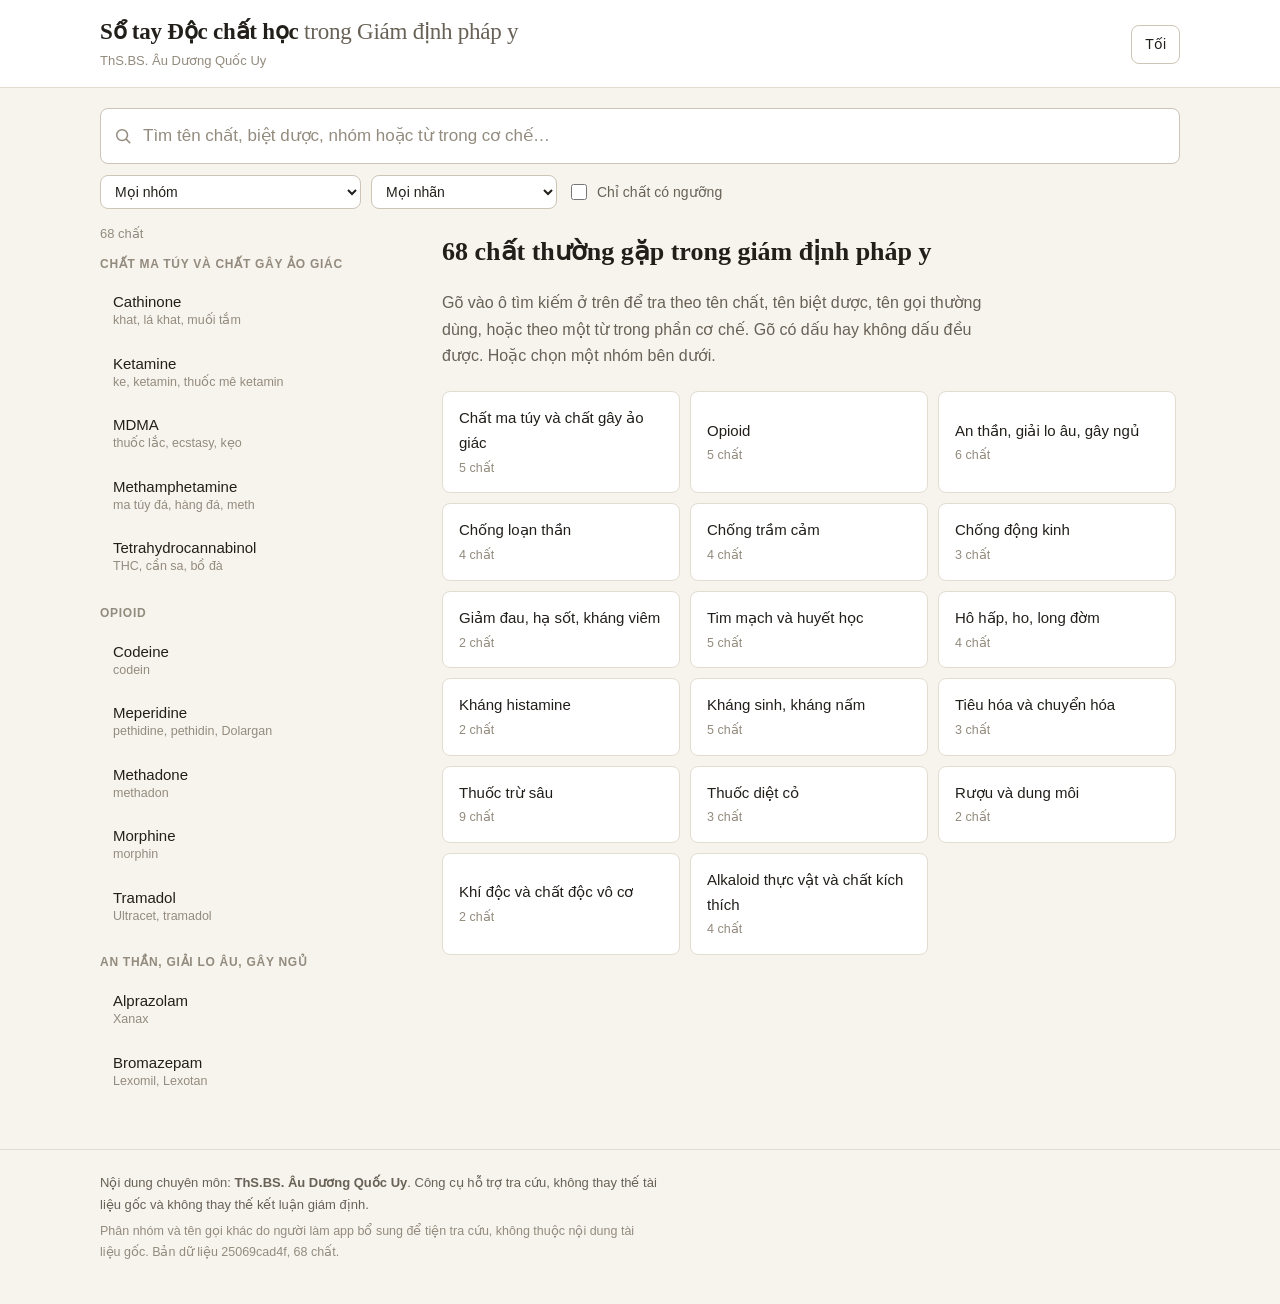
==== So-tay-Doc-chat.html @ 5ebdc6fc "Sổ tay Độc chất học trong Giám định pháp y Web app tra cứu 68 chất thường gặp trong giám định pháp y" ====
<!doctype html>
<html lang="vi">
<head>
<meta charset="utf-8">
<meta name="viewport" content="width=device-width, initial-scale=1, viewport-fit=cover">
<title>Sổ tay Độc chất học trong Giám định pháp y</title>
<meta name="description" content="Tra cứu cơ chế gây độc và ngưỡng nồng độ trong máu của các chất thường gặp trong giám định pháp y.">
<meta name="theme-color" content="#f7f4ee">
<link rel="icon" href="[data-uri]">
<style>
/* Sổ tay Độc chất học trong Giám định pháp y — giao diện kiểu sổ tay y khoa */

:root {
  --giay: #f7f4ee;
  --mat: #ffffff;
  --mat-chim: #f1ede5;
  --muc: #221f1b;
  --muc-nhe: #686156;
  --muc-mo: #938b7e;
  --vien: #e3ddd1;
  --vien-dam: #cdc5b5;
  --nhan: #2f5d57;
  --nhan-nen: #e6eeec;

  --dieu-tri-nen: #e9f0df;
  --dieu-tri-muc: #3a5420;
  --doc-nen: #f8edd6;
  --doc-muc: #6d4a10;
  --tu-vong-nen: #f7e4e1;
  --tu-vong-muc: #6f2a25;

  --bo-goc: 8px;
  --chu-sach: "Iowan Old Style", "Palatino Linotype", Palatino, Georgia, "Times New Roman", serif;
  --chu-may: ui-sans-serif, -apple-system, "Segoe UI", Roboto, "Helvetica Neue", Arial, sans-serif;
  --chu-so: ui-monospace, "SF Mono", Menlo, Consolas, monospace;
}

html[data-nen="toi"] {
  --giay: #1a1816;
  --mat: #232120;
  --mat-chim: #2b2826;
  --muc: #ece7dd;
  --muc-nhe: #a79f93;
  --muc-mo: #857d72;
  --vien: #383431;
  --vien-dam: #4b4642;
  --nhan: #87c0b6;
  --nhan-nen: #23312f;

  --dieu-tri-nen: #26331b;
  --dieu-tri-muc: #bcd79a;
  --doc-nen: #3a2d15;
  --doc-muc: #e6c382;
  --tu-vong-nen: #3b2220;
  --tu-vong-muc: #eba9a2;
}

* { box-sizing: border-box; }

html { color-scheme: light; }
html[data-nen="toi"] { color-scheme: dark; }

body {
  margin: 0;
  background: var(--giay);
  color: var(--muc);
  font-family: var(--chu-may);
  font-size: 16px;
  line-height: 1.65;
  -webkit-text-size-adjust: 100%;
}

.khung { max-width: 1120px; margin: 0 auto; padding: 0 20px; }

.bo-qua {
  position: absolute; left: -9999px;
  background: var(--mat); color: var(--muc); padding: 10px 16px; z-index: 50;
}
.bo-qua:focus { left: 12px; top: 12px; }

/* ---------------------------------------------------------- đầu trang */

.dau-trang { border-bottom: 1px solid var(--vien); background: var(--mat); }
.dau-trang-trong {
  display: flex; align-items: center; justify-content: space-between;
  gap: 16px; padding-top: 18px; padding-bottom: 16px;
}
.nhan-de h1 {
  margin: 0; font-family: var(--chu-sach); font-weight: 600;
  font-size: 23px; line-height: 1.25; letter-spacing: -0.01em;
}
.nhan-de h1 a { color: inherit; text-decoration: none; }
.nhan-de h1 span { font-weight: 400; color: var(--muc-nhe); }
.tac-gia { margin: 3px 0 0; font-size: 13px; color: var(--muc-mo); }

button {
  font: inherit; font-size: 14px; cursor: pointer;
  background: var(--mat); color: var(--muc);
  border: 1px solid var(--vien-dam); border-radius: var(--bo-goc);
  padding: 7px 13px;
}
button:hover { background: var(--mat-chim); }
button.chinh { background: var(--nhan); border-color: var(--nhan); color: var(--mat); }
html[data-nen="toi"] button.chinh { color: #16201e; }
button.chinh:hover { filter: brightness(1.08); }

:focus-visible { outline: 2px solid var(--nhan); outline-offset: 2px; }

/* ------------------------------------------------------- thanh tìm kiếm */

.thanh-tim { padding-top: 20px; padding-bottom: 14px; }

.o-tim { position: relative; display: flex; align-items: center; }
.bieu-tuong-tim {
  position: absolute; left: 14px; width: 18px; height: 18px;
  fill: none; stroke: var(--muc-mo); stroke-width: 1.7; pointer-events: none;
}
#o-tim {
  width: 100%; font: inherit; font-size: 17px;
  padding: 13px 44px 13px 42px;
  background: var(--mat); color: var(--muc);
  border: 1px solid var(--vien-dam); border-radius: var(--bo-goc);
}
#o-tim::placeholder { color: var(--muc-mo); }
#o-tim::-webkit-search-cancel-button,
#o-tim::-webkit-search-decoration { -webkit-appearance: none; appearance: none; }
#xoa-tim {
  position: absolute; right: 7px; border: 0; background: none;
  font-size: 22px; line-height: 1; padding: 4px 9px; color: var(--muc-nhe);
}

.bo-loc { display: flex; flex-wrap: wrap; gap: 10px; margin-top: 11px; align-items: center; }
.bo-loc select {
  font: inherit; font-size: 14px; padding: 7px 10px;
  background: var(--mat); color: var(--muc);
  border: 1px solid var(--vien-dam); border-radius: var(--bo-goc);
  max-width: 100%;
}
.hop-chon {
  display: inline-flex; align-items: center; gap: 7px;
  font-size: 14px; color: var(--muc-nhe); cursor: pointer;
}
.hop-chon input { accent-color: var(--nhan); width: 16px; height: 16px; }

/* ------------------------------------------------------------- bố cục */

.than-trang {
  display: grid; grid-template-columns: 310px minmax(0, 1fr);
  gap: 28px; align-items: start; padding-bottom: 60px;
}

.cot-danh-sach { position: sticky; top: 14px; max-height: calc(100vh - 34px); overflow-y: auto; }
.dem-ket-qua { margin: 0 0 10px; font-size: 13px; color: var(--muc-mo); }

.ten-nhom {
  margin: 18px 0 7px; font-size: 12px; font-weight: 600;
  letter-spacing: 0.06em; text-transform: uppercase; color: var(--muc-mo);
}
.ten-nhom:first-child { margin-top: 0; }

.muc-chat {
  display: block; width: 100%; text-align: left;
  padding: 9px 12px; margin-bottom: 3px;
  background: none; border: 1px solid transparent; border-radius: var(--bo-goc);
  color: var(--muc); font-size: 15px; line-height: 1.4;
}
.muc-chat:hover { background: var(--mat); border-color: var(--vien); }
.muc-chat[aria-current="true"] {
  background: var(--mat); border-color: var(--vien-dam); font-weight: 600;
}
.muc-chat .phu { display: block; font-size: 12.5px; color: var(--muc-mo); font-weight: 400; }
.muc-chat mark { background: #f4e2a8; color: inherit; border-radius: 2px; padding: 0 1px; }
html[data-nen="toi"] .muc-chat mark { background: #5a4a1d; }

/* --------------------------------------------------------- chi tiết */

.the {
  background: var(--mat); border: 1px solid var(--vien);
  border-radius: 12px; padding: 26px 30px;
}

.chi-tiet-dau {
  display: flex; align-items: flex-start; justify-content: space-between;
  gap: 16px; flex-wrap: wrap;
}
.chi-tiet-dau h2 {
  margin: 0; font-family: var(--chu-sach); font-weight: 600;
  font-size: 31px; line-height: 1.15; letter-spacing: -0.015em;
}
.ten-khac { margin: 5px 0 0; font-size: 13.5px; color: var(--muc-mo); }
.nut-chi-tiet { display: flex; gap: 8px; flex-wrap: wrap; }

.hang-nhan { display: flex; flex-wrap: wrap; gap: 6px; margin: 15px 0 0; }
.vien-nhan {
  font-size: 12.5px; padding: 3px 11px; border-radius: 20px;
  background: var(--mat-chim); color: var(--muc-nhe); border: 1px solid var(--vien);
}
.vien-nhan.nhom { background: var(--nhan-nen); color: var(--nhan); border-color: transparent; }

.de-muc {
  margin: 30px 0 12px; font-size: 12px; font-weight: 600;
  letter-spacing: 0.07em; text-transform: uppercase; color: var(--muc-mo);
}

/* dải ba ngưỡng */
.dai-nguong { display: flex; border-radius: var(--bo-goc); overflow: hidden; }
.o-nguong {
  flex: 1; padding: 13px 10px; text-align: center; min-width: 0;
  font-family: var(--chu-so); font-size: 15px; font-weight: 600;
}
.o-nguong.dieu-tri { background: var(--dieu-tri-nen); color: var(--dieu-tri-muc); }
.o-nguong.doc { background: var(--doc-nen); color: var(--doc-muc); }
.o-nguong.tu-vong { background: var(--tu-vong-nen); color: var(--tu-vong-muc); }
.chu-thich-nguong { display: flex; margin-top: 6px; }
.chu-thich-nguong span {
  flex: 1; text-align: center; font-size: 12.5px; color: var(--muc-nhe);
  padding: 0 6px; min-width: 0;
}
.don-vi-nguong { margin: 9px 0 0; font-size: 12.5px; color: var(--muc-mo); }
.khong-co-nguong {
  margin: 0; padding: 13px 15px; font-size: 14.5px; color: var(--muc-nhe);
  background: var(--mat-chim); border-radius: var(--bo-goc);
}

.van-ban { font-family: var(--chu-sach); font-size: 17px; line-height: 1.75; }
.van-ban ul { margin: 0; padding-left: 22px; }
.van-ban > ul > li { margin-bottom: 9px; }
.van-ban ul ul { margin-top: 7px; }
.van-ban sub, .van-ban sup { font-size: 0.72em; }

.bang-cuon { overflow-x: auto; }
table.bang-noi-dung { border-collapse: collapse; width: 100%; font-size: 14.5px; }
table.bang-noi-dung th, table.bang-noi-dung td {
  border: 1px solid var(--vien); padding: 8px 11px; text-align: left; vertical-align: top;
}
table.bang-noi-dung th { background: var(--mat-chim); font-weight: 600; }
table.bang-noi-dung td:first-child { white-space: nowrap; font-family: var(--chu-so); }

.hinh-minh-hoa {
  max-width: 100%; height: auto; border: 1px solid var(--vien);
  border-radius: var(--bo-goc); background: #fff; cursor: zoom-in;
}

ol.tltk { margin: 0; padding-left: 22px; font-size: 14px; color: var(--muc-nhe); }
ol.tltk li { margin-bottom: 7px; }

.nguon-goc { margin: 26px 0 0; font-size: 12.5px; color: var(--muc-mo); }

.trang-chao { padding: 8px 4px; }
.trang-chao h2 {
  font-family: var(--chu-sach); font-weight: 600; font-size: 26px; margin: 0 0 10px;
}
.trang-chao p { max-width: 62ch; color: var(--muc-nhe); }
.luoi-nhom { display: grid; grid-template-columns: repeat(auto-fill, minmax(220px, 1fr)); gap: 10px; margin-top: 22px; }
.the-nhom {
  text-align: left; padding: 14px 16px; background: var(--mat);
  border: 1px solid var(--vien); border-radius: var(--bo-goc); font-size: 15px;
}
.the-nhom:hover { border-color: var(--vien-dam); }
.the-nhom .dem { display: block; font-size: 12.5px; color: var(--muc-mo); margin-top: 2px; }

/* --------------------------------------------------------- so sánh */

.khay-so-sanh {
  position: sticky; bottom: 0; z-index: 20;
  background: var(--mat); border-top: 1px solid var(--vien-dam);
}
.khay-trong {
  display: flex; align-items: center; gap: 12px; flex-wrap: wrap;
  padding-top: 11px; padding-bottom: 11px;
}
.khay-nhan { font-size: 13px; color: var(--muc-mo); }
.khay-the { display: flex; gap: 7px; flex-wrap: wrap; flex: 1; min-width: 160px; }
.the-chon {
  display: inline-flex; align-items: center; gap: 7px;
  font-size: 13.5px; padding: 4px 6px 4px 11px;
  background: var(--mat-chim); border: 1px solid var(--vien); border-radius: 20px;
}
.the-chon button {
  border: 0; background: none; padding: 0 4px; font-size: 16px;
  line-height: 1; color: var(--muc-nhe);
}
.khay-nut { display: flex; gap: 8px; }

table.bang-so-sanh { border-collapse: collapse; width: 100%; font-size: 14.5px; }
table.bang-so-sanh th, table.bang-so-sanh td {
  border: 1px solid var(--vien); padding: 10px 12px; text-align: left; vertical-align: top;
}
table.bang-so-sanh thead th {
  background: var(--mat-chim); font-family: var(--chu-sach); font-size: 16px;
}
table.bang-so-sanh tbody th {
  background: var(--mat-chim); font-weight: 500; font-size: 13px;
  color: var(--muc-nhe); white-space: nowrap; width: 1%;
}
table.bang-so-sanh td.dieu-tri { background: var(--dieu-tri-nen); color: var(--dieu-tri-muc); font-family: var(--chu-so); }
table.bang-so-sanh td.doc { background: var(--doc-nen); color: var(--doc-muc); font-family: var(--chu-so); }
table.bang-so-sanh td.tu-vong { background: var(--tu-vong-nen); color: var(--tu-vong-muc); font-family: var(--chu-so); }

/* ------------------------------------------------------- phóng to hình */

.lop-phong {
  position: fixed; inset: 0; z-index: 60; display: flex;
  align-items: center; justify-content: center; padding: 24px;
  background: rgba(20, 18, 16, 0.82);
}
.lop-phong img { max-width: 100%; max-height: 100%; background: #fff; border-radius: var(--bo-goc); }
.lop-phong button {
  position: absolute; top: 18px; right: 18px;
}

/* ---------------------------------------------------------- chân trang */

.chan-trang {
  border-top: 1px solid var(--vien); padding: 22px 0 36px;
  font-size: 13px; color: var(--muc-nhe);
}
.chan-trang p { margin: 0 0 6px; max-width: 78ch; }
.chan-trang .nho { font-size: 12.5px; color: var(--muc-mo); }

.trong {
  padding: 36px 4px; color: var(--muc-nhe);
}

/* ------------------------------------------------------------ màn nhỏ */

@media (max-width: 860px) {
  .than-trang { grid-template-columns: 1fr; gap: 18px; }
  .cot-danh-sach { position: static; max-height: none; overflow: visible; }
  .cot-danh-sach[data-an="1"] { display: none; }
  .the { padding: 20px 18px; }
  .chi-tiet-dau h2 { font-size: 26px; }
  .nhan-de h1 { font-size: 19px; }
  .nhan-de h1 span { display: block; font-size: 15px; }
  .van-ban { font-size: 16.5px; }

  .khay-trong { flex-wrap: nowrap; gap: 9px; padding-top: 8px; padding-bottom: 8px; }
  .khay-nhan { display: none; }
  .khay-the { flex-wrap: nowrap; overflow-x: auto; padding-bottom: 2px; }
  .the-chon { white-space: nowrap; }
  .khay-nut { flex-shrink: 0; }
  .khay-nut button { padding: 7px 10px; font-size: 13.5px; }
  #nut-xoa-so-sanh { display: none; }
}

@media print {
  .dau-trang-nut, .thanh-tim, .cot-danh-sach, .khay-so-sanh,
  .nut-chi-tiet, .bo-qua { display: none !important; }
  .than-trang { display: block; padding-bottom: 0; }
  .the { border: 0; padding: 0; }
  body { background: #fff; }
}

</style>
</head>
<body>

<a class="bo-qua" href="#noi-dung-chinh">Tới nội dung chính</a>

<header class="dau-trang">
  <div class="khung dau-trang-trong">
    <div class="nhan-de">
      <h1><a href="#/">Sổ tay Độc chất học<span> trong Giám định pháp y</span></a></h1>
      <p class="tac-gia">ThS.BS. Âu Dương Quốc Uy</p>
    </div>
    <div class="dau-trang-nut">
      <button id="nut-giao-dien" type="button" aria-label="Đổi nền sáng tối">Tối</button>
    </div>
  </div>
</header>

<div class="khung thanh-tim">
  <div class="o-tim">
    <svg class="bieu-tuong-tim" viewBox="0 0 20 20" aria-hidden="true"><circle cx="9" cy="9" r="6"/><path d="M13.5 13.5 18 18"/></svg>
    <input id="o-tim" type="search" autocomplete="off" spellcheck="false"
           placeholder="Tìm tên chất, biệt dược, nhóm hoặc từ trong cơ chế…"
           aria-label="Tìm kiếm">
    <button id="xoa-tim" type="button" aria-label="Xóa ô tìm kiếm" hidden>×</button>
  </div>
  <div class="bo-loc">
    <select id="loc-nhom" aria-label="Lọc theo nhóm"><option value="">Mọi nhóm</option></select>
    <select id="loc-nhan" aria-label="Lọc theo nhãn"><option value="">Mọi nhãn</option></select>
    <label class="hop-chon"><input type="checkbox" id="loc-nguong"> Chỉ chất có ngưỡng</label>
  </div>
</div>

<main id="noi-dung-chinh" class="khung than-trang">
  <nav class="cot-danh-sach" aria-label="Danh sách chất">
    <p class="dem-ket-qua" id="dem-ket-qua"></p>
    <div id="danh-sach"></div>
  </nav>
  <section class="cot-chi-tiet" id="chi-tiet" aria-live="polite"></section>
</main>

<div class="khay-so-sanh" id="khay-so-sanh" hidden>
  <div class="khung khay-trong">
    <span class="khay-nhan">Đang chọn để so sánh:</span>
    <div class="khay-the" id="khay-the"></div>
    <div class="khay-nut">
      <button id="nut-so-sanh" type="button" class="chinh">So sánh</button>
      <button id="nut-xoa-so-sanh" type="button">Bỏ hết</button>
    </div>
  </div>
</div>

<footer class="chan-trang">
  <div class="khung">
    <p>Nội dung chuyên môn: <strong>ThS.BS. Âu Dương Quốc Uy</strong>. Công cụ hỗ trợ tra cứu, không thay thế tài liệu gốc và không thay thế kết luận giám định.</p>
    <p class="nho">Phân nhóm và tên gọi khác do người làm app bổ sung để tiện tra cứu, không thuộc nội dung tài liệu gốc. <span id="thong-tin-phien-ban"></span></p>
  </div>
</footer>


<script>window.DU_LIEU_NHUNG={"tieuDe":"Sổ tay Độc chất học trong Giám định pháp y","tacGia":"ThS.BS. Âu Dương Quốc Uy","soChat":68,"nhom":["Chất ma túy và chất gây ảo giác","Opioid","An thần, giải lo âu, gây ngủ","Chống loạn thần","Chống trầm cảm","Chống động kinh","Giảm đau, hạ sốt, kháng viêm","Tim mạch và huyết học","Hô hấp, ho, long đờm","Kháng histamine","Kháng sinh, kháng nấm","Tiêu hóa và chuyển hóa","Thuốc trừ sâu","Thuốc diệt cỏ","Rượu và dung môi","Khí độc và chất độc vô cơ","Alkaloid thực vật và chất kích thích"],"nhan":["An thần, gây ngủ","Barbiturate","Benzodiazepine","Chất ma túy","Chống động kinh","Co giật","Hội chứng Serotonin","Loạn nhịp tim","Mù mắt","Nhiễm toan lactic","Thiếu oxy mô","Thuốc bảo vệ thực vật","Thuốc mê","Tổn thương gan","Ức chế hô hấp","WHO Ia","WHO Ib","WHO II","WHO III","Xơ phổi","Xuất huyết"],"chat":[{"slug":"cathinone","ten":"Cathinone","nhom":"Chất ma túy và chất gây ảo giác","nhan":["Chất ma túy","Co giật","Loạn nhịp tim"],"tenKhac":["khat","lá khat","muối tắm","Catha edulis"],"donVi":"mg/L","nguong":{"dieuTri":{"nhan":"Ngưỡng điều trị trong máu","giaTri":"0,009 – 0,17 mg/L"}},"noiDung":[{"chu":"Cathinone là thành phần chính gây ảo giác trong cây khat Catha edulis.","con":[]},{"chu":"Cathinone gây kích thích hệ thần kinh trung ương → tăng phóng thích và ngăn tái hấp thu Catecholamine (dopamine, norepinephrine và serotonin) → tăng kích thích thụ thể của các tế bào thần kinh sau synap. Khi quá liều Cathinone gây ra mất ngủ, tiêu cơ vân, suy thận và gan, lẫn lộn, ảo giác, hôn mê, co giật và loạn nhịp tim.","con":[]}],"lieu":[],"bang":[],"tltk":["Chen S, Zhou W, Lai M. Synthetic Cathinones: Epidemiology, Toxicity, Potential for Abuse, and Current Public Health Perspective. Brain Sci. 2024 Mar 29;14(4):334. doi: 10.3390/brainsci14040334. PMID: 38671986; PMCID: PMC11048581.","Adamowicz P. Blood concentrations of synthetic cathinones. Clin Toxicol (Phila). 2021 Jul;59(7):648-654. doi: 10.1080/15563650.2020.1848100. Epub 2020 Dec 2. PMID: 33263455.","Schulz, M., Schmoldt, A., Andresen-Streichert, H., & Iwersen-Bergmann, S. (2020). Revisited: Therapeutic and toxic blood concentrations of more than 1100 drugs and other xenobiotics. Critical care (London, England), 24(1), 195."],"tepGoc":"CATHINONE.docx","timKiem":"cathinone chat ma tuy va chat gay ao giac chat ma tuy co giat loan nhip tim khat la khat muoi tam catha edulis cathinone la thanh phan chinh gay ao giac trong cay khat catha edulis. cathinone gay kich thich he than kinh trung uong → tang phong thich va ngan tai hap thu catecholamine (dopamine, norepinephrine va serotonin) → tang kich thich thu the cua cac te bao than kinh sau synap. khi qua lieu cathinone gay ra mat ngu, tieu co van, suy than va gan, lan lon, ao giac, hon me, co giat va loan nhip tim. nguong dieu tri trong mau 0,009 – 0,17 mg/l","timTen":"cathinone khat la khat muoi tam catha edulis"},{"slug":"ketamine","ten":"Ketamine","nhom":"Chất ma túy và chất gây ảo giác","nhan":["Chất ma túy","Thuốc mê","Co giật"],"tenKhac":["ke","ketamin","thuốc mê ketamin"],"donVi":"mg/L","nguong":{"dieuTri":{"nhan":"Ngưỡng điều trị trong máu","giaTri":"0,1 – 6 mg/L"},"doc":{"nhan":"Ngưỡng gây độc trong máu","giaTri":"> 7 mg/L"}},"noiDung":[{"chu":"Thuốc mê (Dược thư quốc gia Việt Nam, xuất bản lần thứ 2 năm 2015, NXB Khoa học và Kỹ thuật).","con":[]},{"chu":"Chất ma túy theo danh mục III, nghị định số 73/2018/NĐ-CP ngày 15/05/2018 của Chính phủ.","con":[]},{"chu":"Cơ chế:","con":[{"chu":"Là chất đối kháng với thụ thể NMDA-R → ngăn Ca<sup>2+</sup> vào trong tế bào thần kinh → Ức chế TKTW.","con":[]},{"chu":"Là chất chủ vận yếu của thụ thể µ-opioid → ức chế TK.","con":[]},{"chu":"Ức chế tái hấp thu catecholamine → Quá liều gây nên hội chứng Serotonin → Loạn nhịp tim, co giật, hôn mê.","con":[]}]},{"chu":"Tỉ lệ nồng độ Ketamine trong máu tim/ máu tĩnh mạch đùi trung bình là 1,6 (khoảng từ 0,8-2,3).","con":[]}],"lieu":[],"bang":[],"tltk":["Dược thư quốc gia Việt Nam, xuất bản lần thứ 2 năm 2015, NXB Khoa học và Kỹ thuật, trang 859.","Nghị định số 73/2018/NĐ-CP ngày 15/05/2018 của Chính phủ.","Randall C. Baselt (2008). Disposition of Toxic Drugs and Chemicals in Man, 8th edition, Biomedical Publications, California, pp.806-807.","Mion, G., & Villevieille, T. (2013). Ketamine pharmacology: an update (pharmacodynamics and molecular aspects, recent findings). CNS neuroscience & therapeutics, 19(6), 370–380.","Schulz, M., Schmoldt, A., Andresen-Streichert, H., & Iwersen-Bergmann, S. (2020). Revisited: Therapeutic and toxic blood concentrations of more than 1100 drugs and other xenobiotics. Critical care (London, England), 24(1), 195."],"tepGoc":"KETAMIN.docx","timKiem":"ketamine chat ma tuy va chat gay ao giac chat ma tuy thuoc me co giat ke ketamin thuoc me ketamin thuoc me (duoc thu quoc gia viet nam, xuat ban lan thu 2 nam 2015, nxb khoa hoc va ky thuat). chat ma tuy theo danh muc iii, nghi dinh so 73/2018/nd-cp ngay 15/05/2018 cua chinh phu. co che: ti le nong do ketamine trong mau tim/ mau tinh mach dui trung binh la 1,6 (khoang tu 0,8-2,3). la chat doi khang voi thu the nmda-r → ngan ca<sup>2+</sup> vao trong te bao than kinh → uc che tktw. la chat chu van yeu cua thu the µ-opioid → uc che tk. uc che tai hap thu catecholamine → qua lieu gay nen hoi chung serotonin → loan nhip tim, co giat, hon me. nguong dieu tri trong mau 0,1 – 6 mg/l nguong gay doc trong mau > 7 mg/l","timTen":"ketamine ke ketamin thuoc me ketamin"},{"slug":"mdma","ten":"MDMA","nhom":"Chất ma túy và chất gây ảo giác","nhan":["Chất ma túy","Loạn nhịp tim"],"tenKhac":["thuốc lắc","ecstasy","kẹo","3,4-methylenedioxy-N-methylamphetamine"],"donVi":"mg/L","nguong":{"dieuTri":{"nhan":"Ngưỡng điều trị trong máu","giaTri":"0,1 – 0,35 mg/L"},"doc":{"nhan":"Ngưỡng gây độc trong máu","giaTri":"0,35 – 0,5 mg/L"},"tuVong":{"nhan":"Ngưỡng gây hôn mê – tử vong trong máu","giaTri":"> 0,5 mg/L"}},"noiDung":[{"chu":"MDMA là một loại ma túy tổng hợp có tên gọi là N-Methyl-3,4-methylenedioxyamphetamine.","con":[]},{"chu":"Cũng giống amphetamine và methamphetamine, MDMA tác động lên cả tim và hệ thần kinh trung ương, giải phóng catecholamines (bao gồm cả 5-HT) và ngăn tái hấp thu.","con":[]},{"chu":"Tỉ lệ nồng độ MDMA trong máu tim/ máu tĩnh mạch đùi trung bình là 2,1 (trong khoảng từ 1,0-3,9) ghi nhận trong 04 trường hợp tử vong.","con":[]}],"lieu":[],"bang":[],"tltk":["Randall C. Baselt (2008). Disposition of Toxic Drugs and Chemicals in Man, 8th edition, Biomedical Publications, California, pp.806-807.","Schulz, M., Schmoldt, A., Andresen-Streichert, H., & Iwersen-Bergmann, S. (2020). Revisited: Therapeutic and toxic blood concentrations of more than 1100 drugs and other xenobiotics. Critical care (London, England), 24(1), 195."],"tepGoc":"MDMA.docx","timKiem":"mdma chat ma tuy va chat gay ao giac chat ma tuy loan nhip tim thuoc lac ecstasy keo 3,4-methylenedioxy-n-methylamphetamine mdma la mot loai ma tuy tong hop co ten goi la n-methyl-3,4-methylenedioxyamphetamine. cung giong amphetamine va methamphetamine, mdma tac dong len ca tim va he than kinh trung uong, giai phong catecholamines (bao gom ca 5-ht) va ngan tai hap thu. ti le nong do mdma trong mau tim/ mau tinh mach dui trung binh la 2,1 (trong khoang tu 1,0-3,9) ghi nhan trong 04 truong hop tu vong. nguong dieu tri trong mau 0,1 – 0,35 mg/l nguong gay doc trong mau 0,35 – 0,5 mg/l nguong gay hon me – tu vong trong mau > 0,5 mg/l","timTen":"mdma thuoc lac ecstasy keo 3,4-methylenedioxy-n-methylamphetamine"},{"slug":"methamphetamine","ten":"Methamphetamine","nhom":"Chất ma túy và chất gây ảo giác","nhan":["Chất ma túy","Loạn nhịp tim","Co giật"],"tenKhac":["ma túy đá","hàng đá","meth","ice"],"donVi":"mg/L","nguong":{"dieuTri":{"nhan":"Ngưỡng điều trị trong máu","giaTri":"< 0,1 mg/L"},"doc":{"nhan":"Ngưỡng gây độc trong máu","giaTri":"0,2 – 1 mg/L"},"tuVong":{"nhan":"Ngưỡng gây hôn mê – tử vong trong máu","giaTri":"> 1 mg/L"}},"noiDung":[{"chu":"Methamphetamine gây kích thích hệ thần kinh trung ương → tăng phóng thích và ngăn tái hấp thu Catecholamine → tăng kích thích thụ thể của các tế bào thần kinh sau synap. Khi quá liều Methamphetamine gây ra mất ngủ, lẫn lộn, ảo giác, hôn mê, co giật và loạn nhịp tim. Sử dụng lâu ngày có thể liên quan đến chứng xơ hóa cơ tim.","con":[]},{"chu":"Tỉ lệ nồng độ Methamphetamine trong máu tim/ máu tĩnh mạch đùi trung bình là 2,1 (trong khoảng từ 1,2-5,0) ghi nhận trong 20 trường hợp tử vong. Tỉ lệ nồng độ Methamphetamine máu/huyết tương là 0,6.","con":[]}],"lieu":[],"bang":[],"tltk":["Randall C. Baselt (2008). Disposition of Toxic Drugs and Chemicals in Man, 8th edition, Biomedical Publications, California, pp.1057-61.","Schulz, M., Schmoldt, A., Andresen-Streichert, H., & Iwersen-Bergmann, S. (2020). Revisited: Therapeutic and toxic blood concentrations of more than 1100 drugs and other xenobiotics. Critical care (London, England), 24(1), 195."],"tepGoc":"METHAMPHETAMINE.docx","timKiem":"methamphetamine chat ma tuy va chat gay ao giac chat ma tuy loan nhip tim co giat ma tuy da hang da meth ice methamphetamine gay kich thich he than kinh trung uong → tang phong thich va ngan tai hap thu catecholamine → tang kich thich thu the cua cac te bao than kinh sau synap. khi qua lieu methamphetamine gay ra mat ngu, lan lon, ao giac, hon me, co giat va loan nhip tim. su dung lau ngay co the lien quan den chung xo hoa co tim. ti le nong do methamphetamine trong mau tim/ mau tinh mach dui trung binh la 2,1 (trong khoang tu 1,2-5,0) ghi nhan trong 20 truong hop tu vong. ti le nong do methamphetamine mau/huyet tuong la 0,6. nguong dieu tri trong mau < 0,1 mg/l nguong gay doc trong mau 0,2 – 1 mg/l nguong gay hon me – tu vong trong mau > 1 mg/l","timTen":"methamphetamine ma tuy da hang da meth ice"},{"slug":"tetrahydrocannabinol","ten":"Tetrahydrocannabinol","nhom":"Chất ma túy và chất gây ảo giác","nhan":["Chất ma túy"],"tenKhac":["THC","cần sa","bồ đà","tài mà","marijuana"],"donVi":"mg/L","nguong":{"dieuTri":{"nhan":"Ngưỡng điều trị trong máu","giaTri":"0,005 – 0,05 mg/L"}},"noiDung":[{"chu":"Tetrahydrocannabinol (THC) là một trong những thành phần chính của cây cần sa.","con":[]},{"chu":"Cơ chế: nhóm THC gắn vào thụ thể cannabinoid ở thần kinh trung ương và ở ngoại vi của đầu tận cùng synap trước → đến giảm nồng độ adenosine monophosphate vòng trong tế bào (cAMP), giảm hoạt động của các kênh Ca<sup>2+</sup> → giảm giải phóng chất dẫn truyền thần kinh GABA → ức chế thần kinh","con":[]},{"chu":"Các chất chuyển hóa chính theo sơ đồ dưới đây:","con":[]},{"chu":"Y văn ghi nhận một trường hợp hôn mê, vã mồ hôi, cứng cơ với nồng độ trong máu là 0,18 mg/L.","con":[]}],"lieu":[],"bang":[],"tltk":["Randall C. Baselt (2008). Disposition of Toxic Drugs and Chemicals in Man, 8th edition, Biomedical Publications, California, pp.1513-1518.","Schulz, M., Schmoldt, A., Andresen-Streichert, H., & Iwersen-Bergmann, S. (2020). Revisited: Therapeutic and toxic blood concentrations of more than 1100 drugs and other xenobiotics. Critical care (London, England), 24(1), 195.","Lewis S. Nelson, Mary Ann Howland, Neal A. Lewin, Silas W. Smith, Lewis R. Goldfrank, and Robert S. Hoffman (2019), Goldfrank’s Toxicologic Emergencies, 11th ed, McGraw-Hill Education"],"tepGoc":"TETRAHYDROCANNABINOL.docx","hinh":"tetrahydrocannabinol.png","timKiem":"tetrahydrocannabinol chat ma tuy va chat gay ao giac chat ma tuy thc can sa bo da tai ma marijuana tetrahydrocannabinol (thc) la mot trong nhung thanh phan chinh cua cay can sa. co che: nhom thc gan vao thu the cannabinoid o than kinh trung uong va o ngoai vi cua dau tan cung synap truoc → den giam nong do adenosine monophosphate vong trong te bao (camp), giam hoat dong cua cac kenh ca<sup>2+</sup> → giam giai phong chat dan truyen than kinh gaba → uc che than kinh cac chat chuyen hoa chinh theo so do duoi day: y van ghi nhan mot truong hop hon me, va mo hoi, cung co voi nong do trong mau la 0,18 mg/l. nguong dieu tri trong mau 0,005 – 0,05 mg/l","timTen":"tetrahydrocannabinol thc can sa bo da tai ma marijuana","hinhNhung":"[data-uri]"},{"slug":"codeine","ten":"Codeine","nhom":"Opioid","nhan":["Chất ma túy"],"tenKhac":["codein"],"donVi":"mg/L","nguong":{"dieuTri":{"nhan":"Ngưỡng điều trị trong máu","giaTri":"0,03 – 0,25 mg/L"},"docVaTuVong":{"nhan":"Ngưỡng gây độc, hôn mê – tử vong trong máu","giaTri":"> 0,45 mg/L"}},"noiDung":[{"chu":"Codeine là thuốc có tác dụng giảm đau, giảm ho.","con":[]},{"chu":"Chuyển hóa: Morphine ← Codeine → Norcodeine.","con":[]},{"chu":"Tỉ lệ nồng độ Codeine trong máu tim/ máu tĩnh mạch đùi là 2,3 và 3,5 ghi nhận trong 2 trường hợp, trung bình 1,4 (khoảng từ 0,6-3,8) ghi nhận trong 21 trường hợp và trung bình 1,8 (khoảng từ 0,7-11,0) ghi nhận trong 24 trường hợp","con":[]}],"lieu":[],"bang":[],"tltk":["Randall C. Baselt (2008). Disposition of Toxic Drugs and Chemicals in Man, 8th edition, Biomedical Publications, California, pp.1057-61.","Schulz, M., Schmoldt, A., Andresen-Streichert, H., & Iwersen-Bergmann, S. (2020). Revisited: Therapeutic and toxic blood concentrations of more than 1100 drugs and other xenobiotics. Critical care (London, England), 24(1), 195."],"tepGoc":"MORPHINE, CODEINE.docx","timKiem":"codeine opioid chat ma tuy codein codeine la thuoc co tac dung giam dau, giam ho. chuyen hoa: morphine ← codeine → norcodeine. ti le nong do codeine trong mau tim/ mau tinh mach dui la 2,3 va 3,5 ghi nhan trong 2 truong hop, trung binh 1,4 (khoang tu 0,6-3,8) ghi nhan trong 21 truong hop va trung binh 1,8 (khoang tu 0,7-11,0) ghi nhan trong 24 truong hop nguong dieu tri trong mau 0,03 – 0,25 mg/l nguong gay doc, hon me – tu vong trong mau > 0,45 mg/l","timTen":"codeine codein"},{"slug":"meperidine","ten":"Meperidine","nhom":"Opioid","nhan":["Ức chế hô hấp"],"tenKhac":["pethidine","pethidin","Dolargan"],"donVi":"mg/L","nguong":{"dieuTri":{"nhan":"Ngưỡng điều trị trong máu","giaTri":"0,1 – 0,8 mg/L"},"doc":{"nhan":"Ngưỡng độc trong máu","giaTri":"1 – 2 mg/L"},"tuVong":{"nhan":"Ngưỡng hôn mê – tử vong trong máu","giaTri":"> 2 mg/L"}},"noiDung":[{"chu":"Meperidine là thuốc giảm đau opioid tổng hợp.","con":[]},{"chu":"Cơ chế: Meperidine gắn vào µ receptor → Ức chế thần kinh trung ương và trung khu hô hấp ở hành não → Suy hô hấp.","con":[]}],"lieu":[],"bang":[],"tltk":["Randall C. Baselt (2008). Disposition of Toxic Drugs and Chemicals in Man, 8th ed. Biomedical Publications, pp. 911-914.","Schulz, M., Schmoldt, A., Andresen-Streichert, H., & Iwersen-Bergmann, S. (2020). Revisited: Therapeutic and toxic blood concentrations of more than 1100 drugs and other xenobiotics. Critical care (London, England), 24(1), 195."],"tepGoc":"MEPERIDINE.docx","timKiem":"meperidine opioid uc che ho hap pethidine pethidin dolargan meperidine la thuoc giam dau opioid tong hop. co che: meperidine gan vao µ receptor → uc che than kinh trung uong va trung khu ho hap o hanh nao → suy ho hap. nguong dieu tri trong mau 0,1 – 0,8 mg/l nguong doc trong mau 1 – 2 mg/l nguong hon me – tu vong trong mau > 2 mg/l","timTen":"meperidine pethidine pethidin dolargan"},{"slug":"methadone","ten":"Methadone","nhom":"Opioid","nhan":["Chất ma túy","Ức chế hô hấp"],"tenKhac":["methadon"],"donVi":"","nguong":{},"noiDung":[{"chu":"Methadone là thuốc giảm đau opioid tổng hợp.","con":[]},{"chu":"Cơ chế: Methadone gắn với thụ thể µ-opioid → Ức chế thần kinh → Quá liều gây ức chế trung tâm hô hấp → Suy hô hấp → Tử vong.","con":[]},{"chu":"Các công dụng điều trị chính: giảm đau (khi không đáp ứng với các loại giảm đau không thuộc nhóm opioids), cai nghiện và xử trí phụ thuộc opioids.","con":[]},{"chu":"Y văn ghi nhận nồng độ Methadone trong máu ở 10 trường hợp tử vong do quá liều trung bình là 1,0 mg/L (khoảng từ 0,4-1,8 mg/L). Trong nghiên cứu khác, nồng độ Methadone trong máu ở 53 trường hợp tử vong do quá liều trung bình là 0,28 mg/L (khoảng từ 0,06-3,1 mg/L).","con":[]}],"lieu":[],"bang":[],"tltk":["Durrani M, Bansal K. Methadone. [Updated 2022 Feb 12]. In: StatPearls [Internet]. Treasure Island (FL): StatPearls Publishing; 2022 Jan-. Available from: https://www.ncbi.nlm.nih.gov/books/NBK562216/","Randall C. Baselt (2008). Disposition of Toxic Drugs and Chemicals in Man, 8th edition, Biomedical Publications, California, pp.941-945."],"tepGoc":"METHADONE.docx","timKiem":"methadone opioid chat ma tuy uc che ho hap methadon methadone la thuoc giam dau opioid tong hop. co che: methadone gan voi thu the µ-opioid → uc che than kinh → qua lieu gay uc che trung tam ho hap → suy ho hap → tu vong. cac cong dung dieu tri chinh: giam dau (khi khong dap ung voi cac loai giam dau khong thuoc nhom opioids), cai nghien va xu tri phu thuoc opioids. y van ghi nhan nong do methadone trong mau o 10 truong hop tu vong do qua lieu trung binh la 1,0 mg/l (khoang tu 0,4-1,8 mg/l). trong nghien cuu khac, nong do methadone trong mau o 53 truong hop tu vong do qua lieu trung binh la 0,28 mg/l (khoang tu 0,06-3,1 mg/l).","timTen":"methadone methadon"},{"slug":"morphine","ten":"Morphine","nhom":"Opioid","nhan":["Chất ma túy","Ức chế hô hấp"],"tenKhac":["morphin"],"donVi":"mg/L","nguong":{"dieuTri":{"nhan":"Ngưỡng điều trị trong máu","giaTri":"0,01 – 0,1 mg/L"},"docVaTuVong":{"nhan":"Ngưỡng gây độc, hôn mê – tử vong trong máu","giaTri":"> 0,1 mg/L"}},"noiDung":[{"chu":"Morphine ức chế các trung tâm hô hấp ở hành não, với liều cao Morphine gây suy hô hấp → tử vong.","con":[]},{"chu":"Tỉ lệ nồng độ Morphine trong máu tim/ máu tĩnh mạch đùi trung bình là 2,2 (khoảng từ 1,0-5,8) ghi nhận trong 10 trường hợp và 1,2 (khoảng từ 0,05-2,8) ghi nhận trong 24 trường hợp.","con":[]}],"lieu":[],"bang":[],"tltk":["Randall C. Baselt (2008). Disposition of Toxic Drugs and Chemicals in Man, 8th edition, Biomedical Publications, California, pp.1057-61.","Schulz, M., Schmoldt, A., Andresen-Streichert, H., & Iwersen-Bergmann, S. (2020). Revisited: Therapeutic and toxic blood concentrations of more than 1100 drugs and other xenobiotics. Critical care (London, England), 24(1), 195."],"tepGoc":"MORPHINE, CODEINE.docx","timKiem":"morphine opioid chat ma tuy uc che ho hap morphin morphine uc che cac trung tam ho hap o hanh nao, voi lieu cao morphine gay suy ho hap → tu vong. ti le nong do morphine trong mau tim/ mau tinh mach dui trung binh la 2,2 (khoang tu 1,0-5,8) ghi nhan trong 10 truong hop va 1,2 (khoang tu 0,05-2,8) ghi nhan trong 24 truong hop. nguong dieu tri trong mau 0,01 – 0,1 mg/l nguong gay doc, hon me – tu vong trong mau > 0,1 mg/l","timTen":"morphine morphin"},{"slug":"tramadol","ten":"Tramadol","nhom":"Opioid","nhan":["Ức chế hô hấp"],"tenKhac":["Ultracet","tramadol"],"donVi":"mg/L","nguong":{"dieuTri":{"nhan":"Ngưỡng điều trị trong máu","giaTri":"0,1 – 1 mg/L"},"doc":{"nhan":"Ngưỡng độc trong máu","giaTri":"1 – 2 mg/L"},"tuVong":{"nhan":"Ngưỡng hôn mê – tử vong trong máu","giaTri":"> 2 mg/L"}},"noiDung":[{"chu":"Là thuốc giảm đau tổng hợp nhóm opioid.","con":[]},{"chu":"Cơ chế: Ức chế trung tâm hô hấp ở hành não → với liều cao gây suy hô hấp → tử vong.","con":[]}],"lieu":[],"bang":[],"tltk":["Bộ Y tế. Dược Thư Quốc Gia Việt Nam. 2nd ed. Nhà xuất bản Y học; 2018.","Randall C. Baselt (2008). Disposition of Toxic Drugs and Chemicals in Man, 8th edition, Biomedical Publications, California, pp.1573-1575.","Schulz, M., Schmoldt, A., Andresen-Streichert, H., & Iwersen-Bergmann, S. (2020). Revisited: Therapeutic and toxic blood concentrations of more than 1100 drugs and other xenobiotics. Critical care (London, England), 24(1), 195"],"tepGoc":"TRAMADOL.docx","timKiem":"tramadol opioid uc che ho hap ultracet tramadol la thuoc giam dau tong hop nhom opioid. co che: uc che trung tam ho hap o hanh nao → voi lieu cao gay suy ho hap → tu vong. nguong dieu tri trong mau 0,1 – 1 mg/l nguong doc trong mau 1 – 2 mg/l nguong hon me – tu vong trong mau > 2 mg/l","timTen":"tramadol ultracet tramadol"},{"slug":"alprazolam","ten":"Alprazolam","nhom":"An thần, giải lo âu, gây ngủ","nhan":["Benzodiazepine","Ức chế hô hấp"],"tenKhac":["Xanax"],"donVi":"mg/L","nguong":{"dieuTri":{"nhan":"Ngưỡng điều trị trong máu","giaTri":"0,005 – 0,05 mg/L"},"doc":{"nhan":"Ngưỡng gây độc trong máu","giaTri":"0,1 – 0,3 mg/L"},"tuVong":{"nhan":"Ngưỡng hôn mê - tử vong trong máu","giaTri":"> 0,3 mg/L"}},"noiDung":[{"chu":"Alprazolam là một loại thuốc dẫn xuất của benzodiazepine, dùng điều trị chống lo âu, chống trầm cảm.","con":[]},{"chu":"Cơ chế: Benzodiazepines gắn với thụ thể GABA<sub>A</sub> trên kênh Cl<sup>−</sup> tại vị trí giữa tiểu đơn vị α và γ → Tăng tần suất mở kênh Cl<sup>−</sup>, tăng gắn kết GABA với thụ thể GABA → Liều cao gây dãn cơ hô hấp → Suy hô hấp → Tử vong.","con":[]}],"lieu":[],"bang":[],"tltk":["Bộ Y tế. Dược Thư Quốc Gia Việt Nam. 2nd ed. Nhà xuất bản Y học; 2018.","Randall C. Baselt (2008). Disposition of Toxic Drugs and Chemicals in Man, 8th edition, Biomedical Publications, California, pp.1023-1025.","Schulz, M., Schmoldt, A., Andresen-Streichert, H., & Iwersen-Bergmann, S. (2020). Revisited: Therapeutic and toxic blood concentrations of more than 1100 drugs and other xenobiotics. Critical care (London, England), 24(1), 195."],"tepGoc":"ALPRAZOLAM.docx","timKiem":"alprazolam an than, giai lo au, gay ngu benzodiazepine uc che ho hap xanax alprazolam la mot loai thuoc dan xuat cua benzodiazepine, dung dieu tri chong lo au, chong tram cam. co che: benzodiazepines gan voi thu the gaba<sub>a</sub> tren kenh cl<sup>−</sup> tai vi tri giua tieu don vi α va γ → tang tan suat mo kenh cl<sup>−</sup>, tang gan ket gaba voi thu the gaba → lieu cao gay dan co ho hap → suy ho hap → tu vong. nguong dieu tri trong mau 0,005 – 0,05 mg/l nguong gay doc trong mau 0,1 – 0,3 mg/l nguong hon me - tu vong trong mau > 0,3 mg/l","timTen":"alprazolam xanax"},{"slug":"bromazepam","ten":"Bromazepam","nhom":"An thần, giải lo âu, gây ngủ","nhan":["Benzodiazepine","Ức chế hô hấp"],"tenKhac":["Lexomil","Lexotan"],"donVi":"mg/L","nguong":{"dieuTri":{"nhan":"Ngưỡng điều trị trong máu","giaTri":"0,05 – 0,2 mg/L"},"doc":{"nhan":"Ngưỡng gây độc trong máu","giaTri":"0,3 – 0,4 mg/L"},"tuVong":{"nhan":"Ngưỡng gây hôn mê – tử vong trong máu","giaTri":"> 1 mg/L"}},"noiDung":[{"chu":"Thuốc an thần, giải lo âu, gây ngủ.","con":[]},{"chu":"Cơ chế chết: Benzodiazepines gắn với thụ thể GABA<sub>A</sub> trên kênh Cl<sup>−</sup> tại vị trí giữa tiểu đơn vị α và γ → Tăng tần suất mở kênh Cl<sup>−</sup>, tăng gắn kết GABA với thụ thể GABA → Liều cao gây dãn cơ hô hấp → Suy hô hấp → Tử vong.","con":[]}],"lieu":[],"bang":[],"tltk":["Randall C. Baselt (2008). Disposition of Toxic Drugs and Chemicals in Man, 8th edition, Biomedical Publications, California, pp.173-174.","Schulz, M., Schmoldt, A., Andresen-Streichert, H., & Iwersen-Bergmann, S. (2020). Revisited: Therapeutic and toxic blood concentrations of more than 1100 drugs and other xenobiotics. Critical care (London, England), 24(1), 195.","Robert S. Hoffman, Lewis S. Nelson MD, Lewis R. Goldfrank, Mary Ann Howland, Neal A. Lewin (2019), Goldfrank's Toxicologic Emergencies, 11th edition, McGraw-Hill Education."],"tepGoc":"BROMAZEPAM.docx","timKiem":"bromazepam an than, giai lo au, gay ngu benzodiazepine uc che ho hap lexomil lexotan thuoc an than, giai lo au, gay ngu. co che chet: benzodiazepines gan voi thu the gaba<sub>a</sub> tren kenh cl<sup>−</sup> tai vi tri giua tieu don vi α va γ → tang tan suat mo kenh cl<sup>−</sup>, tang gan ket gaba voi thu the gaba → lieu cao gay dan co ho hap → suy ho hap → tu vong. nguong dieu tri trong mau 0,05 – 0,2 mg/l nguong gay doc trong mau 0,3 – 0,4 mg/l nguong gay hon me – tu vong trong mau > 1 mg/l","timTen":"bromazepam lexomil lexotan"},{"slug":"diazepam","ten":"Diazepam","nhom":"An thần, giải lo âu, gây ngủ","nhan":["Benzodiazepine","Ức chế hô hấp"],"tenKhac":["Seduxen","Valium"],"donVi":"mg/L","nguong":{"dieuTri":{"nhan":"Ngưỡng điều trị trong máu","giaTri":"0,1 – 2,5 mg/L"},"doc":{"nhan":"Ngưỡng độc trong máu","giaTri":"> 3 mg/L"}},"noiDung":[{"chu":"Thuốc an thần, giải lo âu, gây ngủ.","con":[]},{"chu":"Cơ chế chết: Benzodiazepines gắn với thụ thể GABA<sub>A</sub> trên kênh Cl<sup>−</sup> tại vị trí giữa tiểu đơn vị α và γ → Tăng tần suất mở kênh Cl<sup>−</sup>, tăng gắn kết GABA với thụ thể GABA → Liều cao gây dãn cơ hô hấp → Suy hô hấp → Tử vong.","con":[]}],"lieu":[],"bang":[],"tltk":["Randall C. Baselt (2008). Disposition of Toxic Drugs and Chemicals in Man, 8th edition, Biomedical Publications, California, pp.8-12.","Schulz, M., Schmoldt, A., Andresen-Streichert, H., & Iwersen-Bergmann, S. (2020). Revisited: Therapeutic and toxic blood concentrations of more than 1100 drugs and other xenobiotics. Critical care (London, England), 24(1), 195."],"tepGoc":"DIAZEPAM.docx","timKiem":"diazepam an than, giai lo au, gay ngu benzodiazepine uc che ho hap seduxen valium thuoc an than, giai lo au, gay ngu. co che chet: benzodiazepines gan voi thu the gaba<sub>a</sub> tren kenh cl<sup>−</sup> tai vi tri giua tieu don vi α va γ → tang tan suat mo kenh cl<sup>−</sup>, tang gan ket gaba voi thu the gaba → lieu cao gay dan co ho hap → suy ho hap → tu vong. nguong dieu tri trong mau 0,1 – 2,5 mg/l nguong doc trong mau > 3 mg/l","timTen":"diazepam seduxen valium"},{"slug":"midazolam","ten":"Midazolam","nhom":"An thần, giải lo âu, gây ngủ","nhan":["Benzodiazepine","Ức chế hô hấp"],"tenKhac":["Dormicum","Hypnovel"],"donVi":"mg/L","nguong":{"dieuTri":{"nhan":"Ngưỡng điều trị trong máu","giaTri":"0,04 – 0,25 mg/L"},"doc":{"nhan":"Ngưỡng độc trong máu","giaTri":"> 1 mg/L"}},"noiDung":[{"chu":"Midazolam là thuốc an thần nhóm benzodiazepines.","con":[]},{"chu":"Cơ chế: Benzodiazepines gắn với thụ thể GABA<sub>A</sub> trên kênh Cl<sup>−</sup> tại vị trí giữa tiểu đơn vị α và γ → Tăng tần suất mở kênh Cl<sup>−</sup>, tăng gắn kết GABA với thụ thể GABA → Liều cao gây dãn cơ hô hấp → Suy hô hấp → Tử vong.","con":[]}],"lieu":[],"bang":[],"tltk":["Bộ Y tế. Dược Thư Quốc Gia Việt Nam. 2nd ed. Nhà xuất bản Y học; 2015, pp. 986","Randall C. Baselt (2008). Disposition of Toxic Drugs and Chemicals in Man, 8th edition, Biomedical Publications, California, pp.1037-1039.","Robert S. Hoffman, Lewis S. Nelson MD, Lewis R. Goldfrank, Mary Ann Howland, Neal A. Lewin (2019), Goldfrank's Toxicologic Emergencies, 11th edition, McGraw-Hill Education.","Schulz, M., Schmoldt, A., Andresen-Streichert, H., & Iwersen-Bergmann, S. (2020). Revisited: Therapeutic and toxic blood concentrations of more than 1100 drugs and other xenobiotics. Critical care (London, England), 24(1), 195."],"tepGoc":"MIDAZOLAM.docx","timKiem":"midazolam an than, giai lo au, gay ngu benzodiazepine uc che ho hap dormicum hypnovel midazolam la thuoc an than nhom benzodiazepines. co che: benzodiazepines gan voi thu the gaba<sub>a</sub> tren kenh cl<sup>−</sup> tai vi tri giua tieu don vi α va γ → tang tan suat mo kenh cl<sup>−</sup>, tang gan ket gaba voi thu the gaba → lieu cao gay dan co ho hap → suy ho hap → tu vong. nguong dieu tri trong mau 0,04 – 0,25 mg/l nguong doc trong mau > 1 mg/l","timTen":"midazolam dormicum hypnovel"},{"slug":"phenobarbital","ten":"Phenobarbital","nhom":"An thần, giải lo âu, gây ngủ","nhan":["Barbiturate","Chống động kinh","Ức chế hô hấp"],"tenKhac":["Gardenal","luminal","phenobarbital"],"donVi":"mg/L","nguong":{"dieuTri":{"nhan":"Ngưỡng điều trị trong máu","giaTri":"10 – 40 mg/L"},"doc":{"nhan":"Ngưỡng gây độc trong máu","giaTri":"40 – 50 mg/L"},"tuVong":{"nhan":"Ngưỡng gây hôn mê – tử vong trong máu","giaTri":"> 50 mg/L"}},"noiDung":[{"chu":"Thuốc chống co giật, an thần, gây ngủ.","con":[]},{"chu":"Cơ chế: Barbiturates gắn với thụ thể GABA<sub>A</sub> trên kênh Cl<sup>−</sup> tại vị trí giữa tiểu đơn vị α và β → Tăng thời gian mở kênh Cl<sup>−</sup> → Liều cao gây ức chế sự giải phóng Calcium dependent neurotransmitter → Suy hô hấp → Tử vong.","con":[]}],"lieu":[],"bang":[],"tltk":["Robert S. Hoffman, Lewis S. Nelson MD, Lewis R. Goldfrank, Mary Ann Howland, Neal A. Lewin (2019), Goldfrank's Toxicologic Emergencies, 11th edition, McGraw-Hill Education.","Schulz, M., Schmoldt, A., Andresen-Streichert, H., & Iwersen-Bergmann, S. (2020). Revisited: Therapeutic and toxic blood concentrations of more than 1100 drugs and other xenobiotics. Critical care (London, England), 24(1), 195."],"tepGoc":"PHENOBARBITAL.docx","timKiem":"phenobarbital an than, giai lo au, gay ngu barbiturate chong dong kinh uc che ho hap gardenal luminal phenobarbital thuoc chong co giat, an than, gay ngu. co che: barbiturates gan voi thu the gaba<sub>a</sub> tren kenh cl<sup>−</sup> tai vi tri giua tieu don vi α va β → tang thoi gian mo kenh cl<sup>−</sup> → lieu cao gay uc che su giai phong calcium dependent neurotransmitter → suy ho hap → tu vong. nguong dieu tri trong mau 10 – 40 mg/l nguong gay doc trong mau 40 – 50 mg/l nguong gay hon me – tu vong trong mau > 50 mg/l","timTen":"phenobarbital gardenal luminal phenobarbital"},{"slug":"prazepam","ten":"Prazepam","nhom":"An thần, giải lo âu, gây ngủ","nhan":["Benzodiazepine","Ức chế hô hấp"],"tenKhac":["Lysanxia"],"donVi":"mg/L","nguong":{"dieuTri":{"nhan":"Ngưỡng điều trị trong máu","giaTri":"0,12 – 0,8 mg/L"},"doc":{"nhan":"Ngưỡng gây độc trong máu","giaTri":"> 1,5 mg/L"}},"noiDung":[{"chu":"Prazepam là một loại thuốc dẫn xuất của benzodiazepine, dùng điều trị chống lo âu, co giật và an thần.","con":[]},{"chu":"Cơ chế: Benzodiazepines gắn với thụ thể GABA<sub>A</sub> trên kênh Cl<sup>−</sup> tại vị trí giữa tiểu đơn vị α và γ → Tăng tần suất mở kênh Cl<sup>−</sup>, tăng gắn kết GABA với thụ thể GABA → Liều cao gây dãn cơ hô hấp → Suy hô hấp → Tử vong.","con":[]}],"lieu":[],"bang":[],"tltk":["Bộ Y tế. Dược Thư Quốc Gia Việt Nam. 2nd ed. Nhà xuất bản Y học; 2018.","Randall C. Baselt (2008). Disposition of Toxic Drugs and Chemicals in Man, 8th edition, Biomedical Publications, California, pp.1023-1025.","Schulz, M., Schmoldt, A., Andresen-Streichert, H., & Iwersen-Bergmann, S. (2020). Revisited: Therapeutic and toxic blood concentrations of more than 1100 drugs and other xenobiotics. Critical care (London, England), 24(1), 195."],"tepGoc":"PRAZEPAM.docx","timKiem":"prazepam an than, giai lo au, gay ngu benzodiazepine uc che ho hap lysanxia prazepam la mot loai thuoc dan xuat cua benzodiazepine, dung dieu tri chong lo au, co giat va an than. co che: benzodiazepines gan voi thu the gaba<sub>a</sub> tren kenh cl<sup>−</sup> tai vi tri giua tieu don vi α va γ → tang tan suat mo kenh cl<sup>−</sup>, tang gan ket gaba voi thu the gaba → lieu cao gay dan co ho hap → suy ho hap → tu vong. nguong dieu tri trong mau 0,12 – 0,8 mg/l nguong gay doc trong mau > 1,5 mg/l","timTen":"prazepam lysanxia"},{"slug":"clozapine","ten":"Clozapine","nhom":"Chống loạn thần","nhan":["Co giật","Ức chế hô hấp","Loạn nhịp tim"],"tenKhac":["Leponex"],"donVi":"mg/L","nguong":{"dieuTri":{"nhan":"Ngưỡng điều trị trong máu","giaTri":"0,1 – 0,6 mg/L"},"doc":{"nhan":"Ngưỡng độc trong máu","giaTri":"0,6 – 1,0 mg/L"},"tuVong":{"nhan":"Ngưỡng hôn mê – tử vong trong máu","giaTri":"> 1 mg/L"}},"noiDung":[{"chu":"Clozapine là thuốc an thần, thuốc chống loạn thần.","con":[]},{"chu":"Cơ chế: ức chế thụ thể dopamin (D2); đối kháng hỗn hợp ở các thụ thể Muscarinic, Histamin, Alpha-adrenergic, Gamma-aminobutryic, Serotonin → suy nhược hệ thần kinh trung ương, rối loạn ý thức, rối loạn nhịp tim, co giật, hôn mê, suy hô hấp.","con":[]}],"lieu":[],"bang":[],"tltk":["Bộ Y tế. Dược Thư Quốc Gia Việt Nam. 2nd ed. Nhà xuất bản Y học; 2018.","Randall C. Baselt (2008). Disposition of Toxic Drugs and Chemicals in Man, 8th edition, Biomedical Publications, California, pp.343-347.","Schulz, M., Schmoldt, A., Andresen-Streichert, H., & Iwersen-Bergmann, S. (2020). Revisited: Therapeutic and toxic blood concentrations of more than 1100 drugs and other xenobiotics. Critical care (London, England), 24(1), 195.","Lebin, J. A., Villarreal, J. D., Chen, B. C., & Hall, M. K. (2018). Clozapine Intoxication Mimicking Acute Stroke. Clinical practice and cases in emergency medicine, 2(2), 155–157. https://doi.org/10.5811/cpcem.2018.1.36734"],"tepGoc":"CLOZAPINE.docx","timKiem":"clozapine chong loan than co giat uc che ho hap loan nhip tim leponex clozapine la thuoc an than, thuoc chong loan than. co che: uc che thu the dopamin (d2); doi khang hon hop o cac thu the muscarinic, histamin, alpha-adrenergic, gamma-aminobutryic, serotonin → suy nhuoc he than kinh trung uong, roi loan y thuc, roi loan nhip tim, co giat, hon me, suy ho hap. nguong dieu tri trong mau 0,1 – 0,6 mg/l nguong doc trong mau 0,6 – 1,0 mg/l nguong hon me – tu vong trong mau > 1 mg/l","timTen":"clozapine leponex"},{"slug":"olanzapine","ten":"Olanzapine","nhom":"Chống loạn thần","nhan":["Ức chế hô hấp"],"tenKhac":["Zyprexa"],"donVi":"mg/L","nguong":{"dieuTri":{"nhan":"Ngưỡng điều trị trong máu","giaTri":"0,001 – 0,08 mg/L"},"doc":{"nhan":"Ngưỡng gây độc trong máu","giaTri":"0,1 – 0,25 mg/L"},"tuVong":{"nhan":"Ngưỡng gây hôn mê – tử vong trong máu","giaTri":"> 0,25 mg/L"}},"noiDung":[{"chu":"Olanzapine là thuốc thuộc nhóm thuốc hướng thần có tác dụng chống loạn thần.","con":[]},{"chu":"Cơ chế: Đối kháng thụ thể serotonin và dopamine → ức chế thần kinh trung ương → suy hô hấp.","con":[]},{"chu":"Tỉ lệ nồng độ Olanzapine trong máu tim/ máu tĩnh mạch đùi trung bình là 1,9 (khoảng từ 0,4-5,4) trong 22 trường hợp và 4,9 (khoảng từ 0,7-23) trong 16 trường hợp tử vong.","con":[]}],"lieu":[],"bang":[],"tltk":["Randall C. Baselt (2008). Disposition of Toxic Drugs and Chemicals in Man, 8th edition, Biomedical Publications, California, pp.1140-1141.","Schulz, M., Schmoldt, A., Andresen-Streichert, H., & Iwersen-Bergmann, S. (2020). Revisited: Therapeutic and toxic blood concentrations of more than 1100 drugs and other xenobiotics. Critical care (London, England), 24(1), 195."],"tepGoc":"OLANZAPINE.docx","timKiem":"olanzapine chong loan than uc che ho hap zyprexa olanzapine la thuoc thuoc nhom thuoc huong than co tac dung chong loan than. co che: doi khang thu the serotonin va dopamine → uc che than kinh trung uong → suy ho hap. ti le nong do olanzapine trong mau tim/ mau tinh mach dui trung binh la 1,9 (khoang tu 0,4-5,4) trong 22 truong hop va 4,9 (khoang tu 0,7-23) trong 16 truong hop tu vong. nguong dieu tri trong mau 0,001 – 0,08 mg/l nguong gay doc trong mau 0,1 – 0,25 mg/l nguong gay hon me – tu vong trong mau > 0,25 mg/l","timTen":"olanzapine zyprexa"},{"slug":"quetiapine","ten":"Quetiapine","nhom":"Chống loạn thần","nhan":["Co giật","Ức chế hô hấp","Loạn nhịp tim"],"tenKhac":["Seroquel"],"donVi":"mg/L","nguong":{"dieuTri":{"nhan":"Ngưỡng điều trị trong máu","giaTri":"0,1 – 0,5 mg/L"},"doc":{"nhan":"Ngưỡng gây độc trong máu","giaTri":"> 1 mg/L"}},"noiDung":[{"chu":"Quetiapine là thuốc chống loạn thần.","con":[]},{"chu":"Cơ chế: Quetiapine và chất chuyển hóa có hoạt tính trong huyết tương người, norquetiapine tương tác với các thụ thể dẫn truyền thần kinh, thể hiện ái lực với các thụ thể serotonin trong não (5HT 2 ) và dopamine D1 và D2 → Liều cao gây an thần, nhịp tim nhanh, hạ huyết áp và các tác dụng kháng cholinergic, có thể kéo dài QT, co giật, trạng thái động kinh, tiêu cơ vân, ức chế hô hấp, bí tiểu, lú lẫn, mê sảng và/ hoặc kích động, hôn mê và tử vong.","con":[]}],"lieu":[],"bang":[],"tltk":["Bộ Y tế. Dược Thư Quốc Gia Việt Nam. 2nd ed. Nhà xuất bản Y học; 2018.","Randall C. Baselt (2008). Disposition of Toxic Drugs and Chemicals in Man, 8th edition, Biomedical Publications, California, pp.1023-1025.","Schulz, M., Schmoldt, A., Andresen-Streichert, H., & Iwersen-Bergmann, S. (2020). Revisited: Therapeutic and toxic blood concentrations of more than 1100 drugs and other xenobiotics. Critical care (London, England), 24(1), 195."],"tepGoc":"QUETIAPINE.docx","timKiem":"quetiapine chong loan than co giat uc che ho hap loan nhip tim seroquel quetiapine la thuoc chong loan than. co che: quetiapine va chat chuyen hoa co hoat tinh trong huyet tuong nguoi, norquetiapine tuong tac voi cac thu the dan truyen than kinh, the hien ai luc voi cac thu the serotonin trong nao (5ht 2 ) va dopamine d1 va d2 → lieu cao gay an than, nhip tim nhanh, ha huyet ap va cac tac dung khang cholinergic, co the keo dai qt, co giat, trang thai dong kinh, tieu co van, uc che ho hap, bi tieu, lu lan, me sang va/ hoac kich dong, hon me va tu vong. nguong dieu tri trong mau 0,1 – 0,5 mg/l nguong gay doc trong mau > 1 mg/l","timTen":"quetiapine seroquel"},{"slug":"risperidone","ten":"Risperidone","nhom":"Chống loạn thần","nhan":["Co giật","Ức chế hô hấp","Loạn nhịp tim"],"tenKhac":["Risperdal"],"donVi":"mg/L","nguong":{"dieuTri":{"nhan":"Ngưỡng điều trị trong máu","giaTri":"0,02 – 0,06 mg/L"},"doc":{"nhan":"Ngưỡng độc trong máu","giaTri":"> 0,12 mg/L"}},"noiDung":[{"chu":"Risperidone là thuốc chống loạn thần.","con":[]},{"chu":"Cơ chế: đối kháng chọn lọc với thụ thể serotonin type 2 (5-HT2) và với thụ thể dopamin type 2 (D2); đối kháng hỗn hợp ở các thụ thể Histamin, Alpha-adrenergic, Serotonin → rối loạn ý thức, rối loạn nhịp tim, co giật, hôn mê, suy hô hấp.","con":[]},{"chu":"Y văn ghi nhận một trường hợp tử vong có nồng độ Risperidone trong máu là 1,8 mg/L.","con":[]}],"lieu":[],"bang":[],"tltk":["Bộ Y tế. Dược Thư Quốc Gia Việt Nam. 2nd ed. Nhà xuất bản Y học; 2018.","Randall C. Baselt (2008). Disposition of Toxic Drugs and Chemicals in Man, 8th edition, Biomedical Publications, California, pp.1385-1388.","Schulz, M., Schmoldt, A., Andresen-Streichert, H., & Iwersen-Bergmann, S. (2020). Revisited: Therapeutic and toxic blood concentrations of more than 1100 drugs and other xenobiotics. Critical care (London, England), 24(1), 195.","Ciszowski, K., Szpak, D., & Wilimowska, J. (2010). Ostre zatrucie risperidonem--przeglad zagadnienia [The review of acute risperidone poisoning]. Przeglad lekarski, 67(8), 602–605."],"tepGoc":"RISPERIDONE.docx","timKiem":"risperidone chong loan than co giat uc che ho hap loan nhip tim risperdal risperidone la thuoc chong loan than. co che: doi khang chon loc voi thu the serotonin type 2 (5-ht2) va voi thu the dopamin type 2 (d2); doi khang hon hop o cac thu the histamin, alpha-adrenergic, serotonin → roi loan y thuc, roi loan nhip tim, co giat, hon me, suy ho hap. y van ghi nhan mot truong hop tu vong co nong do risperidone trong mau la 1,8 mg/l. nguong dieu tri trong mau 0,02 – 0,06 mg/l nguong doc trong mau > 0,12 mg/l","timTen":"risperidone risperdal"},{"slug":"amitriptyline","ten":"Amitriptyline","nhom":"Chống trầm cảm","nhan":["Hội chứng Serotonin","Co giật","Loạn nhịp tim"],"tenKhac":["Elavil","amitriptylin"],"donVi":"mg/L","nguong":{"dieuTri":{"nhan":"Ngưỡng điều trị (máu)","giaTri":"0,05 – 0,3 mg/L"},"doc":{"nhan":"Ngưỡng độc","giaTri":"0,5 – 0,6 mg/L"},"tuVong":{"nhan":"Ngưỡng hôn mê – tử vong","giaTri":"1,5 – 2 mg/L"}},"noiDung":[{"chu":"Amitriptyline là thuốc chống trầm cảm ba vòng có tác dụng an thần.","con":[]},{"chu":"Cơ chế: ức chế tái hấp thu serotonin ở tiền synap → Tăng tác dụng của Serotonin ở synap → Quá liều gây nên hội chứng Serotonin → Loạn nhịp tim, co giật, hôn mê.","con":[]}],"lieu":[],"bang":[],"tltk":["Schulz, M., and Schmoldt, A. (2020). “Therapeutic and toxic blood concentrations of more than 1100 drugs and other xenobiotics”. Pharmazie, pp 5."],"tepGoc":"AMITRIPTYLINE.docx","timKiem":"amitriptyline chong tram cam hoi chung serotonin co giat loan nhip tim elavil amitriptylin amitriptyline la thuoc chong tram cam ba vong co tac dung an than. co che: uc che tai hap thu serotonin o tien synap → tang tac dung cua serotonin o synap → qua lieu gay nen hoi chung serotonin → loan nhip tim, co giat, hon me. nguong dieu tri (mau) 0,05 – 0,3 mg/l nguong doc 0,5 – 0,6 mg/l nguong hon me – tu vong 1,5 – 2 mg/l","timTen":"amitriptyline elavil amitriptylin"},{"slug":"sertraline","ten":"Sertraline","nhom":"Chống trầm cảm","nhan":["Hội chứng Serotonin","Co giật","Loạn nhịp tim"],"tenKhac":["Zoloft"],"donVi":"mg/L","nguong":{"dieuTri":{"nhan":"Ngưỡng điều trị trong máu","giaTri":"0,01 – 0,15 mg/L"},"doc":{"nhan":"Ngưỡng độc trong máu","giaTri":"0,2 – 1,1 mg/L"},"tuVong":{"nhan":"Ngưỡng hôn mê – tử vong trong máu","giaTri":"> 1,1 mg/L"}},"noiDung":[{"chu":"Sertraline là thuốc chống trầm cảm.","con":[]},{"chu":"Cơ chế: ức chế tái hấp thu serotonin ở tiền synap → Tăng tác dụng của Serotonin ở synap → Quá liều gây nên hội chứng Serotonin → Co giật, loạn nhịp tim.","con":[]},{"chu":"Tỉ lệ nồng độ Sertraline trong máu tim/ máu tĩnh mạch đùi trung bình là 0,9 (khoảng từ 0,6-1,4).","con":[]}],"lieu":[],"bang":[],"tltk":["Randall C. Baselt (2008). Disposition of Toxic Drugs and Chemicals in Man, 8th edition, Biomedical Publications, California, pp.1422-1423.","Schulz, M., Schmoldt, A., Andresen-Streichert, H., & Iwersen-Bergmann, S. (2020). Revisited: Therapeutic and toxic blood concentrations of more than 1100 drugs and other xenobiotics. Critical care (London, England), 24(1), 195"],"tepGoc":"SERTRALINE.docx","timKiem":"sertraline chong tram cam hoi chung serotonin co giat loan nhip tim zoloft sertraline la thuoc chong tram cam. co che: uc che tai hap thu serotonin o tien synap → tang tac dung cua serotonin o synap → qua lieu gay nen hoi chung serotonin → co giat, loan nhip tim. ti le nong do sertraline trong mau tim/ mau tinh mach dui trung binh la 0,9 (khoang tu 0,6-1,4). nguong dieu tri trong mau 0,01 – 0,15 mg/l nguong doc trong mau 0,2 – 1,1 mg/l nguong hon me – tu vong trong mau > 1,1 mg/l","timTen":"sertraline zoloft"},{"slug":"trazodone","ten":"Trazodone","nhom":"Chống trầm cảm","nhan":["Co giật","Ức chế hô hấp","Loạn nhịp tim"],"tenKhac":["Trittico"],"donVi":"mg/L","nguong":{"dieuTri":{"nhan":"Ngưỡng điều trị trong máu","giaTri":"0,7 – 1 mg/L, có trường hợp 2 mg/L"},"doc":{"nhan":"Ngưỡng độc trong máu","giaTri":"3 – 4 mg/L, có trường hợp 1,2 mg/L"},"tuVong":{"nhan":"Ngưỡng hôn mê - tử vong trong máu","giaTri":"12 – 15 mg/L, có trường hợp 9 mg/L"}},"noiDung":[{"chu":"Là thuốc chống trầm cảm phenylpiperazine.","con":[]},{"chu":"Cơ chế: Chưa rõ, tác dụng chống trầm cảm của thuốc có thể liên quan đến cơ chế ngăn chặn hấp thu noradrenergic. Tác dụng giảm lo âu của thuốc có thể do ức chế serotonin trung ương → Quá liều gây hôn mê, co giật, suy hô hấp, nhịp tim chậm, kéo dài khoảng QT và xoắn đỉnh.","con":[]}],"lieu":[],"bang":[],"tltk":["Bộ Y tế. Dược Thư Quốc Gia Việt Nam. 2nd ed. Nhà xuất bản Y học; 2018.","Randall C. Baselt (2008). Disposition of Toxic Drugs and Chemicals in Man, 8th edition, Biomedical Publications, California, pp.1385-1388.","Schulz, M., Schmoldt, A., Andresen-Streichert, H., & Iwersen-Bergmann, S. (2020). Revisited: Therapeutic and toxic blood concentrations of more than 1100 drugs and other xenobiotics. Critical care (London, England), 24(1), 195."],"tepGoc":"TRAZODONE.docx","timKiem":"trazodone chong tram cam co giat uc che ho hap loan nhip tim trittico la thuoc chong tram cam phenylpiperazine. co che: chua ro, tac dung chong tram cam cua thuoc co the lien quan den co che ngan chan hap thu noradrenergic. tac dung giam lo au cua thuoc co the do uc che serotonin trung uong → qua lieu gay hon me, co giat, suy ho hap, nhip tim cham, keo dai khoang qt va xoan dinh. nguong dieu tri trong mau 0,7 – 1 mg/l, co truong hop 2 mg/l nguong doc trong mau 3 – 4 mg/l, co truong hop 1,2 mg/l nguong hon me - tu vong trong mau 12 – 15 mg/l, co truong hop 9 mg/l","timTen":"trazodone trittico"},{"slug":"venlafaxine","ten":"Venlafaxine","nhom":"Chống trầm cảm","nhan":["Hội chứng Serotonin","Co giật","Loạn nhịp tim"],"tenKhac":["Effexor","venlafaxin"],"donVi":"mg/L","nguong":{"dieuTri":{"nhan":"Ngưỡng điều trị trong máu","giaTri":"0,1 – 0,4 mg/L"},"doc":{"nhan":"Ngưỡng độc trong máu","giaTri":"0,8 – 3,2 mg/L"},"tuVong":{"nhan":"Ngưỡng hôn mê – tử vong trong máu","giaTri":"> 3,2 mg/L"}},"noiDung":[{"chu":"Venlafaxine là thuốc chống trầm cảm nhóm ức chế tái hấp thu chọn lọc serotonin và norepinephrine.","con":[]},{"chu":"Cơ chế: ức chế tái hấp thu serotonin và norepinephrine ở tiền synap → Tăng tác dụng của serotonin và norepinephrine ở synap → Quá liều gây nên hội chứng Serotonin → Loạn nhịp tim, co giật, hôn mê.","con":[]}],"lieu":[],"bang":[],"tltk":["Randall C. Baselt (2008). Disposition of Toxic Drugs and Chemicals in Man, 8th edition, Biomedical Publications, California, pp.1422-1423.","Bosse GM, Spiller HA, Collins AM (2008). A fatal case of venlafaxine overdose. J Med Toxicol,4(1):18-20.","Schulz, M., Schmoldt, A., Andresen-Streichert, H., & Iwersen-Bergmann, S. (2020). Revisited: Therapeutic and toxic blood concentrations of more than 1100 drugs and other xenobiotics. Critical care (London, England), 24(1), 195"],"tepGoc":"VENFALAXINE.docx","timKiem":"venlafaxine chong tram cam hoi chung serotonin co giat loan nhip tim effexor venlafaxin venlafaxine la thuoc chong tram cam nhom uc che tai hap thu chon loc serotonin va norepinephrine. co che: uc che tai hap thu serotonin va norepinephrine o tien synap → tang tac dung cua serotonin va norepinephrine o synap → qua lieu gay nen hoi chung serotonin → loan nhip tim, co giat, hon me. nguong dieu tri trong mau 0,1 – 0,4 mg/l nguong doc trong mau 0,8 – 3,2 mg/l nguong hon me – tu vong trong mau > 3,2 mg/l","timTen":"venlafaxine effexor venlafaxin"},{"slug":"carbamazepine","ten":"Carbamazepine","nhom":"Chống động kinh","nhan":["Ức chế hô hấp"],"tenKhac":["Tegretol","carbamazepin"],"donVi":"mg/L","nguong":{"dieuTri":{"nhan":"Ngưỡng điều trị trong máu","giaTri":"2 – 8 mg/L"},"doc":{"nhan":"Ngưỡng độc trong máu","giaTri":"10 – 20 mg/L"},"tuVong":{"nhan":"Ngưỡng hôn mê – tử vong trong máu","giaTri":"> 20 mg/L"}},"noiDung":[{"chu":"Thuốc chống co giật, có tác dụng an thần.","con":[]},{"chu":"Cơ chế: Phong bế kênh Na<sup>+</sup> → Giảm điện thế màng → Hạn chế dẫn truyền qua synap → Ức chế hô hấp.","con":[]},{"chu":"Tỉ lệ nồng độ Carbamazepine trong máu tim/ máu tĩnh mạch đùi trung bình là 0,9 (khoảng từ 0,4-1,0).","con":[]}],"lieu":[],"bang":[],"tltk":["Randall C. Baselt (2008). Disposition of Toxic Drugs and Chemicals in Man, 8th edition, Biomedical Publications, California, pp. 225-227.","Schulz, M., Schmoldt, A., Andresen-Streichert, H., & Iwersen-Bergmann, S. (2020). Revisited: Therapeutic and toxic blood concentrations of more than 1100 drugs and other xenobiotics. Critical care (London, England), 24(1), 195"],"tepGoc":"CARBAMAZEPINE.docx","timKiem":"carbamazepine chong dong kinh uc che ho hap tegretol carbamazepin thuoc chong co giat, co tac dung an than. co che: phong be kenh na<sup>+</sup> → giam dien the mang → han che dan truyen qua synap → uc che ho hap. ti le nong do carbamazepine trong mau tim/ mau tinh mach dui trung binh la 0,9 (khoang tu 0,4-1,0). nguong dieu tri trong mau 2 – 8 mg/l nguong doc trong mau 10 – 20 mg/l nguong hon me – tu vong trong mau > 20 mg/l","timTen":"carbamazepine tegretol carbamazepin"},{"slug":"levetiracetam","ten":"Levetiracetam","nhom":"Chống động kinh","nhan":["Ức chế hô hấp"],"tenKhac":["Keppra"],"donVi":"mg/L","nguong":{"dieuTri":{"nhan":"Ngưỡng điều trị trong máu","giaTri":"3 – 40 mg/L"},"doc":{"nhan":"Ngưỡng độc trong máu","giaTri":">50 mg/L"}},"noiDung":[{"chu":"Levetiracetam là thuốc điều trị động kinh.","con":[]},{"chu":"Cơ chế: ức chế giải phóng các chất dẫn truyền thần kinh kích thích bằng cách liên kết với synaptic vesicle protein 2A, kênh calci type N, kênh kali → buồn ngủ, suy nhược, chóng mặt, mất điều hòa, suy hô hấp.","con":[]}],"lieu":[],"bang":[],"tltk":["Bộ Y tế. Dược Thư Quốc Gia Việt Nam. 2nd ed. Nhà xuất bản Y học; 2018.","Randall C. Baselt (2008). Disposition of Toxic Drugs and Chemicals in Man, 8th edition, Biomedical Publications, California, pp.1023-1025.","Schulz, M., Schmoldt, A., Andresen-Streichert, H., & Iwersen-Bergmann, S. (2020). Revisited: Therapeutic and toxic blood concentrations of more than 1100 drugs and other xenobiotics. Critical care (London, England), 24(1), 195.","Sedogawa, H., Watanabe, N., Hirose, Y., Mizouchi, N., Shimagaki, S., Yamaguchi, H., & Hirose, Y. (2022). Levetiracetam poisoning with acute kidney injury treated with hemodialysis: A case report. Medicine, 101(39), e30884."],"tepGoc":"LEVETIRACETAM.docx","timKiem":"levetiracetam chong dong kinh uc che ho hap keppra levetiracetam la thuoc dieu tri dong kinh. co che: uc che giai phong cac chat dan truyen than kinh kich thich bang cach lien ket voi synaptic vesicle protein 2a, kenh calci type n, kenh kali → buon ngu, suy nhuoc, chong mat, mat dieu hoa, suy ho hap. nguong dieu tri trong mau 3 – 40 mg/l nguong doc trong mau >50 mg/l","timTen":"levetiracetam keppra"},{"slug":"phenytoin","ten":"Phenytoin","nhom":"Chống động kinh","nhan":["Ức chế hô hấp"],"tenKhac":["Dilantin","phenytoin"],"donVi":"mg/L","nguong":{"dieuTri":{"nhan":"Ngưỡng điều trị trong máu","giaTri":"5 – 20 mg/L"},"doc":{"nhan":"Ngưỡng độc trong máu","giaTri":"20 – 25 mg/L"},"tuVong":{"nhan":"Ngưỡng hôn mê – tử vong trong máu","giaTri":"> 25 mg/L"}},"noiDung":[{"chu":"Phenytoin là thuốc chống động kinh.","con":[]},{"chu":"Cơ chế: Ức chế kênh Natri trên sợi trục thần kinh → Ức chế thần kinh trung ương → Ức chế hô hấp.","con":[]},{"chu":"Tỉ lệ nồng độ Phenytoin trong máu tim/ máu tĩnh mạch đùi trung bình là 1,4 (khoảng từ 0,6-2,9) trong 25 trường hợp.","con":[]}],"lieu":[],"bang":[],"tltk":["Randall C. Baselt (2008). Disposition of Toxic Drugs and Chemicals in Man, 8th edition, Biomedical Publications, California, pp.1254-1258.","Schulz, M., Schmoldt, A., Andresen-Streichert, H., & Iwersen-Bergmann, S. (2020). Revisited: Therapeutic and toxic blood concentrations of more than 1100 drugs and other xenobiotics. Critical care (London, England), 24(1), 195."],"tepGoc":"PHENYTOIN.docx","timKiem":"phenytoin chong dong kinh uc che ho hap dilantin phenytoin phenytoin la thuoc chong dong kinh. co che: uc che kenh natri tren soi truc than kinh → uc che than kinh trung uong → uc che ho hap. ti le nong do phenytoin trong mau tim/ mau tinh mach dui trung binh la 1,4 (khoang tu 0,6-2,9) trong 25 truong hop. nguong dieu tri trong mau 5 – 20 mg/l nguong doc trong mau 20 – 25 mg/l nguong hon me – tu vong trong mau > 25 mg/l","timTen":"phenytoin dilantin phenytoin"},{"slug":"acetaminophen","ten":"Acetaminophen","nhom":"Giảm đau, hạ sốt, kháng viêm","nhan":["Tổn thương gan"],"tenKhac":["paracetamol","Panadol","Efferalgan","Hapacol"],"donVi":"mg/L","nguong":{"dieuTri":{"nhan":"Ngưỡng điều trị trong máu","giaTri":"5 – 25 mg/L"},"doc":{"nhan":"Ngưỡng độc trong máu","giaTri":"100 – 200 mg/L"},"tuVong":{"nhan":"Ngưỡng hôn mê – tử vong trong máu","giaTri":"> 200 mg/L"}},"noiDung":[{"chu":"Acetaminophen (Paracetamol) là thuốc giảm đau, hạ sốt.","con":[]},{"chu":"Cơ chế gây độc: Sử dụng quá liều, Acetaminophen sẽ chuyển hóa qua cytochrome P450 thành NAPQI (chất oxy hóa mạnh) → Gây độc tế bào, chủ yếu ở tế bào gan → Hoại tử gan.","con":[]},{"chu":"Tỉ lệ nồng độ Acetaminophen trong máu tim/ máu tĩnh mạch đùi trung bình là 1,3 (khoảng từ 0,7-2,8) ghi nhận trong 37 trường hợp và 1,5 (khoảng từ 1,1-2,5) ghi nhận trong 4 trường hợp.","con":[]}],"lieu":[],"bang":[],"tltk":["Randall C. Baselt (2008). Disposition of Toxic Drugs and Chemicals in Man, 8th edition, Biomedical Publications, California, pp.8-12.","Schulz, M., Schmoldt, A., Andresen-Streichert, H., & Iwersen-Bergmann, S. (2020). Revisited: Therapeutic and toxic blood concentrations of more than 1100 drugs and other xenobiotics. Critical care (London, England), 24(1), 195."],"tepGoc":"ACETAMINOPHEN.docx","timKiem":"acetaminophen giam dau, ha sot, khang viem ton thuong gan paracetamol panadol efferalgan hapacol acetaminophen (paracetamol) la thuoc giam dau, ha sot. co che gay doc: su dung qua lieu, acetaminophen se chuyen hoa qua cytochrome p450 thanh napqi (chat oxy hoa manh) → gay doc te bao, chu yeu o te bao gan → hoai tu gan. ti le nong do acetaminophen trong mau tim/ mau tinh mach dui trung binh la 1,3 (khoang tu 0,7-2,8) ghi nhan trong 37 truong hop va 1,5 (khoang tu 1,1-2,5) ghi nhan trong 4 truong hop. nguong dieu tri trong mau 5 – 25 mg/l nguong doc trong mau 100 – 200 mg/l nguong hon me – tu vong trong mau > 200 mg/l","timTen":"acetaminophen paracetamol panadol efferalgan hapacol"},{"slug":"ibuprofen","ten":"Ibuprofen","nhom":"Giảm đau, hạ sốt, kháng viêm","nhan":["Co giật","Ức chế hô hấp"],"tenKhac":["Brufen","Advil"],"donVi":"mg/L","nguong":{"dieuTri":{"nhan":"Ngưỡng điều trị trong máu","giaTri":"15 – 50 mg/L"},"doc":{"nhan":"Ngưỡng độc trong máu","giaTri":"> 185 mg/L"}},"noiDung":[{"chu":"Là thuốc chống viêm không steroid.","con":[]},{"chu":"Cơ chế: thuốc ức chế enzym prostaglandin synthetase → ngăn tạo prostaglandin, thromboxan và các sản phẩm khác của enzym cyclooxygenase → giảm đau, hạ sốt và chống viêm.","con":[]},{"chu":"Quá liều ibuprofen gây đau bụng, buồn nôn, nôn, thờ ơ và ngủ gà, đau đầu, cơn co cứng, ức chế TKTW, co giật, hạ huyết áp, nhịp nhanh, thở nhanh và rung nhĩ, ức chế hô hấp và suy hô hấp.","con":[]}],"lieu":[],"bang":[],"tltk":["Bộ Y tế. Dược Thư Quốc Gia Việt Nam. 2nd ed. Nhà xuất bản Y học; 2018.","Schulz, M., Schmoldt, A., Andresen-Streichert, H., & Iwersen-Bergmann, S. (2020). Revisited: Therapeutic and toxic blood concentrations of more than 1100 drugs and other xenobiotics. Critical care (London, England), 24(1), 195.","Moffat AC, Osselton MD, Widdop B, Watts J, eds. Clarke’s Analysis of Drugs and Poisons: In Pharmaceuticals, Body Fluids and Postmortem Material. Fourth edition. Pharmaceutical Press; 2011."],"tepGoc":"IBUPROFEN.docx","timKiem":"ibuprofen giam dau, ha sot, khang viem co giat uc che ho hap brufen advil la thuoc chong viem khong steroid. co che: thuoc uc che enzym prostaglandin synthetase → ngan tao prostaglandin, thromboxan va cac san pham khac cua enzym cyclooxygenase → giam dau, ha sot va chong viem. qua lieu ibuprofen gay dau bung, buon non, non, tho o va ngu ga, dau dau, con co cung, uc che tktw, co giat, ha huyet ap, nhip nhanh, tho nhanh va rung nhi, uc che ho hap va suy ho hap. nguong dieu tri trong mau 15 – 50 mg/l nguong doc trong mau > 185 mg/l","timTen":"ibuprofen brufen advil"},{"slug":"lidocaine","ten":"Lidocaine","nhom":"Tim mạch và huyết học","nhan":["Co giật","Loạn nhịp tim"],"tenKhac":["lidocain","xylocaine","lignocaine"],"donVi":"","nguong":{},"noiDung":[{"chu":"Lidocaine là thuốc gây tê, chống loạn nhịp tim nhóm 1B.","con":[]},{"chu":"Cơ chế: Lidocaine gắn với một loại receptor đặc biệt ở trong kênh Na<sup>+</sup> màng tế bào sợi trục thần kinh, mô có hệ dẫn truyền (tim, não) → Khoá kênh và gây bất hoạt kênh Na<sup>+</sup> → Ức chế dẫn truyền sợi trục thần kinh: sợi myelin và sợi không có bao myelin → Mất cảm giác đau và nhiệt độ.","con":[]}],"lieu":[],"bang":[],"tltk":["Goldfrank’s Toxicologic Emergencies, 9th edition, trang 970."],"tepGoc":"LIDOCAINE.docx","hinh":"lidocaine.png","timKiem":"lidocaine tim mach va huyet hoc co giat loan nhip tim lidocain xylocaine lignocaine lidocaine la thuoc gay te, chong loan nhip tim nhom 1b. co che: lidocaine gan voi mot loai receptor dac biet o trong kenh na<sup>+</sup> mang te bao soi truc than kinh, mo co he dan truyen (tim, nao) → khoa kenh va gay bat hoat kenh na<sup>+</sup> → uc che dan truyen soi truc than kinh: soi myelin va soi khong co bao myelin → mat cam giac dau va nhiet do.","timTen":"lidocaine lidocain xylocaine lignocaine","hinhNhung":"[data-uri]"},{"slug":"metoprolol","ten":"Metoprolol","nhom":"Tim mạch và huyết học","nhan":["Co giật","Loạn nhịp tim"],"tenKhac":["Betaloc","Egilok"],"donVi":"mg/L","nguong":{"dieuTri":{"nhan":"Ngưỡng điều trị trong máu","giaTri":"0,02 – 0,6 mg/L"},"doc":{"nhan":"Ngưỡng độc trong máu","giaTri":"0,6 – 4,7 mg/L"},"tuVong":{"nhan":"Ngưỡng hôn mê – tử vong trong máu","giaTri":"> 4,7 mg/L"}},"noiDung":[{"chu":"Metoprolol là thuốc chống tăng huyết áp.","con":[]},{"chu":"Cơ chế: ức chế thụ thể Beta → Liều cao gây hạ huyết áp, rối loạn nhịp tim, sốc và trụy tim, co giật, rối loạn tâm thần, hôn mê, ngừng hô hấp – tuần hoàn, tử vong.","con":[]}],"lieu":[],"bang":[],"tltk":["Bộ Y tế. Dược Thư Quốc Gia Việt Nam. 2nd ed. Nhà xuất bản Y học; 2018.","Randall C. Baselt (2008). Disposition of Toxic Drugs and Chemicals in Man, 8th edition, Biomedical Publications, California, pp.1023-1025.","Schulz, M., Schmoldt, A., Andresen-Streichert, H., & Iwersen-Bergmann, S. (2020). Revisited: Therapeutic and toxic blood concentrations of more than 1100 drugs and other xenobiotics. Critical care (London, England), 24(1), 195."],"tepGoc":"METOPROLOL.docx","timKiem":"metoprolol tim mach va huyet hoc co giat loan nhip tim betaloc egilok metoprolol la thuoc chong tang huyet ap. co che: uc che thu the beta → lieu cao gay ha huyet ap, roi loan nhip tim, soc va truy tim, co giat, roi loan tam than, hon me, ngung ho hap – tuan hoan, tu vong. nguong dieu tri trong mau 0,02 – 0,6 mg/l nguong doc trong mau 0,6 – 4,7 mg/l nguong hon me – tu vong trong mau > 4,7 mg/l","timTen":"metoprolol betaloc egilok"},{"slug":"propranolol","ten":"Propranolol","nhom":"Tim mạch và huyết học","nhan":["Loạn nhịp tim"],"tenKhac":["Dorocardyl","Inderal"],"donVi":"mg/L","nguong":{"dieuTri":{"nhan":"Ngưỡng điều trị trong máu","giaTri":"0,02 – 0,3 mg/L"},"doc":{"nhan":"Ngưỡng độc trong máu","giaTri":"1 – 4 mg/L"},"tuVong":{"nhan":"Ngưỡng hôn mê – tử vong trong máu","giaTri":"> 4 mg/L"}},"noiDung":[{"chu":"Propranolol là thuốc chẹn beta adrenergic.","con":[]},{"chu":"Cơ chế: Gắn vào thụ thể Beta → ức chế dẫn truyền thần kinh → quá liều gây co thắt phế quản, hạ huyết áp, nhịp tim chậm → suy tim.","con":[]},{"chu":"Tỉ lệ nồng độ Propranolol trong máu tim/ máu tĩnh mạch đùi trung bình là 2,5 (khoảng từ 1,0-3,8) ghi nhận trong 5 trường hợp.","con":[]}],"lieu":[],"bang":[],"tltk":["Randall C. Baselt (2008). Disposition of Toxic Drugs and Chemicals in Man, 8th edition, Biomedical Publications, California, pp.1334-1337.","Schulz, M., Schmoldt, A., Andresen-Streichert, H., & Iwersen-Bergmann, S. (2020). Revisited: Therapeutic and toxic blood concentrations of more than 1100 drugs and other xenobiotics. Critical care (London, England), 24(1), 195."],"tepGoc":"PROPRANOLOL.docx","timKiem":"propranolol tim mach va huyet hoc loan nhip tim dorocardyl inderal propranolol la thuoc chen beta adrenergic. co che: gan vao thu the beta → uc che dan truyen than kinh → qua lieu gay co that phe quan, ha huyet ap, nhip tim cham → suy tim. ti le nong do propranolol trong mau tim/ mau tinh mach dui trung binh la 2,5 (khoang tu 1,0-3,8) ghi nhan trong 5 truong hop. nguong dieu tri trong mau 0,02 – 0,3 mg/l nguong doc trong mau 1 – 4 mg/l nguong hon me – tu vong trong mau > 4 mg/l","timTen":"propranolol dorocardyl inderal"},{"slug":"sildenafil","ten":"Sildenafil","nhom":"Tim mạch và huyết học","nhan":["Loạn nhịp tim"],"tenKhac":["Viagra"],"donVi":"mg/L","nguong":{"dieuTri":{"nhan":"Ngưỡng điều trị trong máu","giaTri":"0,05 – 0,5 mg/L"},"doc":{"nhan":"Ngưỡng gây độc trong máu","giaTri":">1 mg/L"},"tuVong":{"nhan":"Ngưỡng gây hôn mê – tử vong trong máu","giaTri":"6,2 mg/L"}},"noiDung":[{"chu":"Thuốc điều trị tăng huyết áp, rối loạn chức năng cương dương vật.","con":[]},{"chu":"Cơ chế: Sildenafil ức chế chọn lọc phosphodiesterase type 5 (PDED5) → giãn mạch, giãn cơ trơn → quá liều gây tụt huyết áp, rối loạn nhịp, ngưng tim.","con":[]},{"chu":"Tỉ lệ nồng độ Sildenafil trong máu tim/ máu tĩnh mạch đùi trung bình là 1,2 (khoảng từ 1,0-1,4).","con":[]}],"lieu":[],"bang":[],"tltk":["Randall C. Baselt (2008). Disposition of Toxic Drugs and Chemicals in Man, 8th edition, Biomedical Publications, California, pp.1427-1429.","Schulz, M., Schmoldt, A., Andresen-Streichert, H., & Iwersen-Bergmann, S. (2020). Revisited: Therapeutic and toxic blood concentrations of more than 1100 drugs and other xenobiotics. Critical care (London, England), 24(1), 195."],"tepGoc":"SILDENAFIL.docx","timKiem":"sildenafil tim mach va huyet hoc loan nhip tim viagra thuoc dieu tri tang huyet ap, roi loan chuc nang cuong duong vat. co che: sildenafil uc che chon loc phosphodiesterase type 5 (pded5) → gian mach, gian co tron → qua lieu gay tut huyet ap, roi loan nhip, ngung tim. ti le nong do sildenafil trong mau tim/ mau tinh mach dui trung binh la 1,2 (khoang tu 1,0-1,4). nguong dieu tri trong mau 0,05 – 0,5 mg/l nguong gay doc trong mau >1 mg/l nguong gay hon me – tu vong trong mau 6,2 mg/l","timTen":"sildenafil viagra"},{"slug":"warfarin","ten":"Warfarin","nhom":"Tim mạch và huyết học","nhan":["Xuất huyết"],"tenKhac":["Coumadin","thuốc chống đông kháng vitamin K"],"donVi":"mg/L","nguong":{"dieuTri":{"nhan":"Ngưỡng điều trị trong máu","giaTri":"1 – 7 mg/L"},"doc":{"nhan":"Ngưỡng độc trong máu","giaTri":"10 – 100 mg/L"},"tuVong":{"nhan":"Ngưỡng hôn mê – tử vong trong máu","giaTri":"> 100 mg/L"}},"noiDung":[{"chu":"Là thuốc chống đông máu loại kháng vitamin K.","con":[]},{"chu":"Cơ chế: ức chế tái sinh Vitamin K khử → Không hoạt hóa được các yếu tố đông máu II, VII, IX, X → ức chế hình thành cục máu đông → kéo dài thời gian đông máu → quá liều gây xuất huyết.","con":[]},{"chu":"+ Liều độc thấp nhất ở người từ 10 mg/kg đến 15 mg/kg.","con":[]},{"chu":"+ Liều uống có thể gây chết người ở người được cho là từ 50 đến 500 mg/kg.","con":[]}],"lieu":["Liều lượng gây độc:"],"bang":[],"tltk":["Bộ Y tế (2018). Dược Thư Quốc Gia Việt Nam. 2nd ed. Nhà xuất bản Y học; pp. 1483-1487","Randall C. Baselt (2008). Disposition of Toxic Drugs and Chemicals in Man, 8th edition, Biomedical Publications, California, pp.1652-1654","R Merad, Steven K Galson (1992). Warfarin. International Programme on Chemical Safety (IPCS)","WHO (1995). Warfarin Health And Safety Guide, International Programme on Chemical Safety","Schulz, M., Schmoldt, A., Andresen-Streichert, H., & Iwersen-Bergmann, S. (2020). Revisited: Therapeutic and toxic blood concentrations of more than 1100 drugs and other xenobiotics. Critical care (London, England), 24(1), 195"],"tepGoc":"WARFARIN.docx","timKiem":"warfarin tim mach va huyet hoc xuat huyet coumadin thuoc chong dong khang vitamin k la thuoc chong dong mau loai khang vitamin k. co che: uc che tai sinh vitamin k khu → khong hoat hoa duoc cac yeu to dong mau ii, vii, ix, x → uc che hinh thanh cuc mau dong → keo dai thoi gian dong mau → qua lieu gay xuat huyet. + lieu doc thap nhat o nguoi tu 10 mg/kg den 15 mg/kg. + lieu uong co the gay chet nguoi o nguoi duoc cho la tu 50 den 500 mg/kg. lieu luong gay doc: nguong dieu tri trong mau 1 – 7 mg/l nguong doc trong mau 10 – 100 mg/l nguong hon me – tu vong trong mau > 100 mg/l","timTen":"warfarin coumadin thuoc chong dong khang vitamin k"},{"slug":"dextromethorphan","ten":"Dextromethorphan","nhom":"Hô hấp, ho, long đờm","nhan":["Hội chứng Serotonin","Co giật","Loạn nhịp tim"],"tenKhac":["DXM","Atussin","thuốc ho"],"donVi":"mg/L","nguong":{"dieuTri":{"nhan":"Ngưỡng điều trị trong máu","giaTri":"0,001 – 0,04 mg/L"},"doc":{"nhan":"Ngưỡng độc trong máu","giaTri":"0,1 – 1,1 mg/L"},"tuVong":{"nhan":"Ngưỡng hôn mê – tử vong trong máu","giaTri":"> 1,1 mg/L"}},"noiDung":[{"chu":"Dextromethorphan là thuốc giảm ho khan.","con":[]},{"chu":"Cơ chế: ức chế thụ thể σ-opioid, đối kháng với thụ thể N-methyl-d-aspartate (NMDA) → ức chế tái hấp thu catecholamine → hội chứng Serotonin → Co giật, loạn nhịp tim.","con":[]}],"lieu":[],"bang":[],"tltk":["Bộ Y tế. Dược Thư Quốc Gia Việt Nam. 2nd ed. Nhà xuất bản Y học; 2018.","Peter A. Chyka et al. (2007) Dextromethorphan poisoning: An evidence-based consensus guideline for out-of-hospital management, Clinical Toxicology, 45:6, 662-677.","Randall C. Baselt (2008). Disposition of Toxic Drugs and Chemicals in Man, 8th edition, Biomedical Publications, California, pp.419-422.","Schulz, M., Schmoldt, A., Andresen-Streichert, H., & Iwersen-Bergmann, S. (2020). Revisited: Therapeutic and toxic blood concentrations of more than 1100 drugs and other xenobiotics. Critical care (London, England), 24(1), 195."],"tepGoc":"DEXTROMETHORPHAN.docx","timKiem":"dextromethorphan ho hap, ho, long dom hoi chung serotonin co giat loan nhip tim dxm atussin thuoc ho dextromethorphan la thuoc giam ho khan. co che: uc che thu the σ-opioid, doi khang voi thu the n-methyl-d-aspartate (nmda) → uc che tai hap thu catecholamine → hoi chung serotonin → co giat, loan nhip tim. nguong dieu tri trong mau 0,001 – 0,04 mg/l nguong doc trong mau 0,1 – 1,1 mg/l nguong hon me – tu vong trong mau > 1,1 mg/l","timTen":"dextromethorphan dxm atussin thuoc ho"},{"slug":"guaifenesin","ten":"Guaifenesin","nhom":"Hô hấp, ho, long đờm","nhan":[],"tenKhac":["guaifenesin","Terpin Codein"],"donVi":"mg/L","nguong":{"dieuTri":{"nhan":"Ngưỡng điều trị trong máu","giaTri":"0,3 – 1,4 mg/L"},"tuVong":{"nhan":"Ngưỡng gây hôn mê – tử vong trong máu","giaTri":"> 25 mg/L"}},"noiDung":[{"chu":"Guaifenesin là thuốc long đờm.","con":[]},{"chu":"Cơ chế: Gây kích ứng niêm mạc dạ dày, sau đó kích thích tăng tiết dịch ở đường hô hấp, làm tăng thể tích và giảm độ nhớt của dịch tiết ở khí quản và phế quản. Khi quá liều gây buồn nôn, nôn, khó chịu ở dạ dày-ruột, buồn ngủ, sỏi thận.","con":[]}],"lieu":[],"bang":[],"tltk":["Bộ Y tế. Dược Thư Quốc Gia Việt Nam. 2nd ed. Nhà xuất bản Y học; 2018.","Randall C. Baselt (2008). Disposition of Toxic Drugs and Chemicals in Man, 8th edition, Biomedical Publications, California, pp.1023-1025.","Schulz, M., Schmoldt, A., Andresen-Streichert, H., & Iwersen-Bergmann, S. (2020). Revisited: Therapeutic and toxic blood concentrations of more than 1100 drugs and other xenobiotics. Critical care (London, England), 24(1), 195."],"tepGoc":"GUAIFENESIN.docx","timKiem":"guaifenesin ho hap, ho, long dom guaifenesin terpin codein guaifenesin la thuoc long dom. co che: gay kich ung niem mac da day, sau do kich thich tang tiet dich o duong ho hap, lam tang the tich va giam do nhot cua dich tiet o khi quan va phe quan. khi qua lieu gay buon non, non, kho chiu o da day-ruot, buon ngu, soi than. nguong dieu tri trong mau 0,3 – 1,4 mg/l nguong gay hon me – tu vong trong mau > 25 mg/l","timTen":"guaifenesin guaifenesin terpin codein"},{"slug":"terpin","ten":"Terpin","nhom":"Hô hấp, ho, long đờm","nhan":[],"tenKhac":["terpin hydrat","Terpicod"],"donVi":"","nguong":{},"noiDung":[{"chu":"Terpin là thuốc long đờm.","con":[]},{"chu":"Cơ chế: tác động trực tiếp lên các tế bào tiết dịch phế quản ở đường hô hấp dưới → tăng lượng chất lỏng trong đường hô hấp, làm tăng lưu lượng và thanh thải các chất kích thích tại chỗ, đồng thời làm giảm độ nhớt của chất nhầy.","con":[]}],"lieu":[],"bang":[],"tltk":["Bardal S, Waechter J, Martin D. (2011). Applied Pharmacology. Elsevier Health Sciences. (ISBN 978-1-4377-0310-8)."],"tepGoc":"TERPIN.docx","timKiem":"terpin ho hap, ho, long dom terpin hydrat terpicod terpin la thuoc long dom. co che: tac dong truc tiep len cac te bao tiet dich phe quan o duong ho hap duoi → tang luong chat long trong duong ho hap, lam tang luu luong va thanh thai cac chat kich thich tai cho, dong thoi lam giam do nhot cua chat nhay.","timTen":"terpin terpin hydrat terpicod"},{"slug":"theophylline","ten":"Theophylline","nhom":"Hô hấp, ho, long đờm","nhan":["Co giật","Loạn nhịp tim"],"tenKhac":["theophyllin","Theostat"],"donVi":"mg/L","nguong":{"dieuTri":{"nhan":"Ngưỡng điều trị trong máu","giaTri":"5 – 20 mg/L"},"doc":{"nhan":"Ngưỡng độc trong máu","giaTri":"20 – 50 mg/L"},"tuVong":{"nhan":"Ngưỡng hôn mê – tử vong trong máu","giaTri":"> 50 mg/L"}},"noiDung":[{"chu":"Là thuốc giãn phế quản.","con":[]},{"chu":"Cơ chế tác dụng: Theophyllin trực tiếp làm giãn cơ trơn phế quản, giảm co thắt phế quản và kích thích hô hấp, thuốc kích thích cơ tim và hệ TKTW, làm giảm sức cản ngoại vi và áp lực tĩnh mạch, gây lợi tiểu → Quá liều gây loạn nhịp tim và co giật → tử vong.","con":[]}],"lieu":[],"bang":[],"tltk":["Bộ Y tế. Dược Thư Quốc Gia Việt Nam. 2nd ed. Nhà xuất bản Y học; 2018.","Moffat AC, Osselton MD, Widdop B, Watts J, eds. Clarke’s Analysis of Drugs and Poisons: In Pharmaceuticals, Body Fluids and Postmortem Material. Fourth edition. Pharmaceutical Press; 2011.","Lewis S. Nelson. Goldfrank’s Toxicologic Emergencies. 9th ed. McGraw-Hill; 2011.","Schulz, M., Schmoldt, A., Andresen-Streichert, H., & Iwersen-Bergmann, S. (2020). Revisited: Therapeutic and toxic blood concentrations of more than 1100 drugs and other xenobiotics. Critical care (London, England), 24(1), 195"],"tepGoc":"THEOPHYLLIN.docx","timKiem":"theophylline ho hap, ho, long dom co giat loan nhip tim theophyllin theostat la thuoc gian phe quan. co che tac dung: theophyllin truc tiep lam gian co tron phe quan, giam co that phe quan va kich thich ho hap, thuoc kich thich co tim va he tktw, lam giam suc can ngoai vi va ap luc tinh mach, gay loi tieu → qua lieu gay loan nhip tim va co giat → tu vong. nguong dieu tri trong mau 5 – 20 mg/l nguong doc trong mau 20 – 50 mg/l nguong hon me – tu vong trong mau > 50 mg/l","timTen":"theophylline theophyllin theostat"},{"slug":"cetirizine","ten":"Cetirizine","nhom":"Kháng histamine","nhan":[],"tenKhac":["cetirizin","Zyrtec"],"donVi":"mg/L","nguong":{"dieuTri":{"nhan":"Nồng độ điều trị trong máu","giaTri":"0,1 – 0,6 mg/L"},"doc":{"nhan":"Nồng độ gây độc trong máu","giaTri":"từ 2 – 5 mg/L"}},"noiDung":[{"chu":"Cetirizin là thuốc kháng histamin thế hệ thứ 2.","con":[]},{"chu":"Cơ chế: Cetirizin có tác dụng đối kháng mạnh và chọn lọc ở thụ thể Histamin ngoại vi (H1), nhưng hầu như không có tác dụng đến các thụ thể khác NHƯ acetylcholin và serotonin → làm ức chế giai đoạn sớm của phản ứng dị ứng qua trung gian histamin, làm giảm viêm và giảm giải phóng các chất trung gian ở giai đoạn muộn của phản ứng dị ứng. Quá liều gây ngủ gà.","con":[]}],"lieu":[],"bang":[],"tltk":["Bộ Y tế. Dược Thư Quốc Gia Việt Nam. 2nd ed. Nhà xuất bản Y học; 2018.","Randall C. Baselt (2008). Disposition of Toxic Drugs and Chemicals in Man, 8th edition, Biomedical Publications, California, pp.1023-1025.","Schulz, M., Schmoldt, A., Andresen-Streichert, H., & Iwersen-Bergmann, S. (2020). Revisited: Therapeutic and toxic blood concentrations of more than 1100 drugs and other xenobiotics. Critical care (London, England), 24(1), 195."],"tepGoc":"CERITIZIN final.docx","timKiem":"cetirizine khang histamine cetirizin zyrtec cetirizin la thuoc khang histamin the he thu 2. co che: cetirizin co tac dung doi khang manh va chon loc o thu the histamin ngoai vi (h1), nhung hau nhu khong co tac dung den cac thu the khac nhu acetylcholin va serotonin → lam uc che giai doan som cua phan ung di ung qua trung gian histamin, lam giam viem va giam giai phong cac chat trung gian o giai doan muon cua phan ung di ung. qua lieu gay ngu ga. nong do dieu tri trong mau 0,1 – 0,6 mg/l nong do gay doc trong mau tu 2 – 5 mg/l","timTen":"cetirizine cetirizin zyrtec"},{"slug":"chlorpheniramine","ten":"Chlorpheniramine","nhom":"Kháng histamine","nhan":["Co giật","Ức chế hô hấp","Loạn nhịp tim"],"tenKhac":["chlorpheniramin","clorpheniramin"],"donVi":"mg/L","nguong":{"dieuTri":{"nhan":"Ngưỡng điều trị trong máu","giaTri":"0,003 – 0,2 mg/L"},"tuVong":{"nhan":"Ngưỡng gây hôn mê – tử vong trong máu","giaTri":"> 1,1 mg/L"}},"noiDung":[{"chu":"Là thuốc kháng histamine, thế hệ thứ nhất.","con":[]},{"chu":"Cơ chế: Ức chế cạnh tranh acetylcholine với các thụ thể muscarinic (antimuscarinic) → Hội chứng kháng cholinergic: co giật, loạn nhịp tim, suy hô hấp, hôn mê, tử vong.","con":[]}],"lieu":[],"bang":[],"tltk":["Bộ Y tế. Dược Thư Quốc Gia Việt Nam. 2nd ed. Nhà xuất bản Y học; 2018.","Randall C. Baselt (2008). Disposition of Toxic Drugs and Chemicals in Man, 8th edition, Biomedical Publications, California, pp. 214-216.","Schulz, M., Schmoldt, A., Andresen-Streichert, H., & Iwersen-Bergmann, S. (2020). Revisited: Therapeutic and toxic blood concentrations of more than 1100 drugs and other xenobiotics. Critical care (London, England), 24(1), 195.","Borowy CS, Mukherji P. Antihistamine Toxicity. [Updated 2023 Apr 29]. In: StatPearls [Internet]. Treasure Island (FL): StatPearls Publishing; 2023 Jan-. Available from: https://www.ncbi.nlm.nih.gov/books/NBK482318/"],"tepGoc":"CHLORPHENIRAMINE.docx","timKiem":"chlorpheniramine khang histamine co giat uc che ho hap loan nhip tim chlorpheniramin clorpheniramin la thuoc khang histamine, the he thu nhat. co che: uc che canh tranh acetylcholine voi cac thu the muscarinic (antimuscarinic) → hoi chung khang cholinergic: co giat, loan nhip tim, suy ho hap, hon me, tu vong. nguong dieu tri trong mau 0,003 – 0,2 mg/l nguong gay hon me – tu vong trong mau > 1,1 mg/l","timTen":"chlorpheniramine chlorpheniramin clorpheniramin"},{"slug":"clindamycin","ten":"Clindamycin","nhom":"Kháng sinh, kháng nấm","nhan":[],"tenKhac":["Dalacin"],"donVi":"mg/L","nguong":{"dieuTri":{"nhan":"Ngưỡng điều trị trong máu","giaTri":"~ 0,5 mg/L"}},"noiDung":[{"chu":"Là kháng sinh thuộc nhóm Lincosamid.","con":[]},{"chu":"Cơ chế: Clindamycin liên kết với tiểu phần 50S của ribosom, do đó ức chế tổng hợp protein của vi khuẩn. Clindamycin có tác dụng kìm khuẩn ở nồng độ thấp và diệt khuẩn ở nồng độ cao.","con":[]}],"lieu":[],"bang":[],"tltk":["Randall C. Baselt (2008). Disposition of Toxic Drugs and Chemicals in Man, 8th edition, Biomedical Publications, California.","Schulz, M., Schmoldt, A., Andresen-Streichert, H., & Iwersen-Bergmann, S. (2020). Revisited: Therapeutic and toxic blood concentrations of more than 1100 drugs and other xenobiotics. Critical care (London, England), 24(1), 195."],"tepGoc":"CLINDAMYCIN.docx","timKiem":"clindamycin khang sinh, khang nam dalacin la khang sinh thuoc nhom lincosamid. co che: clindamycin lien ket voi tieu phan 50s cua ribosom, do do uc che tong hop protein cua vi khuan. clindamycin co tac dung kim khuan o nong do thap va diet khuan o nong do cao. nguong dieu tri trong mau ~ 0,5 mg/l","timTen":"clindamycin dalacin"},{"slug":"fluconazole","ten":"Fluconazole","nhom":"Kháng sinh, kháng nấm","nhan":[],"tenKhac":["fluconazol","Diflucan"],"donVi":"mg/L","nguong":{"dieuTri":{"nhan":"Ngưỡng điều trị trong máu","giaTri":"2 – 15 mg/L"},"doc":{"nhan":"Ngưỡng độc trong máu","giaTri":"> 20 mg/L"}},"noiDung":[{"chu":"Fluconazole là thuốc kháng nấm.","con":[]},{"chu":"Cơ chế tác động: ức chế chọn lọc đối với enzyme lanosterol 14-α-demethylase thuộc họ CYP450 của nấm, ít nhạy cảm với động vật có vú.","con":[]},{"chu":"Cơ chế gây độc: ức chế kênh rectifier potassium channel → kéo dài khoảng QT; quá liều có thể gây ảo giác và hoang tưởng, ngộ độc gan.","con":[]}],"lieu":[],"bang":[],"tltk":["Diflucan (fluconazole) tablets label (2017). Food and Drug Administration.","Schulz, M., Schmoldt, A., Andresen-Streichert, H., & Iwersen-Bergmann, S. (2020). Revisited: Therapeutic and toxic blood concentrations of more than 1100 drugs and other xenobiotics. Critical care (London, England), 24(1), 195."],"tepGoc":"FLUCONAZOLE.docx","timKiem":"fluconazole khang sinh, khang nam fluconazol diflucan fluconazole la thuoc khang nam. co che tac dong: uc che chon loc doi voi enzyme lanosterol 14-α-demethylase thuoc ho cyp450 cua nam, it nhay cam voi dong vat co vu. co che gay doc: uc che kenh rectifier potassium channel → keo dai khoang qt; qua lieu co the gay ao giac va hoang tuong, ngo doc gan. nguong dieu tri trong mau 2 – 15 mg/l nguong doc trong mau > 20 mg/l","timTen":"fluconazole fluconazol diflucan"},{"slug":"metronidazole","ten":"Metronidazole","nhom":"Kháng sinh, kháng nấm","nhan":[],"tenKhac":["metronidazol","Flagyl","Klion"],"donVi":"mg/L","nguong":{"dieuTri":{"nhan":"Ngưỡng điều trị trong máu","giaTri":"< 30 mg/L"}},"noiDung":[{"chu":"Metronidazole (thuốc kháng khuẩn, thuốc chống động vật nguyên sinh).","con":[]},{"chu":"Cơ chế tác dụng của metronidazol còn chưa thật rõ. Trong ký sinh trùng, nhóm","con":[]},{"chu":"5 - nitro của thuốc bị khử thành các chất trung gian độc với tế bào. Các chất này liên kết với cấu trúc xoắn của phân tử DNA làm vỡ các sợi này và cuối cùng làm tế bào chết.","con":[]},{"chu":"Nồng độ ngộ độc trong huyết thanh ghi nhận sau 16 giờ uống 19,5g Metronidazole là 640 mg/L.","con":[]}],"lieu":["Liều gây ngộ độc ở người ghi nhận 15g/ liều duy nhất hoặc 6-10,4g cách 2 ngày/lần trong 5-7 ngày."],"bang":[],"tltk":["Randall C. Baselt (2008). Disposition of Toxic Drugs and Chemicals in Man, 8th edition, Biomedical Publications, California, pp.1028-1029.","Bộ Y tế (2016). Dược Thư Quốc Gia Việt Nam. 2nd ed. Nhà xuất bản Y học, pp.979-983","Schulz, M., Schmoldt, A., Andresen-Streichert, H., & Iwersen-Bergmann, S. (2020). Revisited: Therapeutic and toxic blood concentrations of more than 1100 drugs and other xenobiotics. Critical care (London, England), 24(1), 195."],"tepGoc":"METRONIDAZOL.docx","timKiem":"metronidazole khang sinh, khang nam metronidazol flagyl klion metronidazole (thuoc khang khuan, thuoc chong dong vat nguyen sinh). co che tac dung cua metronidazol con chua that ro. trong ky sinh trung, nhom 5 - nitro cua thuoc bi khu thanh cac chat trung gian doc voi te bao. cac chat nay lien ket voi cau truc xoan cua phan tu dna lam vo cac soi nay va cuoi cung lam te bao chet. nong do ngo doc trong huyet thanh ghi nhan sau 16 gio uong 19,5g metronidazole la 640 mg/l. lieu gay ngo doc o nguoi ghi nhan 15g/ lieu duy nhat hoac 6-10,4g cach 2 ngay/lan trong 5-7 ngay. nguong dieu tri trong mau < 30 mg/l","timTen":"metronidazole metronidazol flagyl klion"},{"slug":"sulfamethoxazole","ten":"Sulfamethoxazole","nhom":"Kháng sinh, kháng nấm","nhan":[],"tenKhac":["Bactrim","Biseptol","cotrimoxazol"],"donVi":"mg/L","nguong":{"dieuTri":{"nhan":"Ngưỡng điều trị trong máu","giaTri":"30 – 60 mg/L"},"doc":{"nhan":"Ngưỡng độc trong máu","giaTri":"> 400 mg/L"}},"noiDung":[{"chu":"Sulfamethoxazole là thuốc kháng khuẩn.","con":[]},{"chu":"Quá liều gây viêm gan, viêm tụy, rối loạn tâm thần cấp tính","con":[]}],"lieu":[],"bang":[],"tltk":["Randall C. Baselt (2008). Disposition of Toxic Drugs and Chemicals in Man, 8th edition, Biomedical Publications, California, pp.1459-1461.","Schulz, M., Schmoldt, A., Andresen-Streichert, H., & Iwersen-Bergmann, S. (2020). Revisited: Therapeutic and toxic blood concentrations of more than 1100 drugs and other xenobiotics. Critical care (London, England), 24(1), 195."],"tepGoc":"SULFAMETHOXAZOLE.docx","timKiem":"sulfamethoxazole khang sinh, khang nam bactrim biseptol cotrimoxazol sulfamethoxazole la thuoc khang khuan. qua lieu gay viem gan, viem tuy, roi loan tam than cap tinh nguong dieu tri trong mau 30 – 60 mg/l nguong doc trong mau > 400 mg/l","timTen":"sulfamethoxazole bactrim biseptol cotrimoxazol"},{"slug":"trimethoprim","ten":"Trimethoprim","nhom":"Kháng sinh, kháng nấm","nhan":[],"tenKhac":["Bactrim","Biseptol","cotrimoxazol"],"donVi":"mg/L","nguong":{"dieuTri":{"nhan":"Ngưỡng điều trị trong máu","giaTri":"1,5 – 2,5 mg/L"},"doc":{"nhan":"Ngưỡng độc trong máu","giaTri":"> 20 mg/L"}},"noiDung":[{"chu":"Là thuốc kháng khuẩn.","con":[]},{"chu":"Cơ chế tác dụng: Trimethoprim ức chế enzym dihydrofolat-reductase, ức chế sự biến đổi acid dihydrofolic của vi khuẩn thành acid tetrahydrofolic, là chất cần thiết cho quá trình sinh tổng hợp của vi khuẩn → diệt khuẩn.","con":[]},{"chu":"Quá liều gây buồn nôn, nôn, đau đầu, chóng mặt, lú lẫn, trầm cảm, suy giảm tủy xương.","con":[]},{"chu":"Tỉ lệ nồng độ Trimethoprim trong máu tim/máu tĩnh mạch đùi trung bình là 1,2 (khoảng từ 1,0-1,4).","con":[]}],"lieu":[],"bang":[],"tltk":["Randall C. Baselt (2008). Disposition of Toxic Drugs and Chemicals in Man, 8th edition, Biomedical Publications, California, pp.1605-1606.","Schulz, M., Schmoldt, A., Andresen-Streichert, H., & Iwersen-Bergmann, S. (2020). Revisited: Therapeutic and toxic blood concentrations of more than 1100 drugs and other xenobiotics. Critical care (London, England), 24(1), 195."],"tepGoc":"TRIMETHOPRIM.docx","timKiem":"trimethoprim khang sinh, khang nam bactrim biseptol cotrimoxazol la thuoc khang khuan. co che tac dung: trimethoprim uc che enzym dihydrofolat-reductase, uc che su bien doi acid dihydrofolic cua vi khuan thanh acid tetrahydrofolic, la chat can thiet cho qua trinh sinh tong hop cua vi khuan → diet khuan. qua lieu gay buon non, non, dau dau, chong mat, lu lan, tram cam, suy giam tuy xuong. ti le nong do trimethoprim trong mau tim/mau tinh mach dui trung binh la 1,2 (khoang tu 1,0-1,4). nguong dieu tri trong mau 1,5 – 2,5 mg/l nguong doc trong mau > 20 mg/l","timTen":"trimethoprim bactrim biseptol cotrimoxazol"},{"slug":"metformin","ten":"Metformin","nhom":"Tiêu hóa và chuyển hóa","nhan":["Nhiễm toan lactic"],"tenKhac":["Glucophage","metformin"],"donVi":"mg/L","nguong":{"dieuTri":{"nhan":"Ngưỡng điều trị trong máu","giaTri":"0,1 – 2 mg/L"},"doc":{"nhan":"Ngưỡng độc trong máu","giaTri":"5 – 10 mg/L"},"tuVong":{"nhan":"Ngưỡng hôn mê – tử vong trong máu","giaTri":"> 10 mg/L"}},"noiDung":[{"chu":"Là thuốc chống đái tháo đường (uống), dẫn chất biguanid.","con":[]},{"chu":"Cơ chế: Metformin có thể tác động thông qua ba cơ chế:","con":[]},{"chu":"+ Ở gan: Làm giảm sản xuất glucose bằng cách ức chế tái tạo glucose và phân giải glycogen.","con":[]},{"chu":"+ Ở cơ: Làm tăng sự nhạy cảm với insulin bằng cách tạo thuận lợi cho sự thu giữ và sử dụng glucose ở ngoại vi.","con":[]},{"chu":"+ Ở ruột: Làm chậm sự hấp thu glucose.","con":[]},{"chu":"Tác dụng không mong muốn: rối loạn tiêu hóa (thường gặp), nhiễm toan lactic có thể gây tử vong (hiếm gặp).","con":[]}],"lieu":[],"bang":[],"tltk":["Bộ Y tế. Dược Thư Quốc Gia Việt Nam. 2nd ed. Nhà xuất bản Y học; 2018.","Schulz, M., Schmoldt, A., Andresen-Streichert, H., & Iwersen-Bergmann, S. (2020). Revisited: Therapeutic and toxic blood concentrations of more than 1100 drugs and other xenobiotics. Critical care (London, England), 24(1), 195"],"tepGoc":"METFORMIN.docx","timKiem":"metformin tieu hoa va chuyen hoa nhiem toan lactic glucophage metformin la thuoc chong dai thao duong (uong), dan chat biguanid. co che: metformin co the tac dong thong qua ba co che: + o gan: lam giam san xuat glucose bang cach uc che tai tao glucose va phan giai glycogen. + o co: lam tang su nhay cam voi insulin bang cach tao thuan loi cho su thu giu va su dung glucose o ngoai vi. + o ruot: lam cham su hap thu glucose. tac dung khong mong muon: roi loan tieu hoa (thuong gap), nhiem toan lactic co the gay tu vong (hiem gap). nguong dieu tri trong mau 0,1 – 2 mg/l nguong doc trong mau 5 – 10 mg/l nguong hon me – tu vong trong mau > 10 mg/l","timTen":"metformin glucophage metformin"},{"slug":"metoclopramide","ten":"Metoclopramide","nhom":"Tiêu hóa và chuyển hóa","nhan":[],"tenKhac":["metoclopramid","Primperan"],"donVi":"mg/L","nguong":{"dieuTri":{"nhan":"Ngưỡng điều trị trong máu","giaTri":"0,01 – 0,15 mg/L"},"doc":{"nhan":"Ngưỡng độc trong máu","giaTri":"> 0,2 mg/L"}},"noiDung":[{"chu":"Metoclopramide là thuốc chống nôn, thuộc nhóm chẹn thụ thể Dopamine.","con":[]},{"chu":"Cơ chế: Metoclopramide đối kháng thụ thể Dopamine trung ương, ức chế trung tâm nôn ở hành não → Liều cao ức chế thần kinh trung ương.","con":[]},{"chu":"Y văn ghi nhận 1 trường hợp tử vong có nồng độ trong máu là 4,4 mg/L.","con":[]}],"lieu":[],"bang":[],"tltk":["Bộ Y tế. Dược Thư Quốc Gia Việt Nam. 2nd ed. Nhà xuất bản Y học; 2018.","Randall C. Baselt (2008). Disposition of Toxic Drugs and Chemicals in Man, 8th edition, Biomedical Publications, California, pp.1020-1021.","Schulz, M., Schmoldt, A., Andresen-Streichert, H., & Iwersen-Bergmann, S. (2020). Revisited: Therapeutic and toxic blood concentrations of more than 1100 drugs and other xenobiotics. Critical care (London, England), 24(1), 195."],"tepGoc":"METOCLOPRAMIDE.docx","timKiem":"metoclopramide tieu hoa va chuyen hoa metoclopramid primperan metoclopramide la thuoc chong non, thuoc nhom chen thu the dopamine. co che: metoclopramide doi khang thu the dopamine trung uong, uc che trung tam non o hanh nao → lieu cao uc che than kinh trung uong. y van ghi nhan 1 truong hop tu vong co nong do trong mau la 4,4 mg/l. nguong dieu tri trong mau 0,01 – 0,15 mg/l nguong doc trong mau > 0,2 mg/l","timTen":"metoclopramide metoclopramid primperan"},{"slug":"omeprazole","ten":"Omeprazole","nhom":"Tiêu hóa và chuyển hóa","nhan":["Co giật"],"tenKhac":["omeprazol","Losec","Omez"],"donVi":"mg/L","nguong":{"dieuTri":{"nhan":"Ngưỡng điều trị trong máu","giaTri":"0,05 – 4 mg/L"},"doc":{"nhan":"Ngưỡng độc trong máu","giaTri":"8 mg/L"}},"noiDung":[{"chu":"Là thuốc chống loét dạ dày tá tràng, ức chế bơm proton.","con":[]},{"chu":"Cơ chế: ức chế sự bài tiết acid của dạ dày do ức chế có hồi phục hệ enzym hydro - kali adenosin triphosphatase (còn gọi là bơm proton) ở tế bào viền của dạ dày. Quá liều có thể gây co giật → tử vong.","con":[]}],"lieu":[],"bang":[],"tltk":["Bộ Y tế. Dược Thư Quốc Gia Việt Nam. 2nd ed. Nhà xuất bản Y học; 2022.","Paz MFCJ, et al. Pharmacological Effects and Toxicogenetic Impacts of Omeprazole: Genomic Instability and Cancer. Oxid Med Cell Longev. 2020 Mar 28;2020:3457890. doi: 10.1155/2020/3457890. PMID: 32308801; PMCID: PMC7146093.","Schulz, M., Schmoldt, A., Andresen-Streichert, H., & Iwersen-Bergmann, S. (2020). Revisited: Therapeutic and toxic blood concentrations of more than 1100 drugs and other xenobiotics. Critical care (London, England), 24(1), 195."],"tepGoc":"OMEPRAZOLE.docx","timKiem":"omeprazole tieu hoa va chuyen hoa co giat omeprazol losec omez la thuoc chong loet da day ta trang, uc che bom proton. co che: uc che su bai tiet acid cua da day do uc che co hoi phuc he enzym hydro - kali adenosin triphosphatase (con goi la bom proton) o te bao vien cua da day. qua lieu co the gay co giat → tu vong. nguong dieu tri trong mau 0,05 – 4 mg/l nguong doc trong mau 8 mg/l","timTen":"omeprazole omeprazol losec omez"},{"slug":"abamectin","ten":"Abamectin","nhom":"Thuốc trừ sâu","nhan":["Thuốc bảo vệ thực vật","WHO Ib","Ức chế hô hấp"],"tenKhac":["avermectin"],"donVi":"","nguong":{},"noiDung":[{"chu":"Abamectin là thuốc trừ sâu sinh học thế hệ mới, thuộc nhóm độc Ib theo WHO.","con":[]},{"chu":"Cơ chế: Gắn với kênh glutamate-Cl<sup>−</sup> trên tế bào thần kinh và tế bào cơ → tăng tính thấm của màng đối với Cl<sup>−</sup> → ức chế chất dẫn truyền thần kinh trung ương, ức chế cơ hô hấp → suy hô hấp.","con":[]}],"lieu":["Liều ngộ độc (đường uống) trung vị là 23 mg/kg (4,2-67 mg/kg) ghi nhận trong 8 trường hợp.","Liều hôn mê – tử vong (đường uống) trung vị là 100,7 mg/kg (15,4-114,9 mg/kg) ghi nhận trong 7 trường hợp."],"bang":[],"tltk":["Chung K, Yang CC, Wu ML, Deng JF, Tsai WJ (1999). Agricultural avermectins: an uncommon but potentially fatal cause of pesticide poisoning. Ann Emerg Med, 34(1):51-7."],"tepGoc":"ABAMECTIN.docx","timKiem":"abamectin thuoc tru sau thuoc bao ve thuc vat who ib uc che ho hap avermectin abamectin la thuoc tru sau sinh hoc the he moi, thuoc nhom doc ib theo who. co che: gan voi kenh glutamate-cl<sup>−</sup> tren te bao than kinh va te bao co → tang tinh tham cua mang doi voi cl<sup>−</sup> → uc che chat dan truyen than kinh trung uong, uc che co ho hap → suy ho hap. lieu ngo doc (duong uong) trung vi la 23 mg/kg (4,2-67 mg/kg) ghi nhan trong 8 truong hop. lieu hon me – tu vong (duong uong) trung vi la 100,7 mg/kg (15,4-114,9 mg/kg) ghi nhan trong 7 truong hop.","timTen":"abamectin avermectin"},{"slug":"chlorfenapyr","ten":"Chlorfenapyr","nhom":"Thuốc trừ sâu","nhan":["Thuốc bảo vệ thực vật","WHO II"],"tenKhac":["Rampage","Secure"],"donVi":"","nguong":{},"noiDung":[{"chu":"Chlorfenapyr là thuốc trừ sâu, thuộc nhóm độc II theo WHO.","con":[]},{"chu":"Cơ chế: Ngộ độc chlorfenapyr gây sốt, toát mồ hôi nặng, mệt mỏi, thở nhanh, buồn nôn, nôn, thay đổi trạng thái tinh thần và tiêu cơ vân liên quan quá trình phosphoryl hóa của ty thể và điều hòa thân nhiệt vùng dưới đồi.","con":[]},{"chu":"Báo cáo ghi nhận 1 trường hợp tự tử bằng Chlorfenapyr sau 4h có nồng độ 77,4 ng/mL.","con":[]}],"lieu":["LD50 ở chuột: 441 mg/kg"],"bang":[],"tltk":["Bộ Y tế. Dược Thư Quốc Gia Việt Nam. 2nd ed. Nhà xuất bản Y học; 2018.","Randall C. Baselt (2008). Disposition of Toxic Drugs and Chemicals in Man, 8th edition, Biomedical Publications, California, pp.1023-1025.","The WHO Recommended Classification of Pesticides by Hazard and guidelines to classification, 2019 edition","Chung, Ming-Jin, et al. \"A Fatal Case of Chlorfenapyr Poisoning and the Therapeutic Implications of Serum Chlorfenapyr and Tralopyril Levels.\" Medicina 58.11 (2022): 1630."],"tepGoc":"CHLORFENAPYR.docx","timKiem":"chlorfenapyr thuoc tru sau thuoc bao ve thuc vat who ii rampage secure chlorfenapyr la thuoc tru sau, thuoc nhom doc ii theo who. co che: ngo doc chlorfenapyr gay sot, toat mo hoi nang, met moi, tho nhanh, buon non, non, thay doi trang thai tinh than va tieu co van lien quan qua trinh phosphoryl hoa cua ty the va dieu hoa than nhiet vung duoi doi. bao cao ghi nhan 1 truong hop tu tu bang chlorfenapyr sau 4h co nong do 77,4 ng/ml. ld50 o chuot: 441 mg/kg","timTen":"chlorfenapyr rampage secure"},{"slug":"cypermethrin","ten":"Cypermethrin","nhom":"Thuốc trừ sâu","nhan":["Thuốc bảo vệ thực vật","WHO II","Ức chế hô hấp"],"tenKhac":["pyrethroid"],"donVi":"","nguong":{},"noiDung":[{"chu":"Cypermethrin là thuốc trừ sâu nhóm Pyrethroids, thuộc nhóm độc II theo WHO.","con":[]},{"chu":"Cơ chế chết: Ức chế sự đóng kênh Natri ở màng trong sợi trục thần kinh → Sợi thần kinh không được tái cực → Liệt cơ → Suy hô hấp → Tử vong.","con":[]}],"lieu":[],"bang":[],"tltk":["Krieger, Robert (2010), “Pyrethrins and Pyrethroids”, Hayes Handbook of Pesticide Toxicology, 3rd ed, Elsevier, pp. 1633-1686"],"tepGoc":"CYPERMETHRIN.docx","timKiem":"cypermethrin thuoc tru sau thuoc bao ve thuc vat who ii uc che ho hap pyrethroid cypermethrin la thuoc tru sau nhom pyrethroids, thuoc nhom doc ii theo who. co che chet: uc che su dong kenh natri o mang trong soi truc than kinh → soi than kinh khong duoc tai cuc → liet co → suy ho hap → tu vong.","timTen":"cypermethrin pyrethroid"},{"slug":"emamectin","ten":"Emamectin","nhom":"Thuốc trừ sâu","nhan":["Thuốc bảo vệ thực vật","WHO II","Ức chế hô hấp"],"tenKhac":["emamectin benzoate"],"donVi":"","nguong":{},"noiDung":[{"chu":"Emamectin là thuốc trừ sâu sinh học thế hệ mới, thuộc nhóm độc II theo WHO.","con":[]},{"chu":"Cơ chế: Gắn với kênh glutamate-Cl<sup>−</sup> trên tế bào thần kinh và tế bào cơ → tăng tính thấm của màng đối với Cl<sup>−</sup> → ức chế chất dẫn truyền thần kinh trung ương, ức chế cơ hô hấp → suy hô hấp.","con":[]},{"chu":"Y văn ghi nhận một trường hợp ngộ độc nhẹ khi uống liều 25,6 mg/kg.","con":[]}],"lieu":[],"bang":[],"tltk":["Tzunh-Hai Yen, Ja-Liang Lin (2004). Acute Poisoning with Emamectin Benzoate. Journal of Toxicology, 42(5):657-61."],"tepGoc":"EMAMECTIN.docx","timKiem":"emamectin thuoc tru sau thuoc bao ve thuc vat who ii uc che ho hap emamectin benzoate emamectin la thuoc tru sau sinh hoc the he moi, thuoc nhom doc ii theo who. co che: gan voi kenh glutamate-cl<sup>−</sup> tren te bao than kinh va te bao co → tang tinh tham cua mang doi voi cl<sup>−</sup> → uc che chat dan truyen than kinh trung uong, uc che co ho hap → suy ho hap. y van ghi nhan mot truong hop ngo doc nhe khi uong lieu 25,6 mg/kg.","timTen":"emamectin emamectin benzoate"},{"slug":"fenobucarb","ten":"Fenobucarb","nhom":"Thuốc trừ sâu","nhan":["Thuốc bảo vệ thực vật","WHO II","Ức chế hô hấp"],"tenKhac":["BPMC","Bassa","carbamate"],"donVi":"","nguong":{},"noiDung":[{"chu":"Fenobucarb là thuốc trừ sâu thuộc nhóm Carbamate, thuộc nhóm độc II (WHO).","con":[]},{"chu":"Cơ chế chết: Ức chế Acetylcholinesterase → Không phân giải được Acetylcholine → Tích tụ Acetylcholine → Kích thích đối giao cảm → Co thắt khí phế quản, liệt cơ hô hấp → Suy hô hấp → Tử vong.","con":[]}],"lieu":[],"bang":[],"tltk":["Krieger, Robert (2010), “Organophosphorous and N-Methyl Carbamate Insecticides”, Hayes Handbook of Pesticide Toxicology, 3rd ed, Elsevier, pp. 1394-1632"],"tepGoc":"FENOBUCARB.docx","timKiem":"fenobucarb thuoc tru sau thuoc bao ve thuc vat who ii uc che ho hap bpmc bassa carbamate fenobucarb la thuoc tru sau thuoc nhom carbamate, thuoc nhom doc ii (who). co che chet: uc che acetylcholinesterase → khong phan giai duoc acetylcholine → tich tu acetylcholine → kich thich doi giao cam → co that khi phe quan, liet co ho hap → suy ho hap → tu vong.","timTen":"fenobucarb bpmc bassa carbamate"},{"slug":"profenofos","ten":"Profenofos","nhom":"Thuốc trừ sâu","nhan":["Thuốc bảo vệ thực vật","WHO II","Ức chế hô hấp"],"tenKhac":["Selecron","phospho hữu cơ"],"donVi":"","nguong":{},"noiDung":[{"chu":"Profenofos là thuốc trừ sâu nhóm phospho hữu cơ, thuộc nhóm độc II theo WHO.","con":[]},{"chu":"Cơ chế: Ức chế Acetylcholinesterase → Không phân giải được Acetylcholine → Tích tụ Acetylcholine → Kích thích đối giao cảm → Co thắt khí phế quản, liệt cơ hô hấp → Suy hô hấp → Tử vong.","con":[]}],"lieu":[],"bang":[],"tltk":["WHO (2019), The WHO Recommended Classification of Pesticides by Hazard and Guidelines to Classification.","Krieger, Robert (2010), “Organophosphorous and N-Methyl Carbamate Insecticides”, Hayes Handbook of Pesticide Toxicology, 3rd ed, Elsevier, pp. 1394-1632."],"tepGoc":"PROFENOFOS.docx","timKiem":"profenofos thuoc tru sau thuoc bao ve thuc vat who ii uc che ho hap selecron phospho huu co profenofos la thuoc tru sau nhom phospho huu co, thuoc nhom doc ii theo who. co che: uc che acetylcholinesterase → khong phan giai duoc acetylcholine → tich tu acetylcholine → kich thich doi giao cam → co that khi phe quan, liet co ho hap → suy ho hap → tu vong.","timTen":"profenofos selecron phospho huu co"},{"slug":"pyridaben","ten":"Pyridaben","nhom":"Thuốc trừ sâu","nhan":["Thuốc bảo vệ thực vật","WHO III"],"tenKhac":["Nexter"],"donVi":"","nguong":{},"noiDung":[{"chu":"Là thuốc bảo vệ thực vật nhóm clo hữu cơ, thuộc nhóm độc III (WHO).","con":[]},{"chu":"Cơ chế: Gắn vào phức hợp Complex I - NADH → Ức chế quá trình hô hấp ở giai đoạn chuỗi truyền electron ở ti thể → Chết tế bào.","con":[]},{"chu":"Chưa có báo cáo ghi nhận nồng độ gây độc, tử vong ở người.","con":[]},{"chu":"+ Đường uống: 161 mg/kg thể trọng.","con":[]},{"chu":"+ Đường hít: 0,62 mg/L.","con":[]}],"lieu":["LD50 ghi nhận thấp nhất ở chuột cống:"],"bang":[],"tltk":["International Program on Chemical Safety, United Nations Environment Programme, Universiti Sains Malaysia, et al. WHO-UNEP Sound Management of Pesticides and Diagnosis and Treatment of Pesticide Poisoning: A Resource Tool. Inter-organization Programme for the Sound Management of Chemicals; 2006.","Sparks T, Nauen R. IRAC: Mode of action classification and insecticide resistance management. Pesticide Biochemistry and Physiology. 2014;121. doi:10.1016/j.pestbp.2014.11.014","Assessment UENC for E. Committee for risk assessment RAC: Annex 1: Background document to the opinion proposing harmonised classification and labelling at community level of ammoniumpentadecafluorooctanoate (APFO). Published March 15, 2009. Accessed May 18, 2021. https://hero.epa.gov/hero/index.cfm/reference/details/reference_id/4467664"],"tepGoc":"PYRIDABEN.docx","timKiem":"pyridaben thuoc tru sau thuoc bao ve thuc vat who iii nexter la thuoc bao ve thuc vat nhom clo huu co, thuoc nhom doc iii (who). co che: gan vao phuc hop complex i - nadh → uc che qua trinh ho hap o giai doan chuoi truyen electron o ti the → chet te bao. chua co bao cao ghi nhan nong do gay doc, tu vong o nguoi. + duong uong: 161 mg/kg the trong. + duong hit: 0,62 mg/l. ld50 ghi nhan thap nhat o chuot cong:","timTen":"pyridaben nexter"},{"slug":"sulfotep","ten":"Sulfotep","nhom":"Thuốc trừ sâu","nhan":["Thuốc bảo vệ thực vật","WHO Ia","Ức chế hô hấp"],"tenKhac":["TEDP","phospho hữu cơ"],"donVi":"","nguong":{},"noiDung":[{"chu":"Sulfotep là thuốc trừ sâu nhóm phospho hữu cơ, thuộc nhóm độc Ia theo WHO.","con":[]},{"chu":"Cơ chế chết: Ức chế Acetylcholinesterase → Không phân giải được Acetylcholine → Tích tụ Acetylcholine → Kích thích đối giao cảm → Co thắt khí phế quản, liệt cơ hô hấp → Suy hô hấp → Tử vong.","con":[]}],"lieu":[],"bang":[],"tltk":["T. Roy Fukuto (1998), Mechanism of action of organophosphorus and carbamate insecticides."],"tepGoc":"SULFOTEP.docx","timKiem":"sulfotep thuoc tru sau thuoc bao ve thuc vat who ia uc che ho hap tedp phospho huu co sulfotep la thuoc tru sau nhom phospho huu co, thuoc nhom doc ia theo who. co che chet: uc che acetylcholinesterase → khong phan giai duoc acetylcholine → tich tu acetylcholine → kich thich doi giao cam → co that khi phe quan, liet co ho hap → suy ho hap → tu vong.","timTen":"sulfotep tedp phospho huu co"},{"slug":"thiamethoxam","ten":"Thiamethoxam","nhom":"Thuốc trừ sâu","nhan":["Thuốc bảo vệ thực vật","WHO II"],"tenKhac":["Actara","neonicotinoid"],"donVi":"","nguong":{},"noiDung":[{"chu":"Thiamethoxam là thuốc trừ sâu phổ rộng, thuộc nhóm độc II theo WHO.","con":[]},{"chu":"Cơ chế: tác động lên các thụ thể nicotinic acetylcholine sau synap ở cả hệ thống giao cảm và phó giao cảm. Liên kết không thể đảo ngược của các tác nhân với các thụ thể này ban đầu kích thích, sau đó nhanh chóng chặn các kênh Na<sup>+</sup>/K<sup>+</sup> và ức chế sự truyền dòng thần kinh → Các triệu chứng nhiễm độc chủ yếu là suy yếu thần kinh cơ và các triệu chứng toàn thân (buồn nôn, mệt mỏi và suy nhược toàn thân).","con":[]}],"lieu":["LD50 ở chuột: 871 mg/kg"],"bang":[],"tltk":["Bộ Y tế. Dược Thư Quốc Gia Việt Nam. 2nd ed. Nhà xuất bản Y học; 2018.","Randall C. Baselt (2008). Disposition of Toxic Drugs and Chemicals in Man, 8th edition, Biomedical Publications, California, pp.1023-1025.","The WHO Recommended Classification of Pesticides by Hazard and guidelines to classification, 2019 edition"],"tepGoc":"THIAMETHOXAM.docx","timKiem":"thiamethoxam thuoc tru sau thuoc bao ve thuc vat who ii actara neonicotinoid thiamethoxam la thuoc tru sau pho rong, thuoc nhom doc ii theo who. co che: tac dong len cac thu the nicotinic acetylcholine sau synap o ca he thong giao cam va pho giao cam. lien ket khong the dao nguoc cua cac tac nhan voi cac thu the nay ban dau kich thich, sau do nhanh chong chan cac kenh na<sup>+</sup>/k<sup>+</sup> va uc che su truyen dong than kinh → cac trieu chung nhiem doc chu yeu la suy yeu than kinh co va cac trieu chung toan than (buon non, met moi va suy nhuoc toan than). ld50 o chuot: 871 mg/kg","timTen":"thiamethoxam actara neonicotinoid"},{"slug":"2-4-d","ten":"2,4-D","nhom":"Thuốc diệt cỏ","nhan":["Thuốc bảo vệ thực vật","WHO II","Co giật","Loạn nhịp tim"],"tenKhac":["2,4-Dichlorophenoxyacetic acid","thuốc diệt cỏ 2,4-D"],"donVi":"mg/L","nguong":{"doc":{"nhan":"Ngưỡng độc trong máu","giaTri":"> 100 mg/L"}},"noiDung":[{"chu":"2,4-D là thuốc diệt cỏ, thuộc nhóm độc II theo WHO.","con":[]},{"chu":"Cơ chế gây độc trên người chưa rõ nhưng ghi nhận 2,4-D gây tổn thương ty thể, tổn thương màng tế bào → Hoại tử tế bào, đặc biệt là cơ tim → Rung thất → Tử vong.","con":[]},{"chu":"Triệu chứng: ăn mòn đường tiêu hóa, ức chế các kênh Cl<sup>−</sup> cơ xương gây co thắt cơ, yếu cơ và tiêu cơ vân, tác động hệ thần kinh trung ương gây ảo giác, mất điều hòa, co đồng tử, liệt, co giật và hôn mê, viêm gan và suy thận.","con":[]}],"lieu":["Liều gây hôn mê đường uống: 66 mg/kg."],"bang":[],"tltk":["Krieger, Robert (2010). Phenoxy Herbicides (2,4-D), Hayes Handbook of Pesticide Toxicology, 3rd ed, Elsevier, pp. 1828-1847","Schulz, M., Schmoldt, A., Andresen-Streichert, H., & Iwersen-Bergmann, S. (2020). Revisited: Therapeutic and toxic blood concentrations of more than 1100 drugs and other xenobiotics. Critical care (London, England), 24(1), 195","Demissie Z, Bekele A, Bane A. (2022) A Case of Severe 2,4-Dichlorophenoxyacetic Acid Poisoning Causing Diagnostic and Treatment Challenges. Int Med Case Rep J.;15:389-392. doi: 10.2147/IMCRJ.S375882. PMID: 35935177; PMCID: PMC9346413."],"tepGoc":"2,4-D (2,4-Dichlorophenoxyacetic acid).docx","timKiem":"2,4-d thuoc diet co thuoc bao ve thuc vat who ii co giat loan nhip tim 2,4-dichlorophenoxyacetic acid thuoc diet co 2,4-d 2,4-d la thuoc diet co, thuoc nhom doc ii theo who. co che gay doc tren nguoi chua ro nhung ghi nhan 2,4-d gay ton thuong ty the, ton thuong mang te bao → hoai tu te bao, dac biet la co tim → rung that → tu vong. trieu chung: an mon duong tieu hoa, uc che cac kenh cl<sup>−</sup> co xuong gay co that co, yeu co va tieu co van, tac dong he than kinh trung uong gay ao giac, mat dieu hoa, co dong tu, liet, co giat va hon me, viem gan va suy than. lieu gay hon me duong uong: 66 mg/kg. nguong doc trong mau > 100 mg/l","timTen":"2,4-d 2,4-dichlorophenoxyacetic acid thuoc diet co 2,4-d"},{"slug":"metolachlor","ten":"Metolachlor","nhom":"Thuốc diệt cỏ","nhan":["Thuốc bảo vệ thực vật","WHO III","Co giật","Loạn nhịp tim"],"tenKhac":["Dual","chloracetanilide"],"donVi":"","nguong":{},"noiDung":[{"chu":"Thuốc diệt cỏ nhóm Chloracetanilide, thuộc nhóm độc III theo WHO.","con":[]},{"chu":"Cơ chế gây độc đường uống ở người chưa rõ.","con":[]},{"chu":"Triệu chứng: co giật, tiêu cơ vân, tăng acid máu, suy thận và rối loạn nhịp tim; hạ huyết áp và hôn mê → tử vong.","con":[]}],"lieu":["LD50 chuột đường uống: 2780 mg/kg."],"bang":[],"tltk":["Krieger, Robert (2010), “Chloracetanilides”, Hayes Handbook of Pesticide Toxicology, 3rd ed, Elsevier, pp. 1394-1632, pp.1752-1769."],"tepGoc":"METOLACHLOR.docx","timKiem":"metolachlor thuoc diet co thuoc bao ve thuc vat who iii co giat loan nhip tim dual chloracetanilide thuoc diet co nhom chloracetanilide, thuoc nhom doc iii theo who. co che gay doc duong uong o nguoi chua ro. trieu chung: co giat, tieu co van, tang acid mau, suy than va roi loan nhip tim; ha huyet ap va hon me → tu vong. ld50 chuot duong uong: 2780 mg/kg.","timTen":"metolachlor dual chloracetanilide"},{"slug":"paraquat","ten":"Paraquat","nhom":"Thuốc diệt cỏ","nhan":["Thuốc bảo vệ thực vật","WHO II","Xơ phổi","Ức chế hô hấp"],"tenKhac":["Gramoxone","thuốc diệt cỏ cháy"],"donVi":"mg/L","nguong":{"doc":{"nhan":"Ngưỡng độc trong máu","giaTri":"0,05 – 0,12 mg/L"},"tuVong":{"nhan":"Ngưỡng hôn mê – tử vong trong máu","giaTri":"> 0,12 mg/L"}},"noiDung":[{"chu":"Paraquat là thuốc diệt cỏ, thuộc nhóm độc II theo WHO.","con":[]},{"chu":"Paraquat đi vào cơ thể lấy oxy gây ra phản ứng cháy → phá hủy màng tế bào → gây chết tế bào. Tại phổi gây phản ứng nhanh nhất, gây suy hô hấp, nếu thời gian dài gây xơ phổi, suy thận.","con":[]}],"lieu":[],"bang":[],"tltk":["Krieger, Robert (2010), “Paraquat”, Hayes Handbook of Pesticide Toxicology, 3rd ed, Elsevier, pp. 1770-1872","Randall C. Baselt (2008). Disposition of Toxic Drugs and Chemicals in Man, 8th edition, Biomedical Publications, California, pp.1285-1287.","Schulz, M., Schmoldt, A., Andresen-Streichert, H., & Iwersen-Bergmann, S. (2020). Revisited: Therapeutic and toxic blood concentrations of more than 1100 drugs and other xenobiotics. Critical care (London, England), 24(1), 195"],"tepGoc":"PARAQUAT.docx","timKiem":"paraquat thuoc diet co thuoc bao ve thuc vat who ii xo phoi uc che ho hap gramoxone thuoc diet co chay paraquat la thuoc diet co, thuoc nhom doc ii theo who. paraquat di vao co the lay oxy gay ra phan ung chay → pha huy mang te bao → gay chet te bao. tai phoi gay phan ung nhanh nhat, gay suy ho hap, neu thoi gian dai gay xo phoi, suy than. nguong doc trong mau 0,05 – 0,12 mg/l nguong hon me – tu vong trong mau > 0,12 mg/l","timTen":"paraquat gramoxone thuoc diet co chay"},{"slug":"ethanol","ten":"Ethanol","nhom":"Rượu và dung môi","nhan":["Ức chế hô hấp"],"tenKhac":["rượu","cồn","ethyl alcohol","BAC","nồng độ cồn"],"donVi":"mg/100 mL","nguong":{},"noiDung":[{"chu":"Giai đoạn ảnh hưởng hoặc nhiễm độc cấp tính của rượu liên quan đến nồng độ cồn trong máu (BAC)","con":[]}],"lieu":[],"bang":[{"dau":["Nồng độ cồn trong máu (mg/100 mL)","Giai đoạn ảnh hưởng của rượu","Dấu hiệu hoặc triệu chứng lâm sàng"],"hang":[["10–50","Tiền lâm sàng","Hành vi gần như bình thường khi quan sát bằng mắt thường.<br>Ảnh hưởng/tác động thường không rõ ràng.<br>Chỉ có thể phát hiện ra khi làm các bài kiểm tra chuyên biệt."],["30–120","Hưng phấn","Hưng phấn nhẹ, hòa đồng, nói nhiều.<br>Tăng sự tự tin, giảm sự ức chế.<br>Giảm chú ý, phán đoán và kiểm soát.<br>Suy giảm vận động giác quan.<br>Phản ứng với thông tin chậm hơn.<br>Giảm hiệu quả trong các bài kiểm tra hiệu suất quan trọng."],["90–250","Kích động","Bất ổn cảm xúc; mất phán đoán nghiêm trọng.<br>Suy giảm nhận thức, trí nhớ và khả năng thông hiểu.<br>Giảm phản xạ cảm giác, tăng thời gian phản ứng.<br>Giảm thị lực và tầm nhìn ngoại biên.<br>Chuyển động mắt chậm hơn.<br>Phối hợp vận động kém; mất cân bằng; nói lắp.<br>Nôn mửa; buồn ngủ."],["180–300","Lú lẫn","Rối loạn định hướng, lú lẫn tinh thần; chóng mặt, khó chịu.<br>Trạng thái cảm xúc phóng đại (sợ hãi, tức giận, đau buồn, v.v.).<br>Rối loạn thị giác (nhìn đôi, v.v.), rối loạn nhận thức về màu sắc, hình dạng, chuyển động.<br>Tăng ngưỡng chịu đau.<br>Phối hợp vận động cơ kém; dáng đi loạng choạng; mất thăng bằng.<br>Giảm trí nhớ."],["250–400","Hôn mê","Hôn mê, mất dần chức năng vận động.<br>Giảm đáng kể đáp ứng với kích thích.<br>Rối loạn vận động cơ nghiêm trọng; không thể đứng hoặc đi lại.<br>Nôn ói, tiêu, tiểu không tự chủ<br>Ý thức suy giảm nghiêm trọng; ngủ sâu hoặc mê man."],["350–500","Hôn mê sâu","Hôn mê sâu, mất cảm giác hoàn toàn.<br>Giảm hoặc mất phản xạ.<br>Hạ thân nhiệt.<br>Nhịp tim và hô hấp bất thường.<br>Có khả năng tử vong."],["> 500","Tử vong","Tử vong do suy hô hấp hoặc ngừng tim."]]}],"tltk":["Barry S. Levine YHC, A. Wayne Jones. Alcohol. In: Barry S. Levine, Sarah Kerrigan, eds. Principles of forensic toxicology. 5th ed. Springer Nature Switzerland AG; 2020:287-316: chap 19"],"tepGoc":"ETHANOL.docx","timKiem":"ethanol ruou va dung moi uc che ho hap ruou con ethyl alcohol bac nong do con giai doan anh huong hoac nhiem doc cap tinh cua ruou lien quan den nong do con trong mau (bac)","timTen":"ethanol ruou con ethyl alcohol bac nong do con"},{"slug":"methanol","ten":"Methanol","nhom":"Rượu và dung môi","nhan":["Mù mắt","Ức chế hô hấp"],"tenKhac":["cồn công nghiệp","methyl alcohol","rượu methanol"],"donVi":"","nguong":{},"noiDung":[{"chu":"Methanol/ máu: > 40mg/dl → có thể gây chết nếu không điều trị.","con":[]},{"chu":"Ghi nhận 20 trường hợp tử vong do Methanol có nồng độ trung bình là 190 mg/100mL với khoảng từ 20 – 630 mg/100mL.","con":[]},{"chu":"Methanol → Formaldehyde → acid formic (độc gấp 6 lần Methanol).","con":[]},{"chu":"Formaldehyde liên kết với –NH2 của protein → ức chế hoạt tính enzyme. Acid formic liên kết với các enzym có nhân Fe → gây ngừng hô hấp tế bào (nhất là thần kinh và thị giác).","con":[]}],"lieu":["Liều độc: 30-100ml, trung bình 75ml đối với người lớn."],"bang":[],"tltk":["Randall C Baselt (2008). Disposition of toxic drugs and chemicals in man, Biomedical Publications, Foster City, Ca, 8th edition, pp. 954-956"],"tepGoc":"METHANOL.docx","timKiem":"methanol ruou va dung moi mu mat uc che ho hap con cong nghiep methyl alcohol ruou methanol methanol/ mau: > 40mg/dl → co the gay chet neu khong dieu tri. ghi nhan 20 truong hop tu vong do methanol co nong do trung binh la 190 mg/100ml voi khoang tu 20 – 630 mg/100ml. methanol → formaldehyde → acid formic (doc gap 6 lan methanol). formaldehyde lien ket voi –nh2 cua protein → uc che hoat tinh enzyme. acid formic lien ket voi cac enzym co nhan fe → gay ngung ho hap te bao (nhat la than kinh va thi giac). lieu doc: 30-100ml, trung binh 75ml doi voi nguoi lon.","timTen":"methanol con cong nghiep methyl alcohol ruou methanol"},{"slug":"carbon-monoxide-co","ten":"Carbon monoxide (CO)","nhom":"Khí độc và chất độc vô cơ","nhan":["Thiếu oxy mô"],"tenKhac":["CO","khí than","khí CO","ngạt khí"],"donVi":"% COHb","nguong":{},"noiDung":[{"chu":"Hemoglobin (Hb) có tác dụng gắn Oxy để vận chuyển Oxy trong máu. CO có ái lực với Hb gấp 250-300 lần Oxy. Khi vào máu, CO gắn Hb tạo thành COHb tác động vào hệ thống hô hấp như ức chế men cytochrom oxydase → ngăn vận chuyển oxy trong máu → thiếu Oxy mô và tế bào → tử vong.","con":[]},{"chu":"Bảng: Phần trăm bão hòa COHb trong máu và triệu chứng ngộ độc CO","con":[]}],"lieu":[],"bang":[{"dau":["COHb/ máu (%)","Triệu chứng ngộ độc"],"hang":[["0-10","Không có triệu chứng"],["10-20","Cảm giác nặng đầu, đau đầu nhẹ"],["20-30","Đau đầu, cảm giác mạch đập ở vùng thái dương"],["30-40","Đau đầu nhiều, chóng mặt, suy giảm thị lực, nôn ói"],["40-50","Tăng thông khí, hôn mê kèm co giật, kiểu thở Cheyne-Stokes"],["60-70","Hôn mê kèm co giật, rối loạn chức năng tuần hoàn"],["70-80","Tử vong"]]}],"tltk":["Osamu Suzuki, Kanako Watanabe, Drugs and Poisons in Humans, A Handbook of Practical Analysis, 2005"],"tepGoc":"CO.docx","timKiem":"carbon monoxide (co) khi doc va chat doc vo co thieu oxy mo co khi than khi co ngat khi hemoglobin (hb) co tac dung gan oxy de van chuyen oxy trong mau. co co ai luc voi hb gap 250-300 lan oxy. khi vao mau, co gan hb tao thanh cohb tac dong vao he thong ho hap nhu uc che men cytochrom oxydase → ngan van chuyen oxy trong mau → thieu oxy mo va te bao → tu vong. bang: phan tram bao hoa cohb trong mau va trieu chung ngo doc co","timTen":"carbon monoxide (co) co khi than khi co ngat khi"},{"slug":"cyanide","ten":"Cyanide","nhom":"Khí độc và chất độc vô cơ","nhan":["Thiếu oxy mô","Ức chế hô hấp"],"tenKhac":["xyanua","cyanua","CN","muối xyanua"],"donVi":"mg/L","nguong":{"doc":{"nhan":"Ngưỡng độc trong máu","giaTri":"0,2 – 0,5 mg/L"},"tuVong":{"nhan":"Ngưỡng hôn mê – tử vong trong máu","giaTri":"> 1 mg/L"}},"noiDung":[{"chu":"Cơ chế: Muối Cyanide vào cơ thể tác dụng acid dịch dạ dày tạo thành HCN, HCN kết hợp Hb tạo thành cyanohemoglobin tác động vào hệ thống hô hấp tế bào, ức chế hoạt động men sắt của cytochrom oxydase làm cho các tổ chức tế bào không sử dụng được oxy của máu làm giảm oxy của mô. Trung tâm hô hấp ở hành tủy là nơi giảm oxy nhiều nhất → ngừng thở là nguyên nhân gây tử vong.","con":[]},{"chu":"Tỉ lệ nồng độ Cyanide trong máu tim/ máu tĩnh mạch đùi trung bình là 1,3 (khoảng từ 0,4-2,4).","con":[]}],"lieu":[],"bang":[],"tltk":["Randall C. Baselt (2008). Disposition of Toxic Drugs and Chemicals in Man, 8th edition, Biomedical Publications, California, pp.373-375.","Schulz, M., Schmoldt, A., Andresen-Streichert, H., & Iwersen-Bergmann, S. (2020). Revisited: Therapeutic and toxic blood concentrations of more than 1100 drugs and other xenobiotics. Critical care (London, England), 24(1), 195"],"tepGoc":"CYANIDE.docx","timKiem":"cyanide khi doc va chat doc vo co thieu oxy mo uc che ho hap xyanua cyanua cn muoi xyanua co che: muoi cyanide vao co the tac dung acid dich da day tao thanh hcn, hcn ket hop hb tao thanh cyanohemoglobin tac dong vao he thong ho hap te bao, uc che hoat dong men sat cua cytochrom oxydase lam cho cac to chuc te bao khong su dung duoc oxy cua mau lam giam oxy cua mo. trung tam ho hap o hanh tuy la noi giam oxy nhieu nhat → ngung tho la nguyen nhan gay tu vong. ti le nong do cyanide trong mau tim/ mau tinh mach dui trung binh la 1,3 (khoang tu 0,4-2,4). nguong doc trong mau 0,2 – 0,5 mg/l nguong hon me – tu vong trong mau > 1 mg/l","timTen":"cyanide xyanua cyanua cn muoi xyanua"},{"slug":"caffeine","ten":"Caffeine","nhom":"Alkaloid thực vật và chất kích thích","nhan":["Co giật","Loạn nhịp tim"],"tenKhac":["cà phê","cafein"],"donVi":"mg/L","nguong":{"dieuTri":{"nhan":"Ngưỡng điều trị trong máu","giaTri":"4 – 10 mg/L"},"doc":{"nhan":"Ngưỡng gây độc trong máu","giaTri":"15 – 80 mg/L"},"tuVong":{"nhan":"Ngưỡng gây hôn mê – tử vong trong máu","giaTri":"> 80 mg/L"}},"noiDung":[{"chu":"Caffeine (chất kích thích thần kinh trung ương yếu).","con":[]},{"chu":"Caffeine gây ức chế phosphodiesterase, dẫn đến tích lũy cAMP và canxi, gây ra giãn cơ trơn. Caffeine quá liều gây tăng vận chuyển catecholamine và renin, cũng như tăng norepinephrine, dopamine và serotonin trong não.","con":[]},{"chu":"Caffeine uống quá mức có thể gây đỏ bừng hoặc ớn lạnh, khó chịu, ăn mất ngon, run, nhịp tim nhanh, nôn mửa, sốt, co giật, loạn nhịp tim, hôn mê và tử vong.","con":[]},{"chu":"Tỉ lệ nồng độ Caffeine trong máu tim/ máu tĩnh mạch đùi trung bình là 1,2 (khoảng từ 1,0-1,4).","con":[]}],"lieu":[],"bang":[],"tltk":["Randall C. Baselt (2008). Disposition of Toxic Drugs and Chemicals in Man, 8th edition, Biomedical Publications, California, pp.214-216.","Schulz, M., Schmoldt, A., Andresen-Streichert, H., & Iwersen-Bergmann, S. (2020). Revisited: Therapeutic and toxic blood concentrations of more than 1100 drugs and other xenobiotics. Critical care (London, England), 24(1), 195."],"tepGoc":"CAFFEINE.docx","timKiem":"caffeine alkaloid thuc vat va chat kich thich co giat loan nhip tim ca phe cafein caffeine (chat kich thich than kinh trung uong yeu). caffeine gay uc che phosphodiesterase, dan den tich luy camp va canxi, gay ra gian co tron. caffeine qua lieu gay tang van chuyen catecholamine va renin, cung nhu tang norepinephrine, dopamine va serotonin trong nao. caffeine uong qua muc co the gay do bung hoac on lanh, kho chiu, an mat ngon, run, nhip tim nhanh, non mua, sot, co giat, loan nhip tim, hon me va tu vong. ti le nong do caffeine trong mau tim/ mau tinh mach dui trung binh la 1,2 (khoang tu 1,0-1,4). nguong dieu tri trong mau 4 – 10 mg/l nguong gay doc trong mau 15 – 80 mg/l nguong gay hon me – tu vong trong mau > 80 mg/l","timTen":"caffeine ca phe cafein"},{"slug":"cotinine","ten":"Cotinine","nhom":"Alkaloid thực vật và chất kích thích","nhan":["Ức chế hô hấp"],"tenKhac":["nicotine","thuốc lá","chất chuyển hóa nicotine"],"donVi":"","nguong":{},"noiDung":[{"chu":"Cotinine là một alkaloid có trong lá thuốc lá và là chất chuyển hóa chính của nicotine.","con":[]},{"chu":"Cơ chế: Cotinine là chất chủ vận yếu của Acetylcholine Nicotinic (yếu hơn 100 lần so với nicotine) → Quá liều gây mạch nhanh, huyết áp tăng, vã mồ hôi, dãn đồng tử, rung giật cơ, máy cơ, co cứng cơ, liệt cơ (bao gồm cả các cơ hô hấp) → Suy hô hấp.","con":[]},{"chu":"Nồng độ cotinine trong máu ở những người hút thuốc thường xuyên: 0,25-0,35 mg/L; một số người hút thuốc nặng: 0,8-0,9 mg/L, người bình thường: 0,01–0,05 mg/L.","con":[]},{"chu":"Nồng độ cotinine trong máu 3,0 mg/L an toàn và dung nạp tốt ở người, không có tác dụng phụ nghiêm trọng nào ngoài chóng mặt và đau đầu.","con":[]}],"lieu":[],"bang":[],"tltk":["Moran V. E. (2012). Cotinine: Beyond that Expected, More than a Biomarker of Tobacco Consumption. Frontiers in pharmacology, 3, 173. https://doi.org/10.3389/fphar.2012.00173.","Tan, X., Vrana, K., & Ding, Z. M. (2021). Cotinine: Pharmacologically Active Metabolite of Nicotine and Neural Mechanisms for Its Actions. Frontiers in behavioral neuroscience, 15, 758252. https://doi.org/10.3389/fnbeh.2021.758252"],"tepGoc":"COTININE.docx","ghiChu":"Cotinine là chất chuyển hóa chính của nicotine, không phải nicotine.","timKiem":"cotinine alkaloid thuc vat va chat kich thich uc che ho hap nicotine thuoc la chat chuyen hoa nicotine cotinine la mot alkaloid co trong la thuoc la va la chat chuyen hoa chinh cua nicotine. co che: cotinine la chat chu van yeu cua acetylcholine nicotinic (yeu hon 100 lan so voi nicotine) → qua lieu gay mach nhanh, huyet ap tang, va mo hoi, dan dong tu, rung giat co, may co, co cung co, liet co (bao gom ca cac co ho hap) → suy ho hap. nong do cotinine trong mau o nhung nguoi hut thuoc thuong xuyen: 0,25-0,35 mg/l; mot so nguoi hut thuoc nang: 0,8-0,9 mg/l, nguoi binh thuong: 0,01–0,05 mg/l. nong do cotinine trong mau 3,0 mg/l an toan va dung nap tot o nguoi, khong co tac dung phu nghiem trong nao ngoai chong mat va dau dau.","timTen":"cotinine nicotine thuoc la chat chuyen hoa nicotine"},{"slug":"strychnine","ten":"Strychnine","nhom":"Alkaloid thực vật và chất kích thích","nhan":["WHO Ib","Co giật"],"tenKhac":["mã tiền","hạt mã tiền","strychnin"],"donVi":"mg/L","nguong":{"doc":{"nhan":"Ngưỡng độc trong máu","giaTri":"0,075 – 0,2 mg/L"},"tuVong":{"nhan":"Ngưỡng hôn mê – tử vong trong máu","giaTri":"> 0,2 mg/L"}},"noiDung":[{"chu":"Strychnine là một alkaloid có trong thành phần cây mã tiền.","con":[]},{"chu":"Strychnine thuộc nhóm độc Ib theo WHO.","con":[]},{"chu":"Cơ chế: Ức chế thụ thể của glycine ở hậu synap → Kích thích dẫn truyền thần kinh → co giật.","con":[]}],"lieu":[],"bang":[],"tltk":["Randall C. Baselt (2008). Disposition of Toxic Drugs and Chemicals in Man, 8th edition, Biomedical Publications, California, pp.1448-1449.","Schulz, M., Schmoldt, A., Andresen-Streichert, H., & Iwersen-Bergmann, S. (2020). Revisited: Therapeutic and toxic blood concentrations of more than 1100 drugs and other xenobiotics. Critical care (London, England), 24(1), 195"],"tepGoc":"STRYCHNINE.docx","timKiem":"strychnine alkaloid thuc vat va chat kich thich who ib co giat ma tien hat ma tien strychnin strychnine la mot alkaloid co trong thanh phan cay ma tien. strychnine thuoc nhom doc ib theo who. co che: uc che thu the cua glycine o hau synap → kich thich dan truyen than kinh → co giat. nguong doc trong mau 0,075 – 0,2 mg/l nguong hon me – tu vong trong mau > 0,2 mg/l","timTen":"strychnine ma tien hat ma tien strychnin"},{"slug":"tetrahydropalmatine","ten":"Tetrahydropalmatine","nhom":"Alkaloid thực vật và chất kích thích","nhan":["An thần, gây ngủ"],"tenKhac":["THP","bình vôi","củ bình vôi","rotundin"],"donVi":"","nguong":{},"noiDung":[{"chu":"Tetrahydropalmatine là Alkaloid được chiết từ củ Bình Vôi, có tác dụng an thần gây ngủ, giảm đau và chống co giật.","con":[]},{"chu":"Theo Hướng dẫn chẩn đoán và xử trí ngộ độc do Bộ Y tế ban hành theo Quyết định 3610 ngày 31/08/2015, chất Tetrahydropalmatine có tác dụng an thần, giảm đau, gây ngủ đồng thời ghi nhận khi uống 300 mg/ 24 giờ đã gây những biến đổi về điện tim, có khả năng dẫn đến chết người.","con":[]}],"lieu":["Liều gây chết được ghi nhận trên chuột qua đường uống là >100 mg/kg."],"bang":[],"tltk":["Hướng dẫn chẩn đoán và xử trí ngộ độc do Bộ Y tế ban hành theo Quyết định 3610 ngày 31/08/2015"],"tepGoc":"TETRAHYDROPALMATINE.docx","timKiem":"tetrahydropalmatine alkaloid thuc vat va chat kich thich an than, gay ngu thp binh voi cu binh voi rotundin tetrahydropalmatine la alkaloid duoc chiet tu cu binh voi, co tac dung an than gay ngu, giam dau va chong co giat. theo huong dan chan doan va xu tri ngo doc do bo y te ban hanh theo quyet dinh 3610 ngay 31/08/2015, chat tetrahydropalmatine co tac dung an than, giam dau, gay ngu dong thoi ghi nhan khi uong 300 mg/ 24 gio da gay nhung bien doi ve dien tim, co kha nang dan den chet nguoi. lieu gay chet duoc ghi nhan tren chuot qua duong uong la >100 mg/kg.","timTen":"tetrahydropalmatine thp binh voi cu binh voi rotundin"}],"phienBan":"25069cad4f"};</script>
<script>
/* Sổ tay Độc chất học trong Giám định pháp y
   Nội dung chuyên môn: ThS.BS. Âu Dương Quốc Uy */

(function () {
  "use strict";

  var DL = null;
  var trangThai = { q: "", nhom: "", nhan: "", chiCoNguong: false, chon: null, soSanh: [] };
  var ketQua = [];

  var $ = function (id) { return document.getElementById(id); };

  // ------------------------------------------------------------ tiện ích

  function boDau(chu) {
    return chu
      .toLowerCase()
      .normalize("NFD")
      .replace(/[̀-ͯ]/g, "")
      .replace(/đ/g, "d");
  }

  function thoat(chu) {
    return String(chu)
      .replace(/&/g, "&amp;")
      .replace(/</g, "&lt;")
      .replace(/>/g, "&gt;")
      .replace(/"/g, "&quot;");
  }

  /* Nội dung gốc chỉ chứa <sub> và <sup> do script sinh ra (mục C10).
     Thoát mọi thẻ khác rồi mở lại đúng hai thẻ này. */
  function chuCoChiSo(chu) {
    return thoat(chu).replace(/&lt;(\/?)(sub|sup)&gt;/g, "<$1$2>");
  }

  function boThe(chu) {
    return String(chu).replace(/<\/?(sub|sup)>/g, "");
  }

  function tachTuKhoa(q) {
    return boDau(q).split(/\s+/).filter(function (t) { return t.length > 0; });
  }

  // ------------------------------------------------------------ tìm kiếm

  function loc() {
    var tu = tachTuKhoa(trangThai.q);
    ketQua = DL.chat.filter(function (c) {
      if (trangThai.nhom && c.nhom !== trangThai.nhom) return false;
      if (trangThai.nhan && c.nhan.indexOf(trangThai.nhan) < 0) return false;
      if (trangThai.chiCoNguong && !coNguong(c)) return false;
      return tu.every(function (t) { return c.timKiem.indexOf(t) >= 0; });
    });
    if (tu.length) {
      /* Xếp hạng: khớp nguyên cụm ở tên đứng trước, rồi khớp rời ở tên,
         rồi khớp nguyên cụm trong nội dung, cuối cùng là khớp rời. */
      var cum = tu.join(" ");
      ketQua.forEach(function (c) {
        if (c.timTen.indexOf(cum) >= 0) c._diem = 0;
        else if (tu.every(function (t) { return c.timTen.indexOf(t) >= 0; })) c._diem = 1;
        else if (c.timKiem.indexOf(cum) >= 0) c._diem = 2;
        else c._diem = 3;
      });
      ketQua.sort(function (a, b) {
        if (a._diem !== b._diem) return a._diem - b._diem;
        return DL.chat.indexOf(a) - DL.chat.indexOf(b);
      });
    }
  }

  function coNguong(c) {
    return Object.keys(c.nguong).length > 0;
  }

  function danhDau(ten) {
    var tu = tachTuKhoa(trangThai.q);
    if (!tu.length) return thoat(ten);
    var khong = boDau(ten);
    var cho = [];
    tu.forEach(function (t) {
      var i = khong.indexOf(t);
      while (i >= 0) {
        cho.push([i, i + t.length]);
        i = khong.indexOf(t, i + 1);
      }
    });
    if (!cho.length) return thoat(ten);
    cho.sort(function (a, b) { return a[0] - b[0]; });
    var gop = [cho[0]];
    for (var k = 1; k < cho.length; k++) {
      var cuoi = gop[gop.length - 1];
      if (cho[k][0] <= cuoi[1]) cuoi[1] = Math.max(cuoi[1], cho[k][1]);
      else gop.push(cho[k]);
    }
    var ra = "", vt = 0;
    gop.forEach(function (d) {
      ra += thoat(ten.slice(vt, d[0])) + "<mark>" + thoat(ten.slice(d[0], d[1])) + "</mark>";
      vt = d[1];
    });
    return ra + thoat(ten.slice(vt));
  }

  // ------------------------------------------------------- vẽ danh sách

  function veDanhSach() {
    var hop = $("danh-sach");
    var dem = $("dem-ket-qua");
    var tongCong = DL.chat.length;

    if (!ketQua.length) {
      dem.textContent = "";
      hop.innerHTML =
        '<p class="trong">Không tìm thấy chất nào khớp. Thử bỏ bớt từ khóa hoặc bỏ bộ lọc.</p>';
      return;
    }
    dem.textContent =
      ketQua.length === tongCong
        ? tongCong + " chất"
        : ketQua.length + " / " + tongCong + " chất";

    var html = "";
    var nhomTruoc = null;
    var coTim = trangThai.q.trim().length > 0;

    ketQua.forEach(function (c) {
      if (!coTim && c.nhom !== nhomTruoc) {
        nhomTruoc = c.nhom;
        html += '<p class="ten-nhom">' + thoat(c.nhom) + "</p>";
      }
      var phu = coTim && c._diem >= 2
        ? "khớp trong nội dung"
        : c.tenKhac.slice(0, 3).join(", ");
      html +=
        '<button type="button" class="muc-chat" data-slug="' + c.slug + '"' +
        (trangThai.chon === c.slug ? ' aria-current="true"' : "") + ">" +
        danhDau(c.ten) +
        (phu ? '<span class="phu">' + thoat(phu) + "</span>" : "") +
        "</button>";
    });
    hop.innerHTML = html;

    var cot = document.querySelector(".cot-danh-sach");
    var dangChon = hop.querySelector('[aria-current="true"]');
    if (dangChon && cot && cot.scrollHeight > cot.clientHeight + 4) {
      var tren = dangChon.getBoundingClientRect().top -
        cot.getBoundingClientRect().top + cot.scrollTop;
      if (tren < cot.scrollTop || tren > cot.scrollTop + cot.clientHeight - 70) {
        cot.scrollTop = Math.max(0, tren - cot.clientHeight / 3);
      }
    }
  }

  // -------------------------------------------------------- vẽ chi tiết

  function veDaiNguong(c) {
    var n = c.nguong;
    var o = [];
    if (n.dieuTri) o.push({ lop: "dieu-tri", nhan: "Điều trị", g: n.dieuTri });
    if (n.doc) o.push({ lop: "doc", nhan: "Độc", g: n.doc });
    if (n.tuVong) o.push({ lop: "tu-vong", nhan: "Hôn mê – tử vong", g: n.tuVong });
    if (n.docVaTuVong) {
      o.push({ lop: "tu-vong", nhan: "Độc, hôn mê – tử vong", g: n.docVaTuVong });
    }
    if (!o.length) {
      return (
        '<p class="khong-co-nguong">Tài liệu không ghi nhận ngưỡng nồng độ trong máu' +
        (c.lieu.length ? " (xem phần Liều bên dưới)." : ".") +
        "</p>"
      );
    }
    var tren = o.map(function (x) {
      return '<div class="o-nguong ' + x.lop + '">' + thoat(boDonVi(x.g.giaTri, c.donVi)) + "</div>";
    }).join("");
    var duoi = o.map(function (x) {
      return "<span>" + thoat(x.nhan) + "</span>";
    }).join("");
    return (
      '<div class="dai-nguong">' + tren + "</div>" +
      '<div class="chu-thich-nguong">' + duoi + "</div>" +
      (c.donVi ? '<p class="don-vi-nguong">Đơn vị: ' + thoat(c.donVi) +
        ". Ghi theo đúng đơn vị của tài liệu gốc.</p>" : "")
    );
  }

  function boDonVi(giaTri, donVi) {
    if (!donVi) return giaTri;
    return giaTri.replace(new RegExp("\\s*" + donVi.replace(/[.*+?^${}()|[\]\\]/g, "\\$&") + "\\s*$"), "");
  }

  function veDanhSachCay(muc) {
    if (!muc.length) return "";
    return "<ul>" + muc.map(function (m) {
      return "<li>" + chuCoChiSo(m.chu) +
        (m.con && m.con.length ? veDanhSachCay(m.con) : "") + "</li>";
    }).join("") + "</ul>";
  }

  function veBang(b) {
    var th = b.dau.map(function (x) { return "<th>" + chuCoChiSo(x) + "</th>"; }).join("");
    var tr = b.hang.map(function (h) {
      return "<tr>" + h.map(function (x) {
        return "<td>" + chuCoChiSo(x).replace(/&lt;br&gt;/g, "<br>") + "</td>";
      }).join("") + "</tr>";
    }).join("");
    return '<div class="bang-cuon"><table class="bang-noi-dung"><thead><tr>' +
      th + "</tr></thead><tbody>" + tr + "</tbody></table></div>";
  }

  function veChiTiet(slug) {
    var c = timChat(slug);
    var hop = $("chi-tiet");
    if (!c) { veTrangChao(); return; }

    var daChon = trangThai.soSanh.indexOf(slug) >= 0;
    var h = '<article class="the">';

    h += '<div class="chi-tiet-dau"><div>';
    h += "<h2>" + thoat(c.ten) + "</h2>";
    if (c.tenKhac.length) {
      h += '<p class="ten-khac">Tên gọi khác: ' + thoat(c.tenKhac.join(", ")) +
        " <span title=\"Do người làm app bổ sung để tra cứu, không thuộc tài liệu gốc\">ⓘ</span></p>";
    }
    h += "</div>";
    h += '<div class="nut-chi-tiet">';
    h += '<button type="button" id="nut-chep">Sao chép</button>';
    h += '<button type="button" id="nut-them-so-sanh">' +
      (daChon ? "Bỏ khỏi so sánh" : "Thêm vào so sánh") + "</button>";
    h += "</div></div>";

    h += '<div class="hang-nhan"><span class="vien-nhan nhom">' + thoat(c.nhom) + "</span>";
    c.nhan.forEach(function (n) { h += '<span class="vien-nhan">' + thoat(n) + "</span>"; });
    h += "</div>";

    h += '<h3 class="de-muc">Ngưỡng nồng độ trong máu</h3>';
    h += veDaiNguong(c);

    if (c.noiDung.length) {
      h += '<h3 class="de-muc">Nội dung</h3>';
      h += '<div class="van-ban">' + veDanhSachCay(c.noiDung) + "</div>";
    }
    if (c.lieu.length) {
      h += '<h3 class="de-muc">Liều</h3>';
      h += '<div class="van-ban"><ul>' + c.lieu.map(function (x) {
        return "<li>" + chuCoChiSo(x) + "</li>";
      }).join("") + "</ul></div>";
    }
    if (c.bang && c.bang.length) {
      h += '<h3 class="de-muc">Bảng</h3>';
      c.bang.forEach(function (b) { h += veBang(b); });
    }
    if (c.hinh) {
      h += '<h3 class="de-muc">Hình</h3>';
      h += '<img class="hinh-minh-hoa" src="hinh/' + thoat(c.hinh) +
        '" alt="Hình minh họa trong tài liệu gốc về ' + thoat(c.ten) + '">';
    }
    if (c.ghiChu) {
      h += '<p class="nguon-goc">Lưu ý: ' + thoat(c.ghiChu) + "</p>";
    }
    if (c.tltk.length) {
      h += '<h3 class="de-muc">Tài liệu tham khảo</h3>';
      h += '<ol class="tltk">' + c.tltk.map(function (x) {
        return "<li>" + thoat(x) + "</li>";
      }).join("") + "</ol>";
    }
    h += '<p class="nguon-goc">Nguồn: ' + thoat(c.tepGoc) +
      " — ThS.BS. Âu Dương Quốc Uy.</p>";
    h += "</article>";

    hop.innerHTML = h;

    $("nut-chep").addEventListener("click", function () { chepChat(c, this); });
    $("nut-them-so-sanh").addEventListener("click", function () { doiSoSanh(slug); });
    var hinh = hop.querySelector(".hinh-minh-hoa");
    if (hinh) hinh.addEventListener("click", function () { phongTo(hinh.src, hinh.alt); });
    hop.scrollIntoView({ block: "nearest" });
  }

  function timChat(slug) {
    for (var i = 0; i < DL.chat.length; i++) {
      if (DL.chat[i].slug === slug) return DL.chat[i];
    }
    return null;
  }

  // ------------------------------------------------------------ chép

  function vanBanChat(c) {
    /* Không chép tên gọi khác và nhãn: đó là phần do app bổ sung.
       Chỉ chép nội dung đúng như tài liệu gốc. */
    var d = [c.ten.toUpperCase(), ""];
    c.noiDung.forEach(function (m) {
      d.push("- " + boThe(m.chu));
      (m.con || []).forEach(function (x) { d.push("    + " + boThe(x.chu)); });
    });
    var n = c.nguong;
    ["dieuTri", "doc", "tuVong", "docVaTuVong"].forEach(function (k) {
      if (n[k]) d.push("- " + n[k].nhan + ": " + n[k].giaTri + ".");
    });
    c.lieu.forEach(function (x) { d.push("- " + boThe(x)); });
    (c.bang || []).forEach(function (b) {
      d.push("");
      d.push(b.dau.join(" | "));
      b.hang.forEach(function (h) {
        d.push(h.map(function (x) { return boThe(x).replace(/<br>/g, "; "); }).join(" | "));
      });
    });
    if (c.tltk.length) {
      d.push("", "Tài liệu tham khảo:");
      c.tltk.forEach(function (x, i) { d.push((i + 1) + ". " + x); });
    }
    d.push("", "Nguồn: Sổ tay Độc chất học trong Giám định pháp y — ThS.BS. Âu Dương Quốc Uy.");
    return d.join("\n");
  }

  function chepChat(c, nut) {
    var chu = vanBanChat(c);
    var xong = function () {
      var cu = nut.textContent;
      nut.textContent = "Đã chép";
      setTimeout(function () { nut.textContent = cu; }, 1600);
    };
    if (navigator.clipboard && navigator.clipboard.writeText) {
      navigator.clipboard.writeText(chu).then(xong, function () { chepDuPhong(chu, xong); });
    } else {
      chepDuPhong(chu, xong);
    }
  }

  function chepDuPhong(chu, xong) {
    var o = document.createElement("textarea");
    o.value = chu;
    o.setAttribute("readonly", "");
    o.style.position = "fixed";
    o.style.left = "-9999px";
    document.body.appendChild(o);
    o.select();
    try { document.execCommand("copy"); xong(); } catch (e) { /* bỏ qua */ }
    document.body.removeChild(o);
  }

  // ---------------------------------------------------------- so sánh

  function doiSoSanh(slug) {
    var i = trangThai.soSanh.indexOf(slug);
    if (i >= 0) trangThai.soSanh.splice(i, 1);
    else if (trangThai.soSanh.length < 6) trangThai.soSanh.push(slug);
    else { alert("So sánh tối đa 6 chất một lần."); return; }
    luuSoSanh();
    veKhay();
    if (location.hash === "#/so-sanh") veBangSoSanh();
    else if (trangThai.chon) veChiTiet(trangThai.chon);
  }

  function veKhay() {
    var khay = $("khay-so-sanh");
    if (!trangThai.soSanh.length) { khay.hidden = true; return; }
    khay.hidden = false;
    $("khay-the").innerHTML = trangThai.soSanh.map(function (s) {
      var c = timChat(s);
      return '<span class="the-chon">' + thoat(c ? c.ten : s) +
        '<button type="button" data-bo="' + s + '" aria-label="Bỏ ' +
        thoat(c ? c.ten : s) + '">×</button></span>';
    }).join("");
  }

  function veBangSoSanh() {
    var hop = $("chi-tiet");
    var ds = trangThai.soSanh.map(timChat).filter(Boolean);
    if (ds.length < 2) {
      hop.innerHTML = '<div class="the"><h2>So sánh</h2><p class="trong">' +
        "Chọn ít nhất hai chất. Mở một chất rồi bấm “Thêm vào so sánh”.</p></div>";
      return;
    }
    var hang = [
      ["Nhóm", function (c) { return thoat(c.nhom); }, ""],
      ["Ngưỡng điều trị", function (c) {
        return c.nguong.dieuTri ? thoat(c.nguong.dieuTri.giaTri) : "—";
      }, "dieu-tri"],
      ["Ngưỡng độc", function (c) {
        return c.nguong.doc ? thoat(c.nguong.doc.giaTri)
          : (c.nguong.docVaTuVong ? thoat(c.nguong.docVaTuVong.giaTri) : "—");
      }, "doc"],
      ["Hôn mê – tử vong", function (c) {
        return c.nguong.tuVong ? thoat(c.nguong.tuVong.giaTri)
          : (c.nguong.docVaTuVong ? thoat(c.nguong.docVaTuVong.giaTri) : "—");
      }, "tu-vong"],
      ["Cơ chế", function (c) {
        var m = c.noiDung.filter(function (x) { return /^Cơ chế/i.test(x.chu); })[0];
        if (!m) m = c.noiDung[0];
        var con = m && m.con && m.con.length
          ? "<ul>" + m.con.map(function (x) { return "<li>" + chuCoChiSo(x.chu) + "</li>"; }).join("") + "</ul>"
          : "";
        return m ? chuCoChiSo(m.chu) + con : "—";
      }, ""],
      ["Tài liệu gốc", function (c) { return thoat(c.tepGoc); }, ""]
    ];

    var h = '<article class="the"><div class="chi-tiet-dau"><div><h2>So sánh ' +
      ds.length + " chất</h2></div>" +
      '<div class="nut-chi-tiet"><button type="button" id="nut-chep-so-sanh">Sao chép bảng</button></div>' +
      '</div><div class="bang-cuon" style="margin-top:20px"><table class="bang-so-sanh"><thead><tr><th></th>' +
      ds.map(function (c) { return "<th>" + thoat(c.ten) + "</th>"; }).join("") +
      "</tr></thead><tbody>";
    hang.forEach(function (r) {
      h += "<tr><th>" + r[0] + "</th>" + ds.map(function (c) {
        var v = r[1](c);
        return '<td class="' + (v === "—" ? "" : r[2]) + '">' + v + "</td>";
      }).join("") + "</tr>";
    });
    h += "</tbody></table></div></article>";
    hop.innerHTML = h;

    $("nut-chep-so-sanh").addEventListener("click", function () {
      var d = ["So sánh: " + ds.map(function (c) { return c.ten; }).join(", "), ""];
      hang.forEach(function (r) {
        d.push(r[0] + ": " + ds.map(function (c) {
          return c.ten + " " + boThe(r[1](c)).replace(/<[^>]+>/g, " ").replace(/\s+/g, " ").trim();
        }).join(" | "));
      });
      d.push("", "Nguồn: Sổ tay Độc chất học trong Giám định pháp y — ThS.BS. Âu Dương Quốc Uy.");
      chepDuPhong(d.join("\n"), function () {
        var n = $("nut-chep-so-sanh");
        n.textContent = "Đã chép";
        setTimeout(function () { n.textContent = "Sao chép bảng"; }, 1600);
      });
    });
  }

  function luuSoSanh() {
    try { localStorage.setItem("doc-chat-so-sanh", JSON.stringify(trangThai.soSanh)); }
    catch (e) { /* bỏ qua */ }
  }

  // -------------------------------------------------------- trang chào

  function veTrangChao() {
    var demNhom = {};
    DL.chat.forEach(function (c) { demNhom[c.nhom] = (demNhom[c.nhom] || 0) + 1; });
    var h = '<div class="trang-chao"><h2>' + DL.soChat + " chất thường gặp trong giám định pháp y</h2>";
    h += "<p>Gõ vào ô tìm kiếm ở trên để tra theo tên chất, tên biệt dược, tên gọi thường dùng, " +
      "hoặc theo một từ trong phần cơ chế. Gõ có dấu hay không dấu đều được. " +
      "Hoặc chọn một nhóm bên dưới.</p>";
    h += '<div class="luoi-nhom">';
    DL.nhom.forEach(function (n) {
      h += '<button type="button" class="the-nhom" data-nhom="' + thoat(n) + '">' +
        thoat(n) + '<span class="dem">' + demNhom[n] + " chất</span></button>";
    });
    h += "</div></div>";
    $("chi-tiet").innerHTML = h;
  }

  // ------------------------------------------------------- phóng to hình

  function phongTo(src, alt) {
    var lop = document.createElement("div");
    lop.className = "lop-phong";
    lop.innerHTML = '<img src="' + thoat(src) + '" alt="' + thoat(alt) + '">' +
      '<button type="button" aria-label="Đóng">Đóng</button>';
    lop.addEventListener("click", function () { lop.remove(); });
    document.addEventListener("keydown", function dong(e) {
      if (e.key === "Escape") { lop.remove(); document.removeEventListener("keydown", dong); }
    });
    document.body.appendChild(lop);
  }

  // ------------------------------------------------------------ định tuyến

  function doiHash() {
    var h = location.hash;
    var m = /^#\/chat\/(.+)$/.exec(h);
    if (m) {
      trangThai.chon = decodeURIComponent(m[1]);
      veChiTiet(trangThai.chon);
      if (window.innerWidth <= 860) {
        document.querySelector(".cot-danh-sach").dataset.an = "1";
      }
    } else if (h === "#/so-sanh") {
      trangThai.chon = null;
      veBangSoSanh();
    } else {
      trangThai.chon = null;
      veTrangChao();
      document.querySelector(".cot-danh-sach").dataset.an = "";
    }
    veDanhSach();
  }

  // --------------------------------------------------------------- nền

  function datNen(gt) {
    document.documentElement.dataset.nen = gt;
    $("nut-giao-dien").textContent = gt === "toi" ? "Sáng" : "Tối";
    var meta = document.querySelector('meta[name="theme-color"]');
    if (meta) meta.setAttribute("content", gt === "toi" ? "#1a1816" : "#f7f4ee");
    try { localStorage.setItem("doc-chat-nen", gt); } catch (e) { /* bỏ qua */ }
  }

  // ------------------------------------------------------------- khởi động

  function gan() {
    var oTim = $("o-tim");
    var hen = null;
    oTim.addEventListener("input", function () {
      $("xoa-tim").hidden = !oTim.value;
      clearTimeout(hen);
      hen = setTimeout(function () {
        trangThai.q = oTim.value;
        loc();
        veDanhSach();
      }, 110);
    });
    $("xoa-tim").addEventListener("click", function () {
      oTim.value = ""; trangThai.q = ""; $("xoa-tim").hidden = true;
      loc(); veDanhSach(); oTim.focus();
    });

    $("loc-nhom").addEventListener("change", function () {
      trangThai.nhom = this.value; loc(); veDanhSach();
    });
    $("loc-nhan").addEventListener("change", function () {
      trangThai.nhan = this.value; loc(); veDanhSach();
    });
    $("loc-nguong").addEventListener("change", function () {
      trangThai.chiCoNguong = this.checked; loc(); veDanhSach();
    });

    $("danh-sach").addEventListener("click", function (e) {
      var n = e.target.closest(".muc-chat");
      if (n) location.hash = "#/chat/" + n.dataset.slug;
    });

    $("chi-tiet").addEventListener("click", function (e) {
      var n = e.target.closest(".the-nhom");
      if (n) {
        $("loc-nhom").value = n.dataset.nhom;
        trangThai.nhom = n.dataset.nhom;
        loc(); veDanhSach();
        document.querySelector(".cot-danh-sach").scrollIntoView({ behavior: "smooth", block: "start" });
      }
    });

    $("khay-the").addEventListener("click", function (e) {
      var n = e.target.closest("[data-bo]");
      if (n) doiSoSanh(n.dataset.bo);
    });
    $("nut-so-sanh").addEventListener("click", function () { location.hash = "#/so-sanh"; });
    $("nut-xoa-so-sanh").addEventListener("click", function () {
      trangThai.soSanh = [];
      luuSoSanh(); veKhay();
      if (location.hash === "#/so-sanh") veBangSoSanh();
      else if (trangThai.chon) veChiTiet(trangThai.chon);
    });

    $("nut-giao-dien").addEventListener("click", function () {
      datNen(document.documentElement.dataset.nen === "toi" ? "sang" : "toi");
    });

    document.addEventListener("keydown", function (e) {
      if (e.key === "/" && document.activeElement !== oTim) {
        e.preventDefault(); oTim.focus(); oTim.select();
      }
    });

    window.addEventListener("hashchange", doiHash);
  }

  function khoiDong(dl) {
    DL = dl;
    document.title = dl.tieuDe;

    var sNhom = $("loc-nhom");
    dl.nhom.forEach(function (n) {
      var o = document.createElement("option");
      o.value = n; o.textContent = n;
      sNhom.appendChild(o);
    });
    var sNhan = $("loc-nhan");
    dl.nhan.forEach(function (n) {
      var o = document.createElement("option");
      o.value = n; o.textContent = n;
      sNhan.appendChild(o);
    });
    $("thong-tin-phien-ban").textContent =
      "Bản dữ liệu " + (dl.phienBan || "") + ", " + dl.soChat + " chất.";

    try {
      var ss = JSON.parse(localStorage.getItem("doc-chat-so-sanh") || "[]");
      if (Array.isArray(ss)) trangThai.soSanh = ss.filter(function (s) { return timChat(s); });
    } catch (e) { /* bỏ qua */ }

    gan();
    loc();
    veKhay();
    doiHash();

    if ("serviceWorker" in navigator && location.protocol.indexOf("http") === 0) {
      navigator.serviceWorker.register("sw.js").catch(function () { /* bỏ qua */ });
    }
  }

  // nền: nhớ lựa chọn, mặc định sáng (kiểu sổ tay in)
  var nenLuu = null;
  try { nenLuu = localStorage.getItem("doc-chat-nen"); } catch (e) { /* bỏ qua */ }
  document.documentElement.dataset.nen = nenLuu === "toi" ? "toi" : "sang";
  document.addEventListener("DOMContentLoaded", function () {
    $("nut-giao-dien").textContent =
      document.documentElement.dataset.nen === "toi" ? "Sáng" : "Tối";

    if (window.DU_LIEU_NHUNG) { khoiDong(window.DU_LIEU_NHUNG); return; }
    fetch("data/doc-chat.json")
      .then(function (r) { return r.json(); })
      .then(khoiDong)
      .catch(function () {
        $("chi-tiet").innerHTML =
          '<div class="the"><h2>Không tải được dữ liệu</h2>' +
          "<p>Nếu đang mở trực tiếp tệp index.html trên máy, hãy dùng bản một tệp " +
          "<code>So-tay-doc-chat.html</code>, hoặc chạy một máy chủ cục bộ.</p></div>";
      });
  });
})();

</script>
</body>
</html>
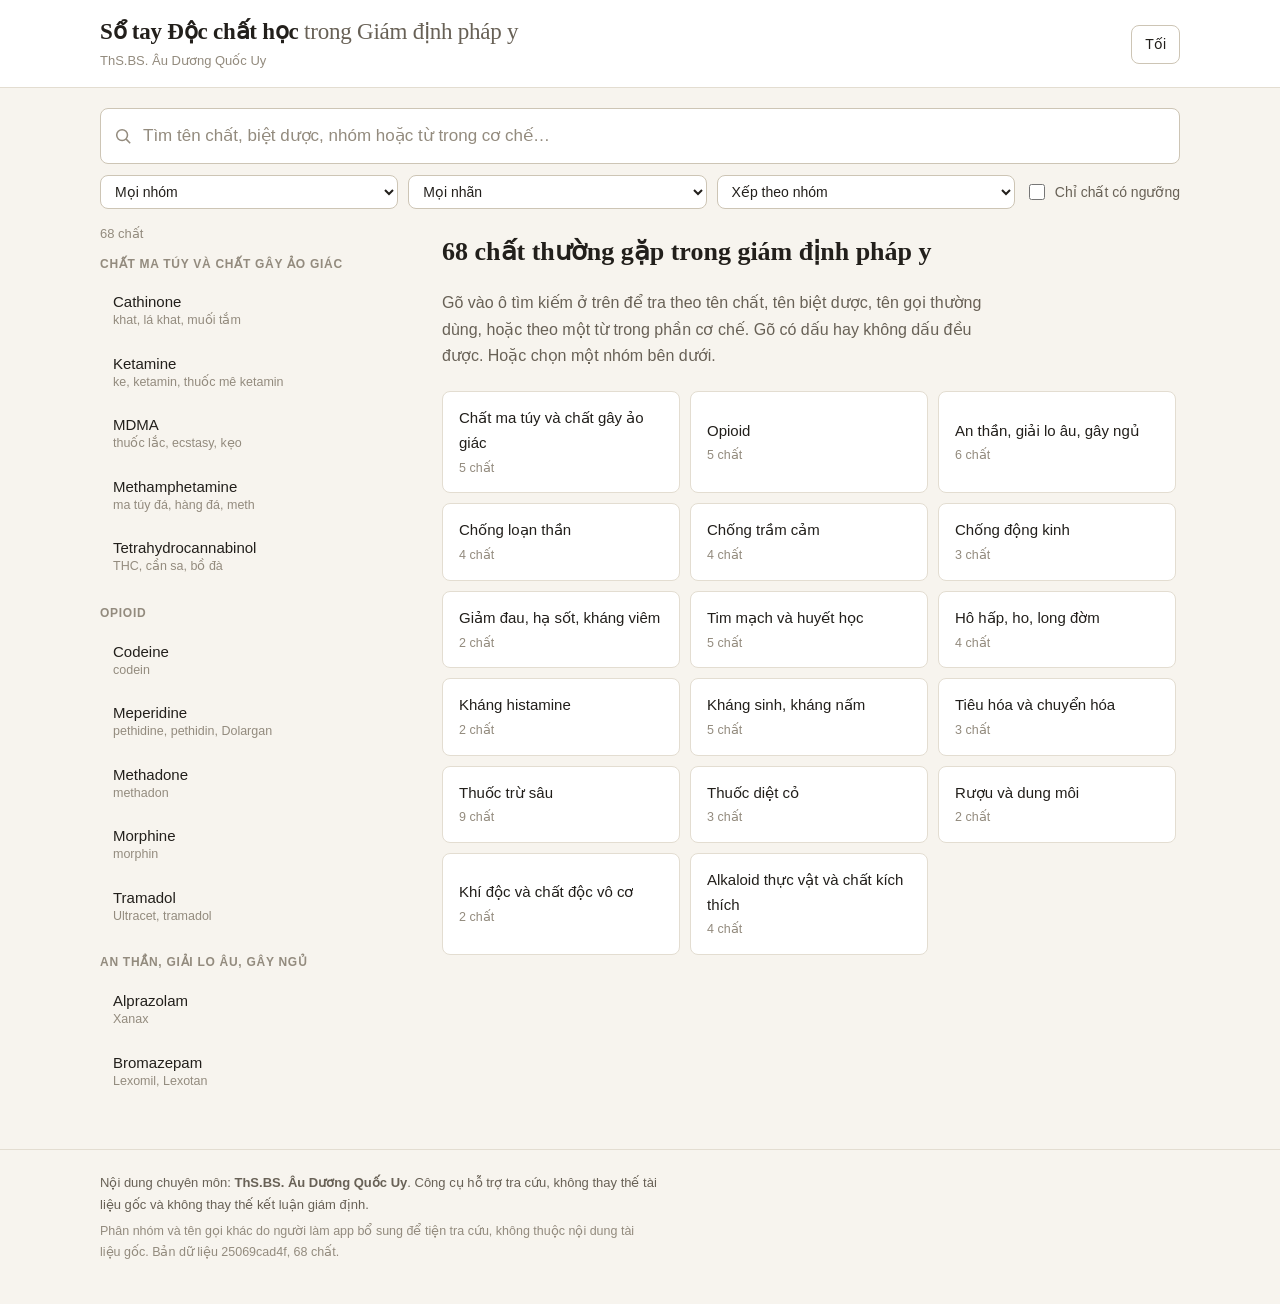
==== commit 7dbc8bfe: "Thêm tùy chọn xếp danh sách theo tên A–Z Ô chọn mới cạnh hai ô lọc: "Xếp theo nhóm" (mặc định) và "X" ====
--- a/So-tay-Doc-chat.html
+++ b/So-tay-Doc-chat.html
@@ -134,7 +134,7 @@
   font: inherit; font-size: 14px; padding: 7px 10px;
   background: var(--mat); color: var(--muc);
   border: 1px solid var(--vien-dam); border-radius: var(--bo-goc);
-  max-width: 100%;
+  flex: 1 1 165px; min-width: 0; max-width: 300px;
 }
 .hop-chon {
   display: inline-flex; align-items: center; gap: 7px;
@@ -380,6 +380,10 @@
   <div class="bo-loc">
     <select id="loc-nhom" aria-label="Lọc theo nhóm"><option value="">Mọi nhóm</option></select>
     <select id="loc-nhan" aria-label="Lọc theo nhãn"><option value="">Mọi nhãn</option></select>
+    <select id="sap-xep" aria-label="Sắp xếp danh sách">
+      <option value="nhom">Xếp theo nhóm</option>
+      <option value="ten">Xếp theo tên A–Z</option>
+    </select>
     <label class="hop-chon"><input type="checkbox" id="loc-nguong"> Chỉ chất có ngưỡng</label>
   </div>
 </div>
@@ -420,7 +424,10 @@
   "use strict";
 
   var DL = null;
-  var trangThai = { q: "", nhom: "", nhan: "", chiCoNguong: false, chon: null, soSanh: [] };
+  var trangThai = {
+    q: "", nhom: "", nhan: "", chiCoNguong: false,
+    sapXep: "nhom", chon: null, soSanh: []
+  };
   var ketQua = [];
 
   var $ = function (id) { return document.getElementById(id); };
@@ -467,16 +474,20 @@
       if (trangThai.chiCoNguong && !coNguong(c)) return false;
       return tu.every(function (t) { return c.timKiem.indexOf(t) >= 0; });
     });
-    if (tu.length) {
-      /* Xếp hạng: khớp nguyên cụm ở tên đứng trước, rồi khớp rời ở tên,
-         rồi khớp nguyên cụm trong nội dung, cuối cùng là khớp rời. */
-      var cum = tu.join(" ");
-      ketQua.forEach(function (c) {
-        if (c.timTen.indexOf(cum) >= 0) c._diem = 0;
-        else if (tu.every(function (t) { return c.timTen.indexOf(t) >= 0; })) c._diem = 1;
-        else if (c.timKiem.indexOf(cum) >= 0) c._diem = 2;
-        else c._diem = 3;
-      });
+    /* Xếp hạng khi tìm kiếm: khớp nguyên cụm ở tên đứng trước, rồi khớp rời
+       ở tên, rồi khớp nguyên cụm trong nội dung, cuối cùng là khớp rời. */
+    var cum = tu.join(" ");
+    ketQua.forEach(function (c) {
+      if (!tu.length) c._diem = 0;
+      else if (c.timTen.indexOf(cum) >= 0) c._diem = 0;
+      else if (tu.every(function (t) { return c.timTen.indexOf(t) >= 0; })) c._diem = 1;
+      else if (c.timKiem.indexOf(cum) >= 0) c._diem = 2;
+      else c._diem = 3;
+    });
+
+    if (trangThai.sapXep === "ten") {
+      ketQua.sort(function (a, b) { return a.ten.localeCompare(b.ten, "vi"); });
+    } else if (tu.length) {
       ketQua.sort(function (a, b) {
         if (a._diem !== b._diem) return a._diem - b._diem;
         return DL.chat.indexOf(a) - DL.chat.indexOf(b);
@@ -535,13 +546,19 @@
         : ketQua.length + " / " + tongCong + " chất";
 
     var html = "";
-    var nhomTruoc = null;
+    var dauMucTruoc = null;
     var coTim = trangThai.q.trim().length > 0;
+    var theoTen = trangThai.sapXep === "ten";
 
     ketQua.forEach(function (c) {
-      if (!coTim && c.nhom !== nhomTruoc) {
-        nhomTruoc = c.nhom;
-        html += '<p class="ten-nhom">' + thoat(c.nhom) + "</p>";
+      /* Xếp theo nhóm: tiêu đề là tên nhóm. Xếp theo tên: tiêu đề là chữ cái
+         đầu. Khi đang tìm kiếm và xếp theo nhóm thì bỏ tiêu đề, vì kết quả
+         đã xếp theo mức độ khớp. */
+      var dauMuc = theoTen ? boDau(c.ten).charAt(0).toUpperCase()
+        : (coTim ? null : c.nhom);
+      if (dauMuc && dauMuc !== dauMucTruoc) {
+        dauMucTruoc = dauMuc;
+        html += '<p class="ten-nhom">' + thoat(dauMuc) + "</p>";
       }
       var phu = coTim && c._diem >= 2
         ? "khớp trong nội dung"
@@ -939,6 +956,12 @@
     $("loc-nguong").addEventListener("change", function () {
       trangThai.chiCoNguong = this.checked; loc(); veDanhSach();
     });
+    $("sap-xep").addEventListener("change", function () {
+      trangThai.sapXep = this.value;
+      try { localStorage.setItem("doc-chat-sap-xep", this.value); }
+      catch (e) { /* bỏ qua */ }
+      loc(); veDanhSach();
+    });
 
     $("danh-sach").addEventListener("click", function (e) {
       var n = e.target.closest(".muc-chat");
@@ -998,6 +1021,14 @@
     });
     $("thong-tin-phien-ban").textContent =
       "Bản dữ liệu " + (dl.phienBan || "") + ", " + dl.soChat + " chất.";
+
+    try {
+      var sx = localStorage.getItem("doc-chat-sap-xep");
+      if (sx === "ten" || sx === "nhom") {
+        trangThai.sapXep = sx;
+        $("sap-xep").value = sx;
+      }
+    } catch (e) { /* bỏ qua */ }
 
     try {
       var ss = JSON.parse(localStorage.getItem("doc-chat-so-sanh") || "[]");
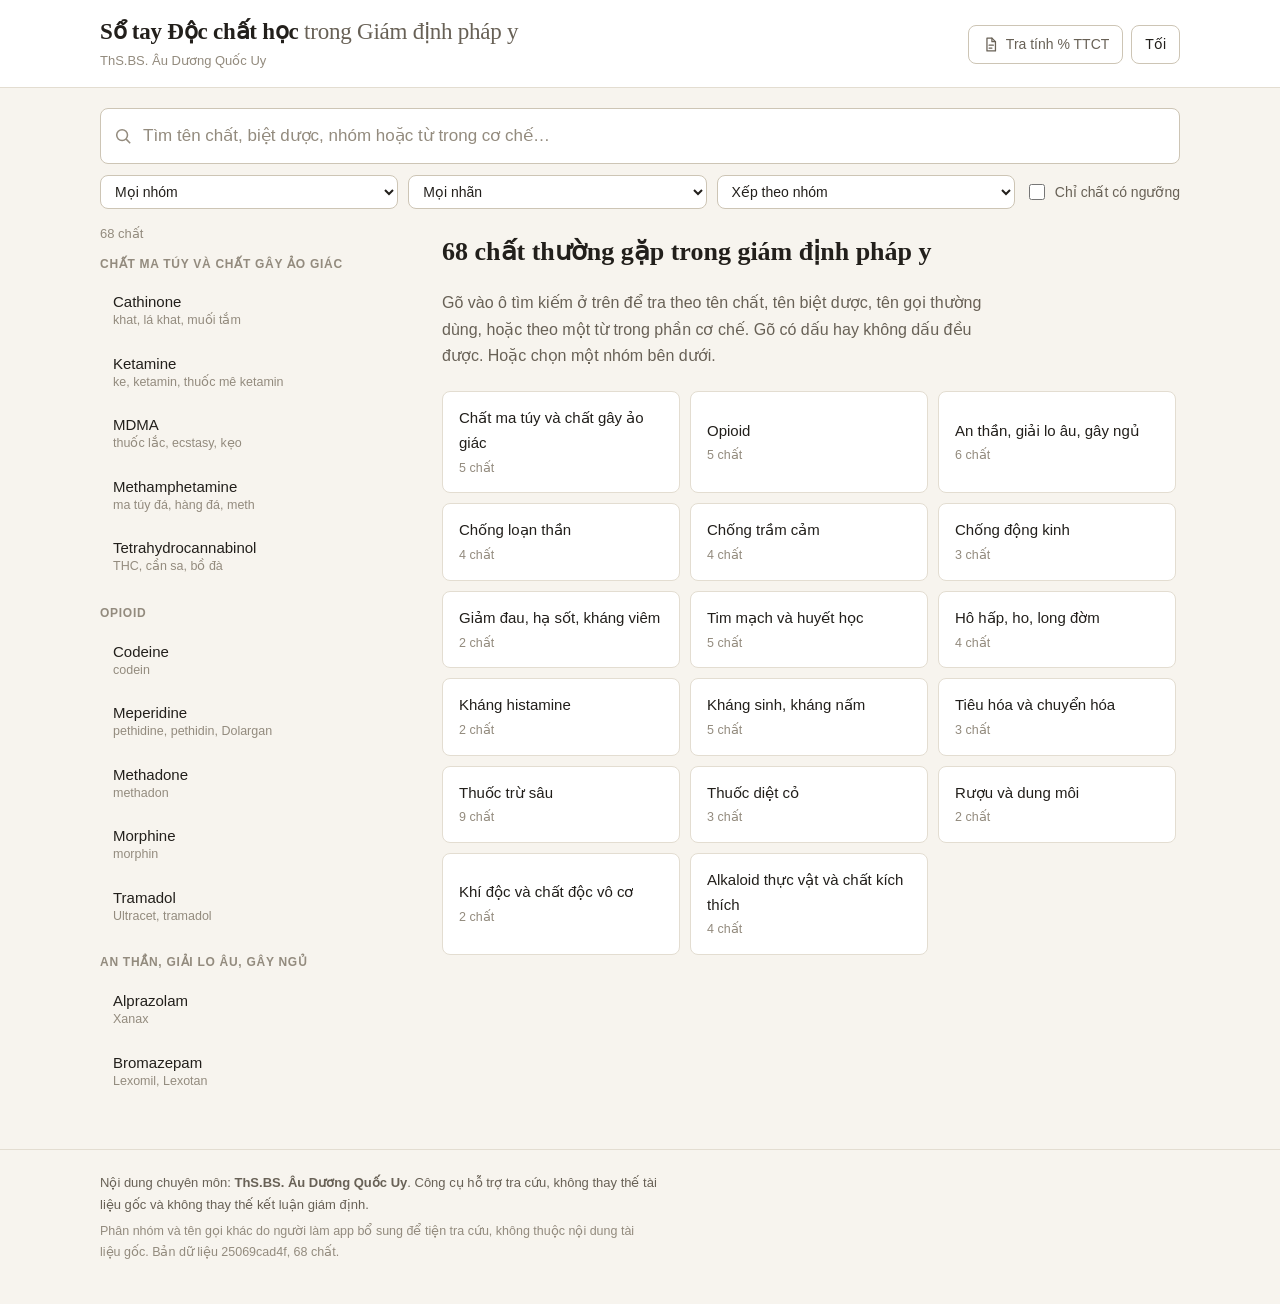
==== commit c798535e: "Thêm nút sang app Tra tính % TTCT Đặt cạnh nút Sáng/Tối, mở ở tab mới, trên điện thoại thu lại còn b" ====
--- a/So-tay-Doc-chat.html
+++ b/So-tay-Doc-chat.html
@@ -100,6 +100,21 @@
   padding: 7px 13px;
 }
 button:hover { background: var(--mat-chim); }
+
+/* nút sang ứng dụng cùng bộ, mở ở tab mới */
+.dau-trang-nut { display: flex; align-items: center; gap: 8px; }
+.nut-app-khac {
+  display: inline-flex; align-items: center; gap: 7px;
+  padding: 7px 13px; border-radius: var(--bo-goc);
+  border: 1px solid var(--vien-dam); background: var(--mat);
+  color: var(--muc-nhe); text-decoration: none; font-size: 14px; white-space: nowrap;
+}
+.nut-app-khac:hover { background: var(--mat-chim); color: var(--nhan); border-color: var(--nhan); }
+.nut-app-khac svg {
+  flex: none; width: 17px; height: 17px;
+  fill: none; stroke: currentColor; stroke-width: 1.8;
+  stroke-linecap: round; stroke-linejoin: round;
+}
 button.chinh { background: var(--nhan); border-color: var(--nhan); color: var(--mat); }
 html[data-nen="toi"] button.chinh { color: #16201e; }
 button.chinh:hover { filter: brightness(1.08); }
@@ -332,6 +347,8 @@
   .chi-tiet-dau h2 { font-size: 26px; }
   .nhan-de h1 { font-size: 19px; }
   .nhan-de h1 span { display: block; font-size: 15px; }
+  .nut-app-khac span { display: none; }
+  .nut-app-khac { padding: 7px 10px; }
   .van-ban { font-size: 16.5px; }
 
   .khay-trong { flex-wrap: nowrap; gap: 9px; padding-top: 8px; padding-bottom: 8px; }
@@ -364,6 +381,12 @@
       <p class="tac-gia">ThS.BS. Âu Dương Quốc Uy</p>
     </div>
     <div class="dau-trang-nut">
+      <a class="nut-app-khac" href="https://trantrungan.github.io/tra-cuu-ttct/"
+         target="_blank" rel="noopener"
+         title="Mở Tra tính % tổn thương cơ thể theo Thông tư 22/2019/TT-BYT ở tab mới">
+        <svg viewBox="0 0 24 24" aria-hidden="true"><path d="M7 3h7l5 5v13H7z"/><path d="M14 3v5h5M10 13h6M10 17h4"/></svg>
+        <span>Tra tính % TTCT</span>
+      </a>
       <button id="nut-giao-dien" type="button" aria-label="Đổi nền sáng tối">Tối</button>
     </div>
   </div>
@@ -413,6 +436,8 @@
     <p class="nho">Phân nhóm và tên gọi khác do người làm app bổ sung để tiện tra cứu, không thuộc nội dung tài liệu gốc. <span id="thong-tin-phien-ban"></span></p>
   </div>
 </footer>
+
+
 
 
 <script>window.DU_LIEU_NHUNG={"tieuDe":"Sổ tay Độc chất học trong Giám định pháp y","tacGia":"ThS.BS. Âu Dương Quốc Uy","soChat":68,"nhom":["Chất ma túy và chất gây ảo giác","Opioid","An thần, giải lo âu, gây ngủ","Chống loạn thần","Chống trầm cảm","Chống động kinh","Giảm đau, hạ sốt, kháng viêm","Tim mạch và huyết học","Hô hấp, ho, long đờm","Kháng histamine","Kháng sinh, kháng nấm","Tiêu hóa và chuyển hóa","Thuốc trừ sâu","Thuốc diệt cỏ","Rượu và dung môi","Khí độc và chất độc vô cơ","Alkaloid thực vật và chất kích thích"],"nhan":["An thần, gây ngủ","Barbiturate","Benzodiazepine","Chất ma túy","Chống động kinh","Co giật","Hội chứng Serotonin","Loạn nhịp tim","Mù mắt","Nhiễm toan lactic","Thiếu oxy mô","Thuốc bảo vệ thực vật","Thuốc mê","Tổn thương gan","Ức chế hô hấp","WHO Ia","WHO Ib","WHO II","WHO III","Xơ phổi","Xuất huyết"],"chat":[{"slug":"cathinone","ten":"Cathinone","nhom":"Chất ma túy và chất gây ảo giác","nhan":["Chất ma túy","Co giật","Loạn nhịp tim"],"tenKhac":["khat","lá khat","muối tắm","Catha edulis"],"donVi":"mg/L","nguong":{"dieuTri":{"nhan":"Ngưỡng điều trị trong máu","giaTri":"0,009 – 0,17 mg/L"}},"noiDung":[{"chu":"Cathinone là thành phần chính gây ảo giác trong cây khat Catha edulis.","con":[]},{"chu":"Cathinone gây kích thích hệ thần kinh trung ương → tăng phóng thích và ngăn tái hấp thu Catecholamine (dopamine, norepinephrine và serotonin) → tăng kích thích thụ thể của các tế bào thần kinh sau synap. Khi quá liều Cathinone gây ra mất ngủ, tiêu cơ vân, suy thận và gan, lẫn lộn, ảo giác, hôn mê, co giật và loạn nhịp tim.","con":[]}],"lieu":[],"bang":[],"tltk":["Chen S, Zhou W, Lai M. Synthetic Cathinones: Epidemiology, Toxicity, Potential for Abuse, and Current Public Health Perspective. Brain Sci. 2024 Mar 29;14(4):334. doi: 10.3390/brainsci14040334. PMID: 38671986; PMCID: PMC11048581.","Adamowicz P. Blood concentrations of synthetic cathinones. Clin Toxicol (Phila). 2021 Jul;59(7):648-654. doi: 10.1080/15563650.2020.1848100. Epub 2020 Dec 2. PMID: 33263455.","Schulz, M., Schmoldt, A., Andresen-Streichert, H., & Iwersen-Bergmann, S. (2020). Revisited: Therapeutic and toxic blood concentrations of more than 1100 drugs and other xenobiotics. Critical care (London, England), 24(1), 195."],"tepGoc":"CATHINONE.docx","timKiem":"cathinone chat ma tuy va chat gay ao giac chat ma tuy co giat loan nhip tim khat la khat muoi tam catha edulis cathinone la thanh phan chinh gay ao giac trong cay khat catha edulis. cathinone gay kich thich he than kinh trung uong → tang phong thich va ngan tai hap thu catecholamine (dopamine, norepinephrine va serotonin) → tang kich thich thu the cua cac te bao than kinh sau synap. khi qua lieu cathinone gay ra mat ngu, tieu co van, suy than va gan, lan lon, ao giac, hon me, co giat va loan nhip tim. nguong dieu tri trong mau 0,009 – 0,17 mg/l","timTen":"cathinone khat la khat muoi tam catha edulis"},{"slug":"ketamine","ten":"Ketamine","nhom":"Chất ma túy và chất gây ảo giác","nhan":["Chất ma túy","Thuốc mê","Co giật"],"tenKhac":["ke","ketamin","thuốc mê ketamin"],"donVi":"mg/L","nguong":{"dieuTri":{"nhan":"Ngưỡng điều trị trong máu","giaTri":"0,1 – 6 mg/L"},"doc":{"nhan":"Ngưỡng gây độc trong máu","giaTri":"> 7 mg/L"}},"noiDung":[{"chu":"Thuốc mê (Dược thư quốc gia Việt Nam, xuất bản lần thứ 2 năm 2015, NXB Khoa học và Kỹ thuật).","con":[]},{"chu":"Chất ma túy theo danh mục III, nghị định số 73/2018/NĐ-CP ngày 15/05/2018 của Chính phủ.","con":[]},{"chu":"Cơ chế:","con":[{"chu":"Là chất đối kháng với thụ thể NMDA-R → ngăn Ca<sup>2+</sup> vào trong tế bào thần kinh → Ức chế TKTW.","con":[]},{"chu":"Là chất chủ vận yếu của thụ thể µ-opioid → ức chế TK.","con":[]},{"chu":"Ức chế tái hấp thu catecholamine → Quá liều gây nên hội chứng Serotonin → Loạn nhịp tim, co giật, hôn mê.","con":[]}]},{"chu":"Tỉ lệ nồng độ Ketamine trong máu tim/ máu tĩnh mạch đùi trung bình là 1,6 (khoảng từ 0,8-2,3).","con":[]}],"lieu":[],"bang":[],"tltk":["Dược thư quốc gia Việt Nam, xuất bản lần thứ 2 năm 2015, NXB Khoa học và Kỹ thuật, trang 859.","Nghị định số 73/2018/NĐ-CP ngày 15/05/2018 của Chính phủ.","Randall C. Baselt (2008). Disposition of Toxic Drugs and Chemicals in Man, 8th edition, Biomedical Publications, California, pp.806-807.","Mion, G., & Villevieille, T. (2013). Ketamine pharmacology: an update (pharmacodynamics and molecular aspects, recent findings). CNS neuroscience & therapeutics, 19(6), 370–380.","Schulz, M., Schmoldt, A., Andresen-Streichert, H., & Iwersen-Bergmann, S. (2020). Revisited: Therapeutic and toxic blood concentrations of more than 1100 drugs and other xenobiotics. Critical care (London, England), 24(1), 195."],"tepGoc":"KETAMIN.docx","timKiem":"ketamine chat ma tuy va chat gay ao giac chat ma tuy thuoc me co giat ke ketamin thuoc me ketamin thuoc me (duoc thu quoc gia viet nam, xuat ban lan thu 2 nam 2015, nxb khoa hoc va ky thuat). chat ma tuy theo danh muc iii, nghi dinh so 73/2018/nd-cp ngay 15/05/2018 cua chinh phu. co che: ti le nong do ketamine trong mau tim/ mau tinh mach dui trung binh la 1,6 (khoang tu 0,8-2,3). la chat doi khang voi thu the nmda-r → ngan ca<sup>2+</sup> vao trong te bao than kinh → uc che tktw. la chat chu van yeu cua thu the µ-opioid → uc che tk. uc che tai hap thu catecholamine → qua lieu gay nen hoi chung serotonin → loan nhip tim, co giat, hon me. nguong dieu tri trong mau 0,1 – 6 mg/l nguong gay doc trong mau > 7 mg/l","timTen":"ketamine ke ketamin thuoc me ketamin"},{"slug":"mdma","ten":"MDMA","nhom":"Chất ma túy và chất gây ảo giác","nhan":["Chất ma túy","Loạn nhịp tim"],"tenKhac":["thuốc lắc","ecstasy","kẹo","3,4-methylenedioxy-N-methylamphetamine"],"donVi":"mg/L","nguong":{"dieuTri":{"nhan":"Ngưỡng điều trị trong máu","giaTri":"0,1 – 0,35 mg/L"},"doc":{"nhan":"Ngưỡng gây độc trong máu","giaTri":"0,35 – 0,5 mg/L"},"tuVong":{"nhan":"Ngưỡng gây hôn mê – tử vong trong máu","giaTri":"> 0,5 mg/L"}},"noiDung":[{"chu":"MDMA là một loại ma túy tổng hợp có tên gọi là N-Methyl-3,4-methylenedioxyamphetamine.","con":[]},{"chu":"Cũng giống amphetamine và methamphetamine, MDMA tác động lên cả tim và hệ thần kinh trung ương, giải phóng catecholamines (bao gồm cả 5-HT) và ngăn tái hấp thu.","con":[]},{"chu":"Tỉ lệ nồng độ MDMA trong máu tim/ máu tĩnh mạch đùi trung bình là 2,1 (trong khoảng từ 1,0-3,9) ghi nhận trong 04 trường hợp tử vong.","con":[]}],"lieu":[],"bang":[],"tltk":["Randall C. Baselt (2008). Disposition of Toxic Drugs and Chemicals in Man, 8th edition, Biomedical Publications, California, pp.806-807.","Schulz, M., Schmoldt, A., Andresen-Streichert, H., & Iwersen-Bergmann, S. (2020). Revisited: Therapeutic and toxic blood concentrations of more than 1100 drugs and other xenobiotics. Critical care (London, England), 24(1), 195."],"tepGoc":"MDMA.docx","timKiem":"mdma chat ma tuy va chat gay ao giac chat ma tuy loan nhip tim thuoc lac ecstasy keo 3,4-methylenedioxy-n-methylamphetamine mdma la mot loai ma tuy tong hop co ten goi la n-methyl-3,4-methylenedioxyamphetamine. cung giong amphetamine va methamphetamine, mdma tac dong len ca tim va he than kinh trung uong, giai phong catecholamines (bao gom ca 5-ht) va ngan tai hap thu. ti le nong do mdma trong mau tim/ mau tinh mach dui trung binh la 2,1 (trong khoang tu 1,0-3,9) ghi nhan trong 04 truong hop tu vong. nguong dieu tri trong mau 0,1 – 0,35 mg/l nguong gay doc trong mau 0,35 – 0,5 mg/l nguong gay hon me – tu vong trong mau > 0,5 mg/l","timTen":"mdma thuoc lac ecstasy keo 3,4-methylenedioxy-n-methylamphetamine"},{"slug":"methamphetamine","ten":"Methamphetamine","nhom":"Chất ma túy và chất gây ảo giác","nhan":["Chất ma túy","Loạn nhịp tim","Co giật"],"tenKhac":["ma túy đá","hàng đá","meth","ice"],"donVi":"mg/L","nguong":{"dieuTri":{"nhan":"Ngưỡng điều trị trong máu","giaTri":"< 0,1 mg/L"},"doc":{"nhan":"Ngưỡng gây độc trong máu","giaTri":"0,2 – 1 mg/L"},"tuVong":{"nhan":"Ngưỡng gây hôn mê – tử vong trong máu","giaTri":"> 1 mg/L"}},"noiDung":[{"chu":"Methamphetamine gây kích thích hệ thần kinh trung ương → tăng phóng thích và ngăn tái hấp thu Catecholamine → tăng kích thích thụ thể của các tế bào thần kinh sau synap. Khi quá liều Methamphetamine gây ra mất ngủ, lẫn lộn, ảo giác, hôn mê, co giật và loạn nhịp tim. Sử dụng lâu ngày có thể liên quan đến chứng xơ hóa cơ tim.","con":[]},{"chu":"Tỉ lệ nồng độ Methamphetamine trong máu tim/ máu tĩnh mạch đùi trung bình là 2,1 (trong khoảng từ 1,2-5,0) ghi nhận trong 20 trường hợp tử vong. Tỉ lệ nồng độ Methamphetamine máu/huyết tương là 0,6.","con":[]}],"lieu":[],"bang":[],"tltk":["Randall C. Baselt (2008). Disposition of Toxic Drugs and Chemicals in Man, 8th edition, Biomedical Publications, California, pp.1057-61.","Schulz, M., Schmoldt, A., Andresen-Streichert, H., & Iwersen-Bergmann, S. (2020). Revisited: Therapeutic and toxic blood concentrations of more than 1100 drugs and other xenobiotics. Critical care (London, England), 24(1), 195."],"tepGoc":"METHAMPHETAMINE.docx","timKiem":"methamphetamine chat ma tuy va chat gay ao giac chat ma tuy loan nhip tim co giat ma tuy da hang da meth ice methamphetamine gay kich thich he than kinh trung uong → tang phong thich va ngan tai hap thu catecholamine → tang kich thich thu the cua cac te bao than kinh sau synap. khi qua lieu methamphetamine gay ra mat ngu, lan lon, ao giac, hon me, co giat va loan nhip tim. su dung lau ngay co the lien quan den chung xo hoa co tim. ti le nong do methamphetamine trong mau tim/ mau tinh mach dui trung binh la 2,1 (trong khoang tu 1,2-5,0) ghi nhan trong 20 truong hop tu vong. ti le nong do methamphetamine mau/huyet tuong la 0,6. nguong dieu tri trong mau < 0,1 mg/l nguong gay doc trong mau 0,2 – 1 mg/l nguong gay hon me – tu vong trong mau > 1 mg/l","timTen":"methamphetamine ma tuy da hang da meth ice"},{"slug":"tetrahydrocannabinol","ten":"Tetrahydrocannabinol","nhom":"Chất ma túy và chất gây ảo giác","nhan":["Chất ma túy"],"tenKhac":["THC","cần sa","bồ đà","tài mà","marijuana"],"donVi":"mg/L","nguong":{"dieuTri":{"nhan":"Ngưỡng điều trị trong máu","giaTri":"0,005 – 0,05 mg/L"}},"noiDung":[{"chu":"Tetrahydrocannabinol (THC) là một trong những thành phần chính của cây cần sa.","con":[]},{"chu":"Cơ chế: nhóm THC gắn vào thụ thể cannabinoid ở thần kinh trung ương và ở ngoại vi của đầu tận cùng synap trước → đến giảm nồng độ adenosine monophosphate vòng trong tế bào (cAMP), giảm hoạt động của các kênh Ca<sup>2+</sup> → giảm giải phóng chất dẫn truyền thần kinh GABA → ức chế thần kinh","con":[]},{"chu":"Các chất chuyển hóa chính theo sơ đồ dưới đây:","con":[]},{"chu":"Y văn ghi nhận một trường hợp hôn mê, vã mồ hôi, cứng cơ với nồng độ trong máu là 0,18 mg/L.","con":[]}],"lieu":[],"bang":[],"tltk":["Randall C. Baselt (2008). Disposition of Toxic Drugs and Chemicals in Man, 8th edition, Biomedical Publications, California, pp.1513-1518.","Schulz, M., Schmoldt, A., Andresen-Streichert, H., & Iwersen-Bergmann, S. (2020). Revisited: Therapeutic and toxic blood concentrations of more than 1100 drugs and other xenobiotics. Critical care (London, England), 24(1), 195.","Lewis S. Nelson, Mary Ann Howland, Neal A. Lewin, Silas W. Smith, Lewis R. Goldfrank, and Robert S. Hoffman (2019), Goldfrank’s Toxicologic Emergencies, 11th ed, McGraw-Hill Education"],"tepGoc":"TETRAHYDROCANNABINOL.docx","hinh":"tetrahydrocannabinol.png","timKiem":"tetrahydrocannabinol chat ma tuy va chat gay ao giac chat ma tuy thc can sa bo da tai ma marijuana tetrahydrocannabinol (thc) la mot trong nhung thanh phan chinh cua cay can sa. co che: nhom thc gan vao thu the cannabinoid o than kinh trung uong va o ngoai vi cua dau tan cung synap truoc → den giam nong do adenosine monophosphate vong trong te bao (camp), giam hoat dong cua cac kenh ca<sup>2+</sup> → giam giai phong chat dan truyen than kinh gaba → uc che than kinh cac chat chuyen hoa chinh theo so do duoi day: y van ghi nhan mot truong hop hon me, va mo hoi, cung co voi nong do trong mau la 0,18 mg/l. nguong dieu tri trong mau 0,005 – 0,05 mg/l","timTen":"tetrahydrocannabinol thc can sa bo da tai ma marijuana","hinhNhung":"[data-uri]"},{"slug":"codeine","ten":"Codeine","nhom":"Opioid","nhan":["Chất ma túy"],"tenKhac":["codein"],"donVi":"mg/L","nguong":{"dieuTri":{"nhan":"Ngưỡng điều trị trong máu","giaTri":"0,03 – 0,25 mg/L"},"docVaTuVong":{"nhan":"Ngưỡng gây độc, hôn mê – tử vong trong máu","giaTri":"> 0,45 mg/L"}},"noiDung":[{"chu":"Codeine là thuốc có tác dụng giảm đau, giảm ho.","con":[]},{"chu":"Chuyển hóa: Morphine ← Codeine → Norcodeine.","con":[]},{"chu":"Tỉ lệ nồng độ Codeine trong máu tim/ máu tĩnh mạch đùi là 2,3 và 3,5 ghi nhận trong 2 trường hợp, trung bình 1,4 (khoảng từ 0,6-3,8) ghi nhận trong 21 trường hợp và trung bình 1,8 (khoảng từ 0,7-11,0) ghi nhận trong 24 trường hợp","con":[]}],"lieu":[],"bang":[],"tltk":["Randall C. Baselt (2008). Disposition of Toxic Drugs and Chemicals in Man, 8th edition, Biomedical Publications, California, pp.1057-61.","Schulz, M., Schmoldt, A., Andresen-Streichert, H., & Iwersen-Bergmann, S. (2020). Revisited: Therapeutic and toxic blood concentrations of more than 1100 drugs and other xenobiotics. Critical care (London, England), 24(1), 195."],"tepGoc":"MORPHINE, CODEINE.docx","timKiem":"codeine opioid chat ma tuy codein codeine la thuoc co tac dung giam dau, giam ho. chuyen hoa: morphine ← codeine → norcodeine. ti le nong do codeine trong mau tim/ mau tinh mach dui la 2,3 va 3,5 ghi nhan trong 2 truong hop, trung binh 1,4 (khoang tu 0,6-3,8) ghi nhan trong 21 truong hop va trung binh 1,8 (khoang tu 0,7-11,0) ghi nhan trong 24 truong hop nguong dieu tri trong mau 0,03 – 0,25 mg/l nguong gay doc, hon me – tu vong trong mau > 0,45 mg/l","timTen":"codeine codein"},{"slug":"meperidine","ten":"Meperidine","nhom":"Opioid","nhan":["Ức chế hô hấp"],"tenKhac":["pethidine","pethidin","Dolargan"],"donVi":"mg/L","nguong":{"dieuTri":{"nhan":"Ngưỡng điều trị trong máu","giaTri":"0,1 – 0,8 mg/L"},"doc":{"nhan":"Ngưỡng độc trong máu","giaTri":"1 – 2 mg/L"},"tuVong":{"nhan":"Ngưỡng hôn mê – tử vong trong máu","giaTri":"> 2 mg/L"}},"noiDung":[{"chu":"Meperidine là thuốc giảm đau opioid tổng hợp.","con":[]},{"chu":"Cơ chế: Meperidine gắn vào µ receptor → Ức chế thần kinh trung ương và trung khu hô hấp ở hành não → Suy hô hấp.","con":[]}],"lieu":[],"bang":[],"tltk":["Randall C. Baselt (2008). Disposition of Toxic Drugs and Chemicals in Man, 8th ed. Biomedical Publications, pp. 911-914.","Schulz, M., Schmoldt, A., Andresen-Streichert, H., & Iwersen-Bergmann, S. (2020). Revisited: Therapeutic and toxic blood concentrations of more than 1100 drugs and other xenobiotics. Critical care (London, England), 24(1), 195."],"tepGoc":"MEPERIDINE.docx","timKiem":"meperidine opioid uc che ho hap pethidine pethidin dolargan meperidine la thuoc giam dau opioid tong hop. co che: meperidine gan vao µ receptor → uc che than kinh trung uong va trung khu ho hap o hanh nao → suy ho hap. nguong dieu tri trong mau 0,1 – 0,8 mg/l nguong doc trong mau 1 – 2 mg/l nguong hon me – tu vong trong mau > 2 mg/l","timTen":"meperidine pethidine pethidin dolargan"},{"slug":"methadone","ten":"Methadone","nhom":"Opioid","nhan":["Chất ma túy","Ức chế hô hấp"],"tenKhac":["methadon"],"donVi":"","nguong":{},"noiDung":[{"chu":"Methadone là thuốc giảm đau opioid tổng hợp.","con":[]},{"chu":"Cơ chế: Methadone gắn với thụ thể µ-opioid → Ức chế thần kinh → Quá liều gây ức chế trung tâm hô hấp → Suy hô hấp → Tử vong.","con":[]},{"chu":"Các công dụng điều trị chính: giảm đau (khi không đáp ứng với các loại giảm đau không thuộc nhóm opioids), cai nghiện và xử trí phụ thuộc opioids.","con":[]},{"chu":"Y văn ghi nhận nồng độ Methadone trong máu ở 10 trường hợp tử vong do quá liều trung bình là 1,0 mg/L (khoảng từ 0,4-1,8 mg/L). Trong nghiên cứu khác, nồng độ Methadone trong máu ở 53 trường hợp tử vong do quá liều trung bình là 0,28 mg/L (khoảng từ 0,06-3,1 mg/L).","con":[]}],"lieu":[],"bang":[],"tltk":["Durrani M, Bansal K. Methadone. [Updated 2022 Feb 12]. In: StatPearls [Internet]. Treasure Island (FL): StatPearls Publishing; 2022 Jan-. Available from: https://www.ncbi.nlm.nih.gov/books/NBK562216/","Randall C. Baselt (2008). Disposition of Toxic Drugs and Chemicals in Man, 8th edition, Biomedical Publications, California, pp.941-945."],"tepGoc":"METHADONE.docx","timKiem":"methadone opioid chat ma tuy uc che ho hap methadon methadone la thuoc giam dau opioid tong hop. co che: methadone gan voi thu the µ-opioid → uc che than kinh → qua lieu gay uc che trung tam ho hap → suy ho hap → tu vong. cac cong dung dieu tri chinh: giam dau (khi khong dap ung voi cac loai giam dau khong thuoc nhom opioids), cai nghien va xu tri phu thuoc opioids. y van ghi nhan nong do methadone trong mau o 10 truong hop tu vong do qua lieu trung binh la 1,0 mg/l (khoang tu 0,4-1,8 mg/l). trong nghien cuu khac, nong do methadone trong mau o 53 truong hop tu vong do qua lieu trung binh la 0,28 mg/l (khoang tu 0,06-3,1 mg/l).","timTen":"methadone methadon"},{"slug":"morphine","ten":"Morphine","nhom":"Opioid","nhan":["Chất ma túy","Ức chế hô hấp"],"tenKhac":["morphin"],"donVi":"mg/L","nguong":{"dieuTri":{"nhan":"Ngưỡng điều trị trong máu","giaTri":"0,01 – 0,1 mg/L"},"docVaTuVong":{"nhan":"Ngưỡng gây độc, hôn mê – tử vong trong máu","giaTri":"> 0,1 mg/L"}},"noiDung":[{"chu":"Morphine ức chế các trung tâm hô hấp ở hành não, với liều cao Morphine gây suy hô hấp → tử vong.","con":[]},{"chu":"Tỉ lệ nồng độ Morphine trong máu tim/ máu tĩnh mạch đùi trung bình là 2,2 (khoảng từ 1,0-5,8) ghi nhận trong 10 trường hợp và 1,2 (khoảng từ 0,05-2,8) ghi nhận trong 24 trường hợp.","con":[]}],"lieu":[],"bang":[],"tltk":["Randall C. Baselt (2008). Disposition of Toxic Drugs and Chemicals in Man, 8th edition, Biomedical Publications, California, pp.1057-61.","Schulz, M., Schmoldt, A., Andresen-Streichert, H., & Iwersen-Bergmann, S. (2020). Revisited: Therapeutic and toxic blood concentrations of more than 1100 drugs and other xenobiotics. Critical care (London, England), 24(1), 195."],"tepGoc":"MORPHINE, CODEINE.docx","timKiem":"morphine opioid chat ma tuy uc che ho hap morphin morphine uc che cac trung tam ho hap o hanh nao, voi lieu cao morphine gay suy ho hap → tu vong. ti le nong do morphine trong mau tim/ mau tinh mach dui trung binh la 2,2 (khoang tu 1,0-5,8) ghi nhan trong 10 truong hop va 1,2 (khoang tu 0,05-2,8) ghi nhan trong 24 truong hop. nguong dieu tri trong mau 0,01 – 0,1 mg/l nguong gay doc, hon me – tu vong trong mau > 0,1 mg/l","timTen":"morphine morphin"},{"slug":"tramadol","ten":"Tramadol","nhom":"Opioid","nhan":["Ức chế hô hấp"],"tenKhac":["Ultracet","tramadol"],"donVi":"mg/L","nguong":{"dieuTri":{"nhan":"Ngưỡng điều trị trong máu","giaTri":"0,1 – 1 mg/L"},"doc":{"nhan":"Ngưỡng độc trong máu","giaTri":"1 – 2 mg/L"},"tuVong":{"nhan":"Ngưỡng hôn mê – tử vong trong máu","giaTri":"> 2 mg/L"}},"noiDung":[{"chu":"Là thuốc giảm đau tổng hợp nhóm opioid.","con":[]},{"chu":"Cơ chế: Ức chế trung tâm hô hấp ở hành não → với liều cao gây suy hô hấp → tử vong.","con":[]}],"lieu":[],"bang":[],"tltk":["Bộ Y tế. Dược Thư Quốc Gia Việt Nam. 2nd ed. Nhà xuất bản Y học; 2018.","Randall C. Baselt (2008). Disposition of Toxic Drugs and Chemicals in Man, 8th edition, Biomedical Publications, California, pp.1573-1575.","Schulz, M., Schmoldt, A., Andresen-Streichert, H., & Iwersen-Bergmann, S. (2020). Revisited: Therapeutic and toxic blood concentrations of more than 1100 drugs and other xenobiotics. Critical care (London, England), 24(1), 195"],"tepGoc":"TRAMADOL.docx","timKiem":"tramadol opioid uc che ho hap ultracet tramadol la thuoc giam dau tong hop nhom opioid. co che: uc che trung tam ho hap o hanh nao → voi lieu cao gay suy ho hap → tu vong. nguong dieu tri trong mau 0,1 – 1 mg/l nguong doc trong mau 1 – 2 mg/l nguong hon me – tu vong trong mau > 2 mg/l","timTen":"tramadol ultracet tramadol"},{"slug":"alprazolam","ten":"Alprazolam","nhom":"An thần, giải lo âu, gây ngủ","nhan":["Benzodiazepine","Ức chế hô hấp"],"tenKhac":["Xanax"],"donVi":"mg/L","nguong":{"dieuTri":{"nhan":"Ngưỡng điều trị trong máu","giaTri":"0,005 – 0,05 mg/L"},"doc":{"nhan":"Ngưỡng gây độc trong máu","giaTri":"0,1 – 0,3 mg/L"},"tuVong":{"nhan":"Ngưỡng hôn mê - tử vong trong máu","giaTri":"> 0,3 mg/L"}},"noiDung":[{"chu":"Alprazolam là một loại thuốc dẫn xuất của benzodiazepine, dùng điều trị chống lo âu, chống trầm cảm.","con":[]},{"chu":"Cơ chế: Benzodiazepines gắn với thụ thể GABA<sub>A</sub> trên kênh Cl<sup>−</sup> tại vị trí giữa tiểu đơn vị α và γ → Tăng tần suất mở kênh Cl<sup>−</sup>, tăng gắn kết GABA với thụ thể GABA → Liều cao gây dãn cơ hô hấp → Suy hô hấp → Tử vong.","con":[]}],"lieu":[],"bang":[],"tltk":["Bộ Y tế. Dược Thư Quốc Gia Việt Nam. 2nd ed. Nhà xuất bản Y học; 2018.","Randall C. Baselt (2008). Disposition of Toxic Drugs and Chemicals in Man, 8th edition, Biomedical Publications, California, pp.1023-1025.","Schulz, M., Schmoldt, A., Andresen-Streichert, H., & Iwersen-Bergmann, S. (2020). Revisited: Therapeutic and toxic blood concentrations of more than 1100 drugs and other xenobiotics. Critical care (London, England), 24(1), 195."],"tepGoc":"ALPRAZOLAM.docx","timKiem":"alprazolam an than, giai lo au, gay ngu benzodiazepine uc che ho hap xanax alprazolam la mot loai thuoc dan xuat cua benzodiazepine, dung dieu tri chong lo au, chong tram cam. co che: benzodiazepines gan voi thu the gaba<sub>a</sub> tren kenh cl<sup>−</sup> tai vi tri giua tieu don vi α va γ → tang tan suat mo kenh cl<sup>−</sup>, tang gan ket gaba voi thu the gaba → lieu cao gay dan co ho hap → suy ho hap → tu vong. nguong dieu tri trong mau 0,005 – 0,05 mg/l nguong gay doc trong mau 0,1 – 0,3 mg/l nguong hon me - tu vong trong mau > 0,3 mg/l","timTen":"alprazolam xanax"},{"slug":"bromazepam","ten":"Bromazepam","nhom":"An thần, giải lo âu, gây ngủ","nhan":["Benzodiazepine","Ức chế hô hấp"],"tenKhac":["Lexomil","Lexotan"],"donVi":"mg/L","nguong":{"dieuTri":{"nhan":"Ngưỡng điều trị trong máu","giaTri":"0,05 – 0,2 mg/L"},"doc":{"nhan":"Ngưỡng gây độc trong máu","giaTri":"0,3 – 0,4 mg/L"},"tuVong":{"nhan":"Ngưỡng gây hôn mê – tử vong trong máu","giaTri":"> 1 mg/L"}},"noiDung":[{"chu":"Thuốc an thần, giải lo âu, gây ngủ.","con":[]},{"chu":"Cơ chế chết: Benzodiazepines gắn với thụ thể GABA<sub>A</sub> trên kênh Cl<sup>−</sup> tại vị trí giữa tiểu đơn vị α và γ → Tăng tần suất mở kênh Cl<sup>−</sup>, tăng gắn kết GABA với thụ thể GABA → Liều cao gây dãn cơ hô hấp → Suy hô hấp → Tử vong.","con":[]}],"lieu":[],"bang":[],"tltk":["Randall C. Baselt (2008). Disposition of Toxic Drugs and Chemicals in Man, 8th edition, Biomedical Publications, California, pp.173-174.","Schulz, M., Schmoldt, A., Andresen-Streichert, H., & Iwersen-Bergmann, S. (2020). Revisited: Therapeutic and toxic blood concentrations of more than 1100 drugs and other xenobiotics. Critical care (London, England), 24(1), 195.","Robert S. Hoffman, Lewis S. Nelson MD, Lewis R. Goldfrank, Mary Ann Howland, Neal A. Lewin (2019), Goldfrank's Toxicologic Emergencies, 11th edition, McGraw-Hill Education."],"tepGoc":"BROMAZEPAM.docx","timKiem":"bromazepam an than, giai lo au, gay ngu benzodiazepine uc che ho hap lexomil lexotan thuoc an than, giai lo au, gay ngu. co che chet: benzodiazepines gan voi thu the gaba<sub>a</sub> tren kenh cl<sup>−</sup> tai vi tri giua tieu don vi α va γ → tang tan suat mo kenh cl<sup>−</sup>, tang gan ket gaba voi thu the gaba → lieu cao gay dan co ho hap → suy ho hap → tu vong. nguong dieu tri trong mau 0,05 – 0,2 mg/l nguong gay doc trong mau 0,3 – 0,4 mg/l nguong gay hon me – tu vong trong mau > 1 mg/l","timTen":"bromazepam lexomil lexotan"},{"slug":"diazepam","ten":"Diazepam","nhom":"An thần, giải lo âu, gây ngủ","nhan":["Benzodiazepine","Ức chế hô hấp"],"tenKhac":["Seduxen","Valium"],"donVi":"mg/L","nguong":{"dieuTri":{"nhan":"Ngưỡng điều trị trong máu","giaTri":"0,1 – 2,5 mg/L"},"doc":{"nhan":"Ngưỡng độc trong máu","giaTri":"> 3 mg/L"}},"noiDung":[{"chu":"Thuốc an thần, giải lo âu, gây ngủ.","con":[]},{"chu":"Cơ chế chết: Benzodiazepines gắn với thụ thể GABA<sub>A</sub> trên kênh Cl<sup>−</sup> tại vị trí giữa tiểu đơn vị α và γ → Tăng tần suất mở kênh Cl<sup>−</sup>, tăng gắn kết GABA với thụ thể GABA → Liều cao gây dãn cơ hô hấp → Suy hô hấp → Tử vong.","con":[]}],"lieu":[],"bang":[],"tltk":["Randall C. Baselt (2008). Disposition of Toxic Drugs and Chemicals in Man, 8th edition, Biomedical Publications, California, pp.8-12.","Schulz, M., Schmoldt, A., Andresen-Streichert, H., & Iwersen-Bergmann, S. (2020). Revisited: Therapeutic and toxic blood concentrations of more than 1100 drugs and other xenobiotics. Critical care (London, England), 24(1), 195."],"tepGoc":"DIAZEPAM.docx","timKiem":"diazepam an than, giai lo au, gay ngu benzodiazepine uc che ho hap seduxen valium thuoc an than, giai lo au, gay ngu. co che chet: benzodiazepines gan voi thu the gaba<sub>a</sub> tren kenh cl<sup>−</sup> tai vi tri giua tieu don vi α va γ → tang tan suat mo kenh cl<sup>−</sup>, tang gan ket gaba voi thu the gaba → lieu cao gay dan co ho hap → suy ho hap → tu vong. nguong dieu tri trong mau 0,1 – 2,5 mg/l nguong doc trong mau > 3 mg/l","timTen":"diazepam seduxen valium"},{"slug":"midazolam","ten":"Midazolam","nhom":"An thần, giải lo âu, gây ngủ","nhan":["Benzodiazepine","Ức chế hô hấp"],"tenKhac":["Dormicum","Hypnovel"],"donVi":"mg/L","nguong":{"dieuTri":{"nhan":"Ngưỡng điều trị trong máu","giaTri":"0,04 – 0,25 mg/L"},"doc":{"nhan":"Ngưỡng độc trong máu","giaTri":"> 1 mg/L"}},"noiDung":[{"chu":"Midazolam là thuốc an thần nhóm benzodiazepines.","con":[]},{"chu":"Cơ chế: Benzodiazepines gắn với thụ thể GABA<sub>A</sub> trên kênh Cl<sup>−</sup> tại vị trí giữa tiểu đơn vị α và γ → Tăng tần suất mở kênh Cl<sup>−</sup>, tăng gắn kết GABA với thụ thể GABA → Liều cao gây dãn cơ hô hấp → Suy hô hấp → Tử vong.","con":[]}],"lieu":[],"bang":[],"tltk":["Bộ Y tế. Dược Thư Quốc Gia Việt Nam. 2nd ed. Nhà xuất bản Y học; 2015, pp. 986","Randall C. Baselt (2008). Disposition of Toxic Drugs and Chemicals in Man, 8th edition, Biomedical Publications, California, pp.1037-1039.","Robert S. Hoffman, Lewis S. Nelson MD, Lewis R. Goldfrank, Mary Ann Howland, Neal A. Lewin (2019), Goldfrank's Toxicologic Emergencies, 11th edition, McGraw-Hill Education.","Schulz, M., Schmoldt, A., Andresen-Streichert, H., & Iwersen-Bergmann, S. (2020). Revisited: Therapeutic and toxic blood concentrations of more than 1100 drugs and other xenobiotics. Critical care (London, England), 24(1), 195."],"tepGoc":"MIDAZOLAM.docx","timKiem":"midazolam an than, giai lo au, gay ngu benzodiazepine uc che ho hap dormicum hypnovel midazolam la thuoc an than nhom benzodiazepines. co che: benzodiazepines gan voi thu the gaba<sub>a</sub> tren kenh cl<sup>−</sup> tai vi tri giua tieu don vi α va γ → tang tan suat mo kenh cl<sup>−</sup>, tang gan ket gaba voi thu the gaba → lieu cao gay dan co ho hap → suy ho hap → tu vong. nguong dieu tri trong mau 0,04 – 0,25 mg/l nguong doc trong mau > 1 mg/l","timTen":"midazolam dormicum hypnovel"},{"slug":"phenobarbital","ten":"Phenobarbital","nhom":"An thần, giải lo âu, gây ngủ","nhan":["Barbiturate","Chống động kinh","Ức chế hô hấp"],"tenKhac":["Gardenal","luminal","phenobarbital"],"donVi":"mg/L","nguong":{"dieuTri":{"nhan":"Ngưỡng điều trị trong máu","giaTri":"10 – 40 mg/L"},"doc":{"nhan":"Ngưỡng gây độc trong máu","giaTri":"40 – 50 mg/L"},"tuVong":{"nhan":"Ngưỡng gây hôn mê – tử vong trong máu","giaTri":"> 50 mg/L"}},"noiDung":[{"chu":"Thuốc chống co giật, an thần, gây ngủ.","con":[]},{"chu":"Cơ chế: Barbiturates gắn với thụ thể GABA<sub>A</sub> trên kênh Cl<sup>−</sup> tại vị trí giữa tiểu đơn vị α và β → Tăng thời gian mở kênh Cl<sup>−</sup> → Liều cao gây ức chế sự giải phóng Calcium dependent neurotransmitter → Suy hô hấp → Tử vong.","con":[]}],"lieu":[],"bang":[],"tltk":["Robert S. Hoffman, Lewis S. Nelson MD, Lewis R. Goldfrank, Mary Ann Howland, Neal A. Lewin (2019), Goldfrank's Toxicologic Emergencies, 11th edition, McGraw-Hill Education.","Schulz, M., Schmoldt, A., Andresen-Streichert, H., & Iwersen-Bergmann, S. (2020). Revisited: Therapeutic and toxic blood concentrations of more than 1100 drugs and other xenobiotics. Critical care (London, England), 24(1), 195."],"tepGoc":"PHENOBARBITAL.docx","timKiem":"phenobarbital an than, giai lo au, gay ngu barbiturate chong dong kinh uc che ho hap gardenal luminal phenobarbital thuoc chong co giat, an than, gay ngu. co che: barbiturates gan voi thu the gaba<sub>a</sub> tren kenh cl<sup>−</sup> tai vi tri giua tieu don vi α va β → tang thoi gian mo kenh cl<sup>−</sup> → lieu cao gay uc che su giai phong calcium dependent neurotransmitter → suy ho hap → tu vong. nguong dieu tri trong mau 10 – 40 mg/l nguong gay doc trong mau 40 – 50 mg/l nguong gay hon me – tu vong trong mau > 50 mg/l","timTen":"phenobarbital gardenal luminal phenobarbital"},{"slug":"prazepam","ten":"Prazepam","nhom":"An thần, giải lo âu, gây ngủ","nhan":["Benzodiazepine","Ức chế hô hấp"],"tenKhac":["Lysanxia"],"donVi":"mg/L","nguong":{"dieuTri":{"nhan":"Ngưỡng điều trị trong máu","giaTri":"0,12 – 0,8 mg/L"},"doc":{"nhan":"Ngưỡng gây độc trong máu","giaTri":"> 1,5 mg/L"}},"noiDung":[{"chu":"Prazepam là một loại thuốc dẫn xuất của benzodiazepine, dùng điều trị chống lo âu, co giật và an thần.","con":[]},{"chu":"Cơ chế: Benzodiazepines gắn với thụ thể GABA<sub>A</sub> trên kênh Cl<sup>−</sup> tại vị trí giữa tiểu đơn vị α và γ → Tăng tần suất mở kênh Cl<sup>−</sup>, tăng gắn kết GABA với thụ thể GABA → Liều cao gây dãn cơ hô hấp → Suy hô hấp → Tử vong.","con":[]}],"lieu":[],"bang":[],"tltk":["Bộ Y tế. Dược Thư Quốc Gia Việt Nam. 2nd ed. Nhà xuất bản Y học; 2018.","Randall C. Baselt (2008). Disposition of Toxic Drugs and Chemicals in Man, 8th edition, Biomedical Publications, California, pp.1023-1025.","Schulz, M., Schmoldt, A., Andresen-Streichert, H., & Iwersen-Bergmann, S. (2020). Revisited: Therapeutic and toxic blood concentrations of more than 1100 drugs and other xenobiotics. Critical care (London, England), 24(1), 195."],"tepGoc":"PRAZEPAM.docx","timKiem":"prazepam an than, giai lo au, gay ngu benzodiazepine uc che ho hap lysanxia prazepam la mot loai thuoc dan xuat cua benzodiazepine, dung dieu tri chong lo au, co giat va an than. co che: benzodiazepines gan voi thu the gaba<sub>a</sub> tren kenh cl<sup>−</sup> tai vi tri giua tieu don vi α va γ → tang tan suat mo kenh cl<sup>−</sup>, tang gan ket gaba voi thu the gaba → lieu cao gay dan co ho hap → suy ho hap → tu vong. nguong dieu tri trong mau 0,12 – 0,8 mg/l nguong gay doc trong mau > 1,5 mg/l","timTen":"prazepam lysanxia"},{"slug":"clozapine","ten":"Clozapine","nhom":"Chống loạn thần","nhan":["Co giật","Ức chế hô hấp","Loạn nhịp tim"],"tenKhac":["Leponex"],"donVi":"mg/L","nguong":{"dieuTri":{"nhan":"Ngưỡng điều trị trong máu","giaTri":"0,1 – 0,6 mg/L"},"doc":{"nhan":"Ngưỡng độc trong máu","giaTri":"0,6 – 1,0 mg/L"},"tuVong":{"nhan":"Ngưỡng hôn mê – tử vong trong máu","giaTri":"> 1 mg/L"}},"noiDung":[{"chu":"Clozapine là thuốc an thần, thuốc chống loạn thần.","con":[]},{"chu":"Cơ chế: ức chế thụ thể dopamin (D2); đối kháng hỗn hợp ở các thụ thể Muscarinic, Histamin, Alpha-adrenergic, Gamma-aminobutryic, Serotonin → suy nhược hệ thần kinh trung ương, rối loạn ý thức, rối loạn nhịp tim, co giật, hôn mê, suy hô hấp.","con":[]}],"lieu":[],"bang":[],"tltk":["Bộ Y tế. Dược Thư Quốc Gia Việt Nam. 2nd ed. Nhà xuất bản Y học; 2018.","Randall C. Baselt (2008). Disposition of Toxic Drugs and Chemicals in Man, 8th edition, Biomedical Publications, California, pp.343-347.","Schulz, M., Schmoldt, A., Andresen-Streichert, H., & Iwersen-Bergmann, S. (2020). Revisited: Therapeutic and toxic blood concentrations of more than 1100 drugs and other xenobiotics. Critical care (London, England), 24(1), 195.","Lebin, J. A., Villarreal, J. D., Chen, B. C., & Hall, M. K. (2018). Clozapine Intoxication Mimicking Acute Stroke. Clinical practice and cases in emergency medicine, 2(2), 155–157. https://doi.org/10.5811/cpcem.2018.1.36734"],"tepGoc":"CLOZAPINE.docx","timKiem":"clozapine chong loan than co giat uc che ho hap loan nhip tim leponex clozapine la thuoc an than, thuoc chong loan than. co che: uc che thu the dopamin (d2); doi khang hon hop o cac thu the muscarinic, histamin, alpha-adrenergic, gamma-aminobutryic, serotonin → suy nhuoc he than kinh trung uong, roi loan y thuc, roi loan nhip tim, co giat, hon me, suy ho hap. nguong dieu tri trong mau 0,1 – 0,6 mg/l nguong doc trong mau 0,6 – 1,0 mg/l nguong hon me – tu vong trong mau > 1 mg/l","timTen":"clozapine leponex"},{"slug":"olanzapine","ten":"Olanzapine","nhom":"Chống loạn thần","nhan":["Ức chế hô hấp"],"tenKhac":["Zyprexa"],"donVi":"mg/L","nguong":{"dieuTri":{"nhan":"Ngưỡng điều trị trong máu","giaTri":"0,001 – 0,08 mg/L"},"doc":{"nhan":"Ngưỡng gây độc trong máu","giaTri":"0,1 – 0,25 mg/L"},"tuVong":{"nhan":"Ngưỡng gây hôn mê – tử vong trong máu","giaTri":"> 0,25 mg/L"}},"noiDung":[{"chu":"Olanzapine là thuốc thuộc nhóm thuốc hướng thần có tác dụng chống loạn thần.","con":[]},{"chu":"Cơ chế: Đối kháng thụ thể serotonin và dopamine → ức chế thần kinh trung ương → suy hô hấp.","con":[]},{"chu":"Tỉ lệ nồng độ Olanzapine trong máu tim/ máu tĩnh mạch đùi trung bình là 1,9 (khoảng từ 0,4-5,4) trong 22 trường hợp và 4,9 (khoảng từ 0,7-23) trong 16 trường hợp tử vong.","con":[]}],"lieu":[],"bang":[],"tltk":["Randall C. Baselt (2008). Disposition of Toxic Drugs and Chemicals in Man, 8th edition, Biomedical Publications, California, pp.1140-1141.","Schulz, M., Schmoldt, A., Andresen-Streichert, H., & Iwersen-Bergmann, S. (2020). Revisited: Therapeutic and toxic blood concentrations of more than 1100 drugs and other xenobiotics. Critical care (London, England), 24(1), 195."],"tepGoc":"OLANZAPINE.docx","timKiem":"olanzapine chong loan than uc che ho hap zyprexa olanzapine la thuoc thuoc nhom thuoc huong than co tac dung chong loan than. co che: doi khang thu the serotonin va dopamine → uc che than kinh trung uong → suy ho hap. ti le nong do olanzapine trong mau tim/ mau tinh mach dui trung binh la 1,9 (khoang tu 0,4-5,4) trong 22 truong hop va 4,9 (khoang tu 0,7-23) trong 16 truong hop tu vong. nguong dieu tri trong mau 0,001 – 0,08 mg/l nguong gay doc trong mau 0,1 – 0,25 mg/l nguong gay hon me – tu vong trong mau > 0,25 mg/l","timTen":"olanzapine zyprexa"},{"slug":"quetiapine","ten":"Quetiapine","nhom":"Chống loạn thần","nhan":["Co giật","Ức chế hô hấp","Loạn nhịp tim"],"tenKhac":["Seroquel"],"donVi":"mg/L","nguong":{"dieuTri":{"nhan":"Ngưỡng điều trị trong máu","giaTri":"0,1 – 0,5 mg/L"},"doc":{"nhan":"Ngưỡng gây độc trong máu","giaTri":"> 1 mg/L"}},"noiDung":[{"chu":"Quetiapine là thuốc chống loạn thần.","con":[]},{"chu":"Cơ chế: Quetiapine và chất chuyển hóa có hoạt tính trong huyết tương người, norquetiapine tương tác với các thụ thể dẫn truyền thần kinh, thể hiện ái lực với các thụ thể serotonin trong não (5HT 2 ) và dopamine D1 và D2 → Liều cao gây an thần, nhịp tim nhanh, hạ huyết áp và các tác dụng kháng cholinergic, có thể kéo dài QT, co giật, trạng thái động kinh, tiêu cơ vân, ức chế hô hấp, bí tiểu, lú lẫn, mê sảng và/ hoặc kích động, hôn mê và tử vong.","con":[]}],"lieu":[],"bang":[],"tltk":["Bộ Y tế. Dược Thư Quốc Gia Việt Nam. 2nd ed. Nhà xuất bản Y học; 2018.","Randall C. Baselt (2008). Disposition of Toxic Drugs and Chemicals in Man, 8th edition, Biomedical Publications, California, pp.1023-1025.","Schulz, M., Schmoldt, A., Andresen-Streichert, H., & Iwersen-Bergmann, S. (2020). Revisited: Therapeutic and toxic blood concentrations of more than 1100 drugs and other xenobiotics. Critical care (London, England), 24(1), 195."],"tepGoc":"QUETIAPINE.docx","timKiem":"quetiapine chong loan than co giat uc che ho hap loan nhip tim seroquel quetiapine la thuoc chong loan than. co che: quetiapine va chat chuyen hoa co hoat tinh trong huyet tuong nguoi, norquetiapine tuong tac voi cac thu the dan truyen than kinh, the hien ai luc voi cac thu the serotonin trong nao (5ht 2 ) va dopamine d1 va d2 → lieu cao gay an than, nhip tim nhanh, ha huyet ap va cac tac dung khang cholinergic, co the keo dai qt, co giat, trang thai dong kinh, tieu co van, uc che ho hap, bi tieu, lu lan, me sang va/ hoac kich dong, hon me va tu vong. nguong dieu tri trong mau 0,1 – 0,5 mg/l nguong gay doc trong mau > 1 mg/l","timTen":"quetiapine seroquel"},{"slug":"risperidone","ten":"Risperidone","nhom":"Chống loạn thần","nhan":["Co giật","Ức chế hô hấp","Loạn nhịp tim"],"tenKhac":["Risperdal"],"donVi":"mg/L","nguong":{"dieuTri":{"nhan":"Ngưỡng điều trị trong máu","giaTri":"0,02 – 0,06 mg/L"},"doc":{"nhan":"Ngưỡng độc trong máu","giaTri":"> 0,12 mg/L"}},"noiDung":[{"chu":"Risperidone là thuốc chống loạn thần.","con":[]},{"chu":"Cơ chế: đối kháng chọn lọc với thụ thể serotonin type 2 (5-HT2) và với thụ thể dopamin type 2 (D2); đối kháng hỗn hợp ở các thụ thể Histamin, Alpha-adrenergic, Serotonin → rối loạn ý thức, rối loạn nhịp tim, co giật, hôn mê, suy hô hấp.","con":[]},{"chu":"Y văn ghi nhận một trường hợp tử vong có nồng độ Risperidone trong máu là 1,8 mg/L.","con":[]}],"lieu":[],"bang":[],"tltk":["Bộ Y tế. Dược Thư Quốc Gia Việt Nam. 2nd ed. Nhà xuất bản Y học; 2018.","Randall C. Baselt (2008). Disposition of Toxic Drugs and Chemicals in Man, 8th edition, Biomedical Publications, California, pp.1385-1388.","Schulz, M., Schmoldt, A., Andresen-Streichert, H., & Iwersen-Bergmann, S. (2020). Revisited: Therapeutic and toxic blood concentrations of more than 1100 drugs and other xenobiotics. Critical care (London, England), 24(1), 195.","Ciszowski, K., Szpak, D., & Wilimowska, J. (2010). Ostre zatrucie risperidonem--przeglad zagadnienia [The review of acute risperidone poisoning]. Przeglad lekarski, 67(8), 602–605."],"tepGoc":"RISPERIDONE.docx","timKiem":"risperidone chong loan than co giat uc che ho hap loan nhip tim risperdal risperidone la thuoc chong loan than. co che: doi khang chon loc voi thu the serotonin type 2 (5-ht2) va voi thu the dopamin type 2 (d2); doi khang hon hop o cac thu the histamin, alpha-adrenergic, serotonin → roi loan y thuc, roi loan nhip tim, co giat, hon me, suy ho hap. y van ghi nhan mot truong hop tu vong co nong do risperidone trong mau la 1,8 mg/l. nguong dieu tri trong mau 0,02 – 0,06 mg/l nguong doc trong mau > 0,12 mg/l","timTen":"risperidone risperdal"},{"slug":"amitriptyline","ten":"Amitriptyline","nhom":"Chống trầm cảm","nhan":["Hội chứng Serotonin","Co giật","Loạn nhịp tim"],"tenKhac":["Elavil","amitriptylin"],"donVi":"mg/L","nguong":{"dieuTri":{"nhan":"Ngưỡng điều trị (máu)","giaTri":"0,05 – 0,3 mg/L"},"doc":{"nhan":"Ngưỡng độc","giaTri":"0,5 – 0,6 mg/L"},"tuVong":{"nhan":"Ngưỡng hôn mê – tử vong","giaTri":"1,5 – 2 mg/L"}},"noiDung":[{"chu":"Amitriptyline là thuốc chống trầm cảm ba vòng có tác dụng an thần.","con":[]},{"chu":"Cơ chế: ức chế tái hấp thu serotonin ở tiền synap → Tăng tác dụng của Serotonin ở synap → Quá liều gây nên hội chứng Serotonin → Loạn nhịp tim, co giật, hôn mê.","con":[]}],"lieu":[],"bang":[],"tltk":["Schulz, M., and Schmoldt, A. (2020). “Therapeutic and toxic blood concentrations of more than 1100 drugs and other xenobiotics”. Pharmazie, pp 5."],"tepGoc":"AMITRIPTYLINE.docx","timKiem":"amitriptyline chong tram cam hoi chung serotonin co giat loan nhip tim elavil amitriptylin amitriptyline la thuoc chong tram cam ba vong co tac dung an than. co che: uc che tai hap thu serotonin o tien synap → tang tac dung cua serotonin o synap → qua lieu gay nen hoi chung serotonin → loan nhip tim, co giat, hon me. nguong dieu tri (mau) 0,05 – 0,3 mg/l nguong doc 0,5 – 0,6 mg/l nguong hon me – tu vong 1,5 – 2 mg/l","timTen":"amitriptyline elavil amitriptylin"},{"slug":"sertraline","ten":"Sertraline","nhom":"Chống trầm cảm","nhan":["Hội chứng Serotonin","Co giật","Loạn nhịp tim"],"tenKhac":["Zoloft"],"donVi":"mg/L","nguong":{"dieuTri":{"nhan":"Ngưỡng điều trị trong máu","giaTri":"0,01 – 0,15 mg/L"},"doc":{"nhan":"Ngưỡng độc trong máu","giaTri":"0,2 – 1,1 mg/L"},"tuVong":{"nhan":"Ngưỡng hôn mê – tử vong trong máu","giaTri":"> 1,1 mg/L"}},"noiDung":[{"chu":"Sertraline là thuốc chống trầm cảm.","con":[]},{"chu":"Cơ chế: ức chế tái hấp thu serotonin ở tiền synap → Tăng tác dụng của Serotonin ở synap → Quá liều gây nên hội chứng Serotonin → Co giật, loạn nhịp tim.","con":[]},{"chu":"Tỉ lệ nồng độ Sertraline trong máu tim/ máu tĩnh mạch đùi trung bình là 0,9 (khoảng từ 0,6-1,4).","con":[]}],"lieu":[],"bang":[],"tltk":["Randall C. Baselt (2008). Disposition of Toxic Drugs and Chemicals in Man, 8th edition, Biomedical Publications, California, pp.1422-1423.","Schulz, M., Schmoldt, A., Andresen-Streichert, H., & Iwersen-Bergmann, S. (2020). Revisited: Therapeutic and toxic blood concentrations of more than 1100 drugs and other xenobiotics. Critical care (London, England), 24(1), 195"],"tepGoc":"SERTRALINE.docx","timKiem":"sertraline chong tram cam hoi chung serotonin co giat loan nhip tim zoloft sertraline la thuoc chong tram cam. co che: uc che tai hap thu serotonin o tien synap → tang tac dung cua serotonin o synap → qua lieu gay nen hoi chung serotonin → co giat, loan nhip tim. ti le nong do sertraline trong mau tim/ mau tinh mach dui trung binh la 0,9 (khoang tu 0,6-1,4). nguong dieu tri trong mau 0,01 – 0,15 mg/l nguong doc trong mau 0,2 – 1,1 mg/l nguong hon me – tu vong trong mau > 1,1 mg/l","timTen":"sertraline zoloft"},{"slug":"trazodone","ten":"Trazodone","nhom":"Chống trầm cảm","nhan":["Co giật","Ức chế hô hấp","Loạn nhịp tim"],"tenKhac":["Trittico"],"donVi":"mg/L","nguong":{"dieuTri":{"nhan":"Ngưỡng điều trị trong máu","giaTri":"0,7 – 1 mg/L, có trường hợp 2 mg/L"},"doc":{"nhan":"Ngưỡng độc trong máu","giaTri":"3 – 4 mg/L, có trường hợp 1,2 mg/L"},"tuVong":{"nhan":"Ngưỡng hôn mê - tử vong trong máu","giaTri":"12 – 15 mg/L, có trường hợp 9 mg/L"}},"noiDung":[{"chu":"Là thuốc chống trầm cảm phenylpiperazine.","con":[]},{"chu":"Cơ chế: Chưa rõ, tác dụng chống trầm cảm của thuốc có thể liên quan đến cơ chế ngăn chặn hấp thu noradrenergic. Tác dụng giảm lo âu của thuốc có thể do ức chế serotonin trung ương → Quá liều gây hôn mê, co giật, suy hô hấp, nhịp tim chậm, kéo dài khoảng QT và xoắn đỉnh.","con":[]}],"lieu":[],"bang":[],"tltk":["Bộ Y tế. Dược Thư Quốc Gia Việt Nam. 2nd ed. Nhà xuất bản Y học; 2018.","Randall C. Baselt (2008). Disposition of Toxic Drugs and Chemicals in Man, 8th edition, Biomedical Publications, California, pp.1385-1388.","Schulz, M., Schmoldt, A., Andresen-Streichert, H., & Iwersen-Bergmann, S. (2020). Revisited: Therapeutic and toxic blood concentrations of more than 1100 drugs and other xenobiotics. Critical care (London, England), 24(1), 195."],"tepGoc":"TRAZODONE.docx","timKiem":"trazodone chong tram cam co giat uc che ho hap loan nhip tim trittico la thuoc chong tram cam phenylpiperazine. co che: chua ro, tac dung chong tram cam cua thuoc co the lien quan den co che ngan chan hap thu noradrenergic. tac dung giam lo au cua thuoc co the do uc che serotonin trung uong → qua lieu gay hon me, co giat, suy ho hap, nhip tim cham, keo dai khoang qt va xoan dinh. nguong dieu tri trong mau 0,7 – 1 mg/l, co truong hop 2 mg/l nguong doc trong mau 3 – 4 mg/l, co truong hop 1,2 mg/l nguong hon me - tu vong trong mau 12 – 15 mg/l, co truong hop 9 mg/l","timTen":"trazodone trittico"},{"slug":"venlafaxine","ten":"Venlafaxine","nhom":"Chống trầm cảm","nhan":["Hội chứng Serotonin","Co giật","Loạn nhịp tim"],"tenKhac":["Effexor","venlafaxin"],"donVi":"mg/L","nguong":{"dieuTri":{"nhan":"Ngưỡng điều trị trong máu","giaTri":"0,1 – 0,4 mg/L"},"doc":{"nhan":"Ngưỡng độc trong máu","giaTri":"0,8 – 3,2 mg/L"},"tuVong":{"nhan":"Ngưỡng hôn mê – tử vong trong máu","giaTri":"> 3,2 mg/L"}},"noiDung":[{"chu":"Venlafaxine là thuốc chống trầm cảm nhóm ức chế tái hấp thu chọn lọc serotonin và norepinephrine.","con":[]},{"chu":"Cơ chế: ức chế tái hấp thu serotonin và norepinephrine ở tiền synap → Tăng tác dụng của serotonin và norepinephrine ở synap → Quá liều gây nên hội chứng Serotonin → Loạn nhịp tim, co giật, hôn mê.","con":[]}],"lieu":[],"bang":[],"tltk":["Randall C. Baselt (2008). Disposition of Toxic Drugs and Chemicals in Man, 8th edition, Biomedical Publications, California, pp.1422-1423.","Bosse GM, Spiller HA, Collins AM (2008). A fatal case of venlafaxine overdose. J Med Toxicol,4(1):18-20.","Schulz, M., Schmoldt, A., Andresen-Streichert, H., & Iwersen-Bergmann, S. (2020). Revisited: Therapeutic and toxic blood concentrations of more than 1100 drugs and other xenobiotics. Critical care (London, England), 24(1), 195"],"tepGoc":"VENFALAXINE.docx","timKiem":"venlafaxine chong tram cam hoi chung serotonin co giat loan nhip tim effexor venlafaxin venlafaxine la thuoc chong tram cam nhom uc che tai hap thu chon loc serotonin va norepinephrine. co che: uc che tai hap thu serotonin va norepinephrine o tien synap → tang tac dung cua serotonin va norepinephrine o synap → qua lieu gay nen hoi chung serotonin → loan nhip tim, co giat, hon me. nguong dieu tri trong mau 0,1 – 0,4 mg/l nguong doc trong mau 0,8 – 3,2 mg/l nguong hon me – tu vong trong mau > 3,2 mg/l","timTen":"venlafaxine effexor venlafaxin"},{"slug":"carbamazepine","ten":"Carbamazepine","nhom":"Chống động kinh","nhan":["Ức chế hô hấp"],"tenKhac":["Tegretol","carbamazepin"],"donVi":"mg/L","nguong":{"dieuTri":{"nhan":"Ngưỡng điều trị trong máu","giaTri":"2 – 8 mg/L"},"doc":{"nhan":"Ngưỡng độc trong máu","giaTri":"10 – 20 mg/L"},"tuVong":{"nhan":"Ngưỡng hôn mê – tử vong trong máu","giaTri":"> 20 mg/L"}},"noiDung":[{"chu":"Thuốc chống co giật, có tác dụng an thần.","con":[]},{"chu":"Cơ chế: Phong bế kênh Na<sup>+</sup> → Giảm điện thế màng → Hạn chế dẫn truyền qua synap → Ức chế hô hấp.","con":[]},{"chu":"Tỉ lệ nồng độ Carbamazepine trong máu tim/ máu tĩnh mạch đùi trung bình là 0,9 (khoảng từ 0,4-1,0).","con":[]}],"lieu":[],"bang":[],"tltk":["Randall C. Baselt (2008). Disposition of Toxic Drugs and Chemicals in Man, 8th edition, Biomedical Publications, California, pp. 225-227.","Schulz, M., Schmoldt, A., Andresen-Streichert, H., & Iwersen-Bergmann, S. (2020). Revisited: Therapeutic and toxic blood concentrations of more than 1100 drugs and other xenobiotics. Critical care (London, England), 24(1), 195"],"tepGoc":"CARBAMAZEPINE.docx","timKiem":"carbamazepine chong dong kinh uc che ho hap tegretol carbamazepin thuoc chong co giat, co tac dung an than. co che: phong be kenh na<sup>+</sup> → giam dien the mang → han che dan truyen qua synap → uc che ho hap. ti le nong do carbamazepine trong mau tim/ mau tinh mach dui trung binh la 0,9 (khoang tu 0,4-1,0). nguong dieu tri trong mau 2 – 8 mg/l nguong doc trong mau 10 – 20 mg/l nguong hon me – tu vong trong mau > 20 mg/l","timTen":"carbamazepine tegretol carbamazepin"},{"slug":"levetiracetam","ten":"Levetiracetam","nhom":"Chống động kinh","nhan":["Ức chế hô hấp"],"tenKhac":["Keppra"],"donVi":"mg/L","nguong":{"dieuTri":{"nhan":"Ngưỡng điều trị trong máu","giaTri":"3 – 40 mg/L"},"doc":{"nhan":"Ngưỡng độc trong máu","giaTri":">50 mg/L"}},"noiDung":[{"chu":"Levetiracetam là thuốc điều trị động kinh.","con":[]},{"chu":"Cơ chế: ức chế giải phóng các chất dẫn truyền thần kinh kích thích bằng cách liên kết với synaptic vesicle protein 2A, kênh calci type N, kênh kali → buồn ngủ, suy nhược, chóng mặt, mất điều hòa, suy hô hấp.","con":[]}],"lieu":[],"bang":[],"tltk":["Bộ Y tế. Dược Thư Quốc Gia Việt Nam. 2nd ed. Nhà xuất bản Y học; 2018.","Randall C. Baselt (2008). Disposition of Toxic Drugs and Chemicals in Man, 8th edition, Biomedical Publications, California, pp.1023-1025.","Schulz, M., Schmoldt, A., Andresen-Streichert, H., & Iwersen-Bergmann, S. (2020). Revisited: Therapeutic and toxic blood concentrations of more than 1100 drugs and other xenobiotics. Critical care (London, England), 24(1), 195.","Sedogawa, H., Watanabe, N., Hirose, Y., Mizouchi, N., Shimagaki, S., Yamaguchi, H., & Hirose, Y. (2022). Levetiracetam poisoning with acute kidney injury treated with hemodialysis: A case report. Medicine, 101(39), e30884."],"tepGoc":"LEVETIRACETAM.docx","timKiem":"levetiracetam chong dong kinh uc che ho hap keppra levetiracetam la thuoc dieu tri dong kinh. co che: uc che giai phong cac chat dan truyen than kinh kich thich bang cach lien ket voi synaptic vesicle protein 2a, kenh calci type n, kenh kali → buon ngu, suy nhuoc, chong mat, mat dieu hoa, suy ho hap. nguong dieu tri trong mau 3 – 40 mg/l nguong doc trong mau >50 mg/l","timTen":"levetiracetam keppra"},{"slug":"phenytoin","ten":"Phenytoin","nhom":"Chống động kinh","nhan":["Ức chế hô hấp"],"tenKhac":["Dilantin","phenytoin"],"donVi":"mg/L","nguong":{"dieuTri":{"nhan":"Ngưỡng điều trị trong máu","giaTri":"5 – 20 mg/L"},"doc":{"nhan":"Ngưỡng độc trong máu","giaTri":"20 – 25 mg/L"},"tuVong":{"nhan":"Ngưỡng hôn mê – tử vong trong máu","giaTri":"> 25 mg/L"}},"noiDung":[{"chu":"Phenytoin là thuốc chống động kinh.","con":[]},{"chu":"Cơ chế: Ức chế kênh Natri trên sợi trục thần kinh → Ức chế thần kinh trung ương → Ức chế hô hấp.","con":[]},{"chu":"Tỉ lệ nồng độ Phenytoin trong máu tim/ máu tĩnh mạch đùi trung bình là 1,4 (khoảng từ 0,6-2,9) trong 25 trường hợp.","con":[]}],"lieu":[],"bang":[],"tltk":["Randall C. Baselt (2008). Disposition of Toxic Drugs and Chemicals in Man, 8th edition, Biomedical Publications, California, pp.1254-1258.","Schulz, M., Schmoldt, A., Andresen-Streichert, H., & Iwersen-Bergmann, S. (2020). Revisited: Therapeutic and toxic blood concentrations of more than 1100 drugs and other xenobiotics. Critical care (London, England), 24(1), 195."],"tepGoc":"PHENYTOIN.docx","timKiem":"phenytoin chong dong kinh uc che ho hap dilantin phenytoin phenytoin la thuoc chong dong kinh. co che: uc che kenh natri tren soi truc than kinh → uc che than kinh trung uong → uc che ho hap. ti le nong do phenytoin trong mau tim/ mau tinh mach dui trung binh la 1,4 (khoang tu 0,6-2,9) trong 25 truong hop. nguong dieu tri trong mau 5 – 20 mg/l nguong doc trong mau 20 – 25 mg/l nguong hon me – tu vong trong mau > 25 mg/l","timTen":"phenytoin dilantin phenytoin"},{"slug":"acetaminophen","ten":"Acetaminophen","nhom":"Giảm đau, hạ sốt, kháng viêm","nhan":["Tổn thương gan"],"tenKhac":["paracetamol","Panadol","Efferalgan","Hapacol"],"donVi":"mg/L","nguong":{"dieuTri":{"nhan":"Ngưỡng điều trị trong máu","giaTri":"5 – 25 mg/L"},"doc":{"nhan":"Ngưỡng độc trong máu","giaTri":"100 – 200 mg/L"},"tuVong":{"nhan":"Ngưỡng hôn mê – tử vong trong máu","giaTri":"> 200 mg/L"}},"noiDung":[{"chu":"Acetaminophen (Paracetamol) là thuốc giảm đau, hạ sốt.","con":[]},{"chu":"Cơ chế gây độc: Sử dụng quá liều, Acetaminophen sẽ chuyển hóa qua cytochrome P450 thành NAPQI (chất oxy hóa mạnh) → Gây độc tế bào, chủ yếu ở tế bào gan → Hoại tử gan.","con":[]},{"chu":"Tỉ lệ nồng độ Acetaminophen trong máu tim/ máu tĩnh mạch đùi trung bình là 1,3 (khoảng từ 0,7-2,8) ghi nhận trong 37 trường hợp và 1,5 (khoảng từ 1,1-2,5) ghi nhận trong 4 trường hợp.","con":[]}],"lieu":[],"bang":[],"tltk":["Randall C. Baselt (2008). Disposition of Toxic Drugs and Chemicals in Man, 8th edition, Biomedical Publications, California, pp.8-12.","Schulz, M., Schmoldt, A., Andresen-Streichert, H., & Iwersen-Bergmann, S. (2020). Revisited: Therapeutic and toxic blood concentrations of more than 1100 drugs and other xenobiotics. Critical care (London, England), 24(1), 195."],"tepGoc":"ACETAMINOPHEN.docx","timKiem":"acetaminophen giam dau, ha sot, khang viem ton thuong gan paracetamol panadol efferalgan hapacol acetaminophen (paracetamol) la thuoc giam dau, ha sot. co che gay doc: su dung qua lieu, acetaminophen se chuyen hoa qua cytochrome p450 thanh napqi (chat oxy hoa manh) → gay doc te bao, chu yeu o te bao gan → hoai tu gan. ti le nong do acetaminophen trong mau tim/ mau tinh mach dui trung binh la 1,3 (khoang tu 0,7-2,8) ghi nhan trong 37 truong hop va 1,5 (khoang tu 1,1-2,5) ghi nhan trong 4 truong hop. nguong dieu tri trong mau 5 – 25 mg/l nguong doc trong mau 100 – 200 mg/l nguong hon me – tu vong trong mau > 200 mg/l","timTen":"acetaminophen paracetamol panadol efferalgan hapacol"},{"slug":"ibuprofen","ten":"Ibuprofen","nhom":"Giảm đau, hạ sốt, kháng viêm","nhan":["Co giật","Ức chế hô hấp"],"tenKhac":["Brufen","Advil"],"donVi":"mg/L","nguong":{"dieuTri":{"nhan":"Ngưỡng điều trị trong máu","giaTri":"15 – 50 mg/L"},"doc":{"nhan":"Ngưỡng độc trong máu","giaTri":"> 185 mg/L"}},"noiDung":[{"chu":"Là thuốc chống viêm không steroid.","con":[]},{"chu":"Cơ chế: thuốc ức chế enzym prostaglandin synthetase → ngăn tạo prostaglandin, thromboxan và các sản phẩm khác của enzym cyclooxygenase → giảm đau, hạ sốt và chống viêm.","con":[]},{"chu":"Quá liều ibuprofen gây đau bụng, buồn nôn, nôn, thờ ơ và ngủ gà, đau đầu, cơn co cứng, ức chế TKTW, co giật, hạ huyết áp, nhịp nhanh, thở nhanh và rung nhĩ, ức chế hô hấp và suy hô hấp.","con":[]}],"lieu":[],"bang":[],"tltk":["Bộ Y tế. Dược Thư Quốc Gia Việt Nam. 2nd ed. Nhà xuất bản Y học; 2018.","Schulz, M., Schmoldt, A., Andresen-Streichert, H., & Iwersen-Bergmann, S. (2020). Revisited: Therapeutic and toxic blood concentrations of more than 1100 drugs and other xenobiotics. Critical care (London, England), 24(1), 195.","Moffat AC, Osselton MD, Widdop B, Watts J, eds. Clarke’s Analysis of Drugs and Poisons: In Pharmaceuticals, Body Fluids and Postmortem Material. Fourth edition. Pharmaceutical Press; 2011."],"tepGoc":"IBUPROFEN.docx","timKiem":"ibuprofen giam dau, ha sot, khang viem co giat uc che ho hap brufen advil la thuoc chong viem khong steroid. co che: thuoc uc che enzym prostaglandin synthetase → ngan tao prostaglandin, thromboxan va cac san pham khac cua enzym cyclooxygenase → giam dau, ha sot va chong viem. qua lieu ibuprofen gay dau bung, buon non, non, tho o va ngu ga, dau dau, con co cung, uc che tktw, co giat, ha huyet ap, nhip nhanh, tho nhanh va rung nhi, uc che ho hap va suy ho hap. nguong dieu tri trong mau 15 – 50 mg/l nguong doc trong mau > 185 mg/l","timTen":"ibuprofen brufen advil"},{"slug":"lidocaine","ten":"Lidocaine","nhom":"Tim mạch và huyết học","nhan":["Co giật","Loạn nhịp tim"],"tenKhac":["lidocain","xylocaine","lignocaine"],"donVi":"","nguong":{},"noiDung":[{"chu":"Lidocaine là thuốc gây tê, chống loạn nhịp tim nhóm 1B.","con":[]},{"chu":"Cơ chế: Lidocaine gắn với một loại receptor đặc biệt ở trong kênh Na<sup>+</sup> màng tế bào sợi trục thần kinh, mô có hệ dẫn truyền (tim, não) → Khoá kênh và gây bất hoạt kênh Na<sup>+</sup> → Ức chế dẫn truyền sợi trục thần kinh: sợi myelin và sợi không có bao myelin → Mất cảm giác đau và nhiệt độ.","con":[]}],"lieu":[],"bang":[],"tltk":["Goldfrank’s Toxicologic Emergencies, 9th edition, trang 970."],"tepGoc":"LIDOCAINE.docx","hinh":"lidocaine.png","timKiem":"lidocaine tim mach va huyet hoc co giat loan nhip tim lidocain xylocaine lignocaine lidocaine la thuoc gay te, chong loan nhip tim nhom 1b. co che: lidocaine gan voi mot loai receptor dac biet o trong kenh na<sup>+</sup> mang te bao soi truc than kinh, mo co he dan truyen (tim, nao) → khoa kenh va gay bat hoat kenh na<sup>+</sup> → uc che dan truyen soi truc than kinh: soi myelin va soi khong co bao myelin → mat cam giac dau va nhiet do.","timTen":"lidocaine lidocain xylocaine lignocaine","hinhNhung":"[data-uri]